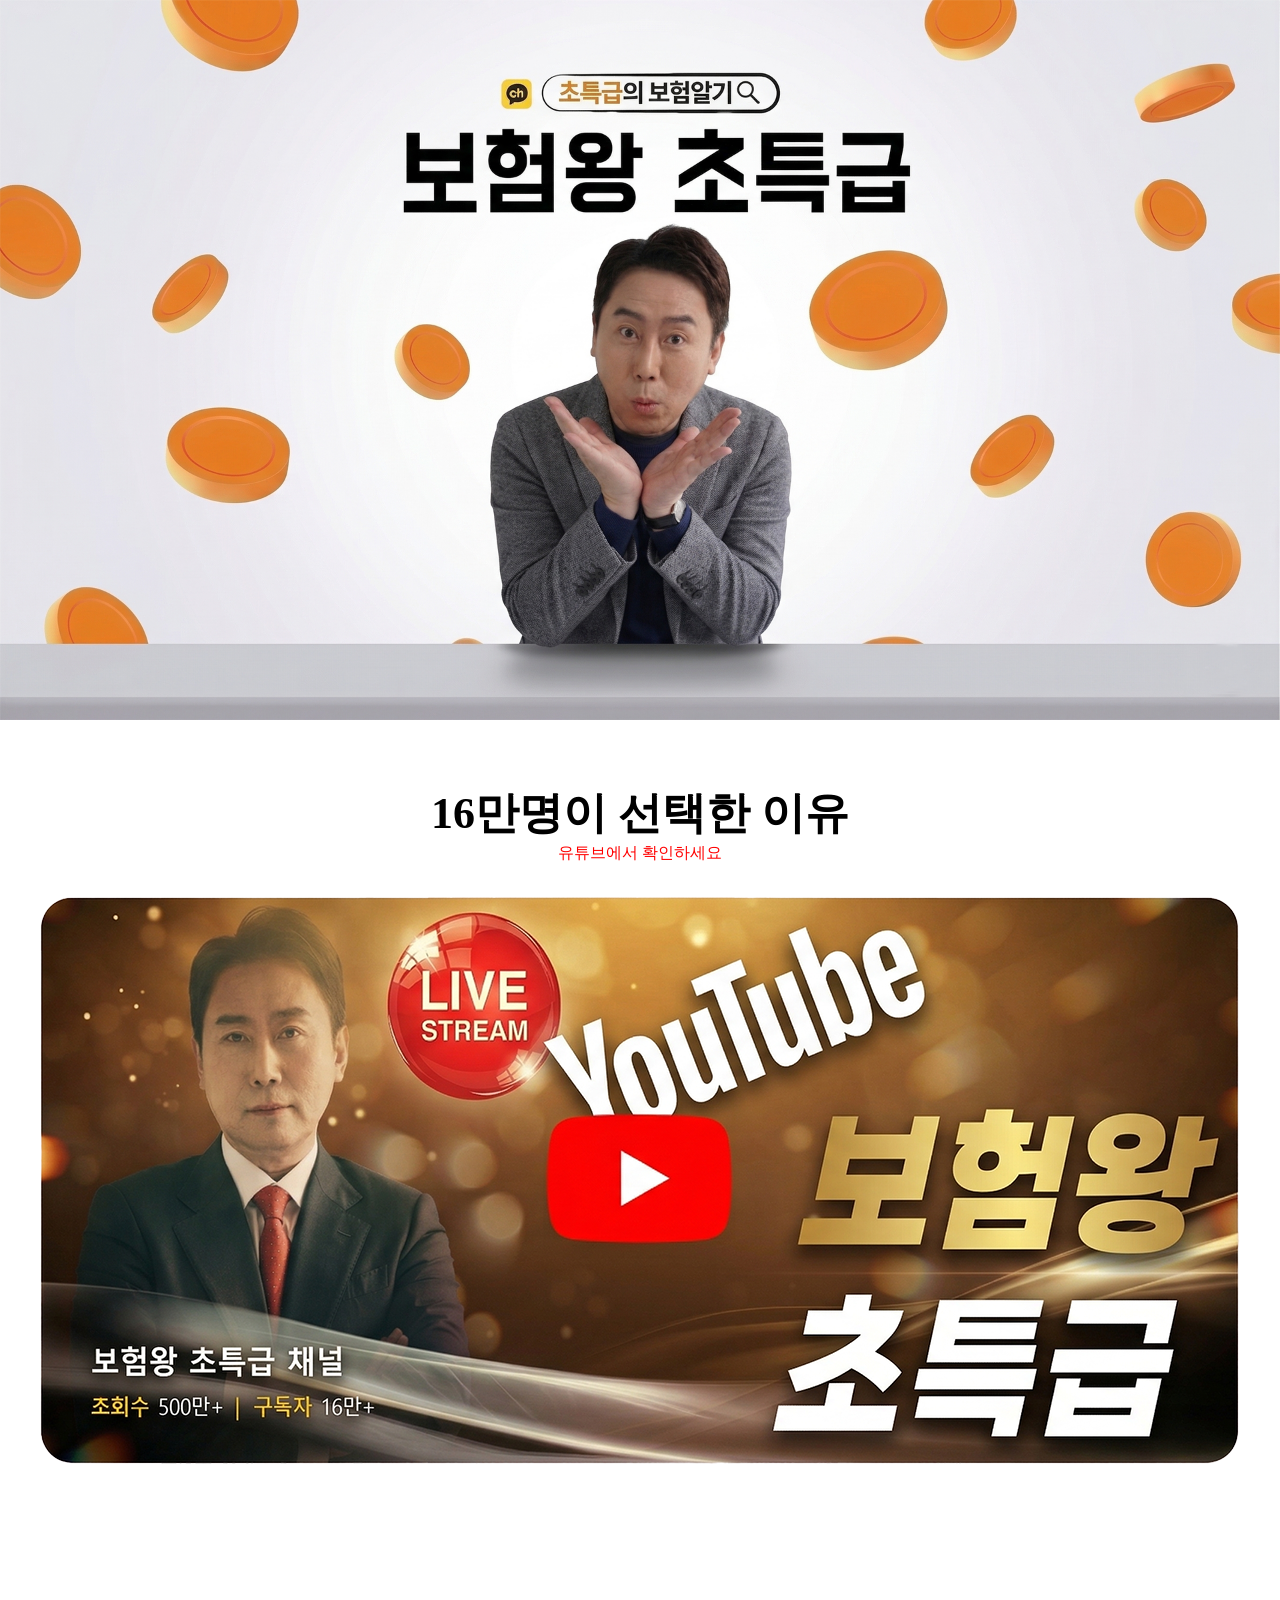
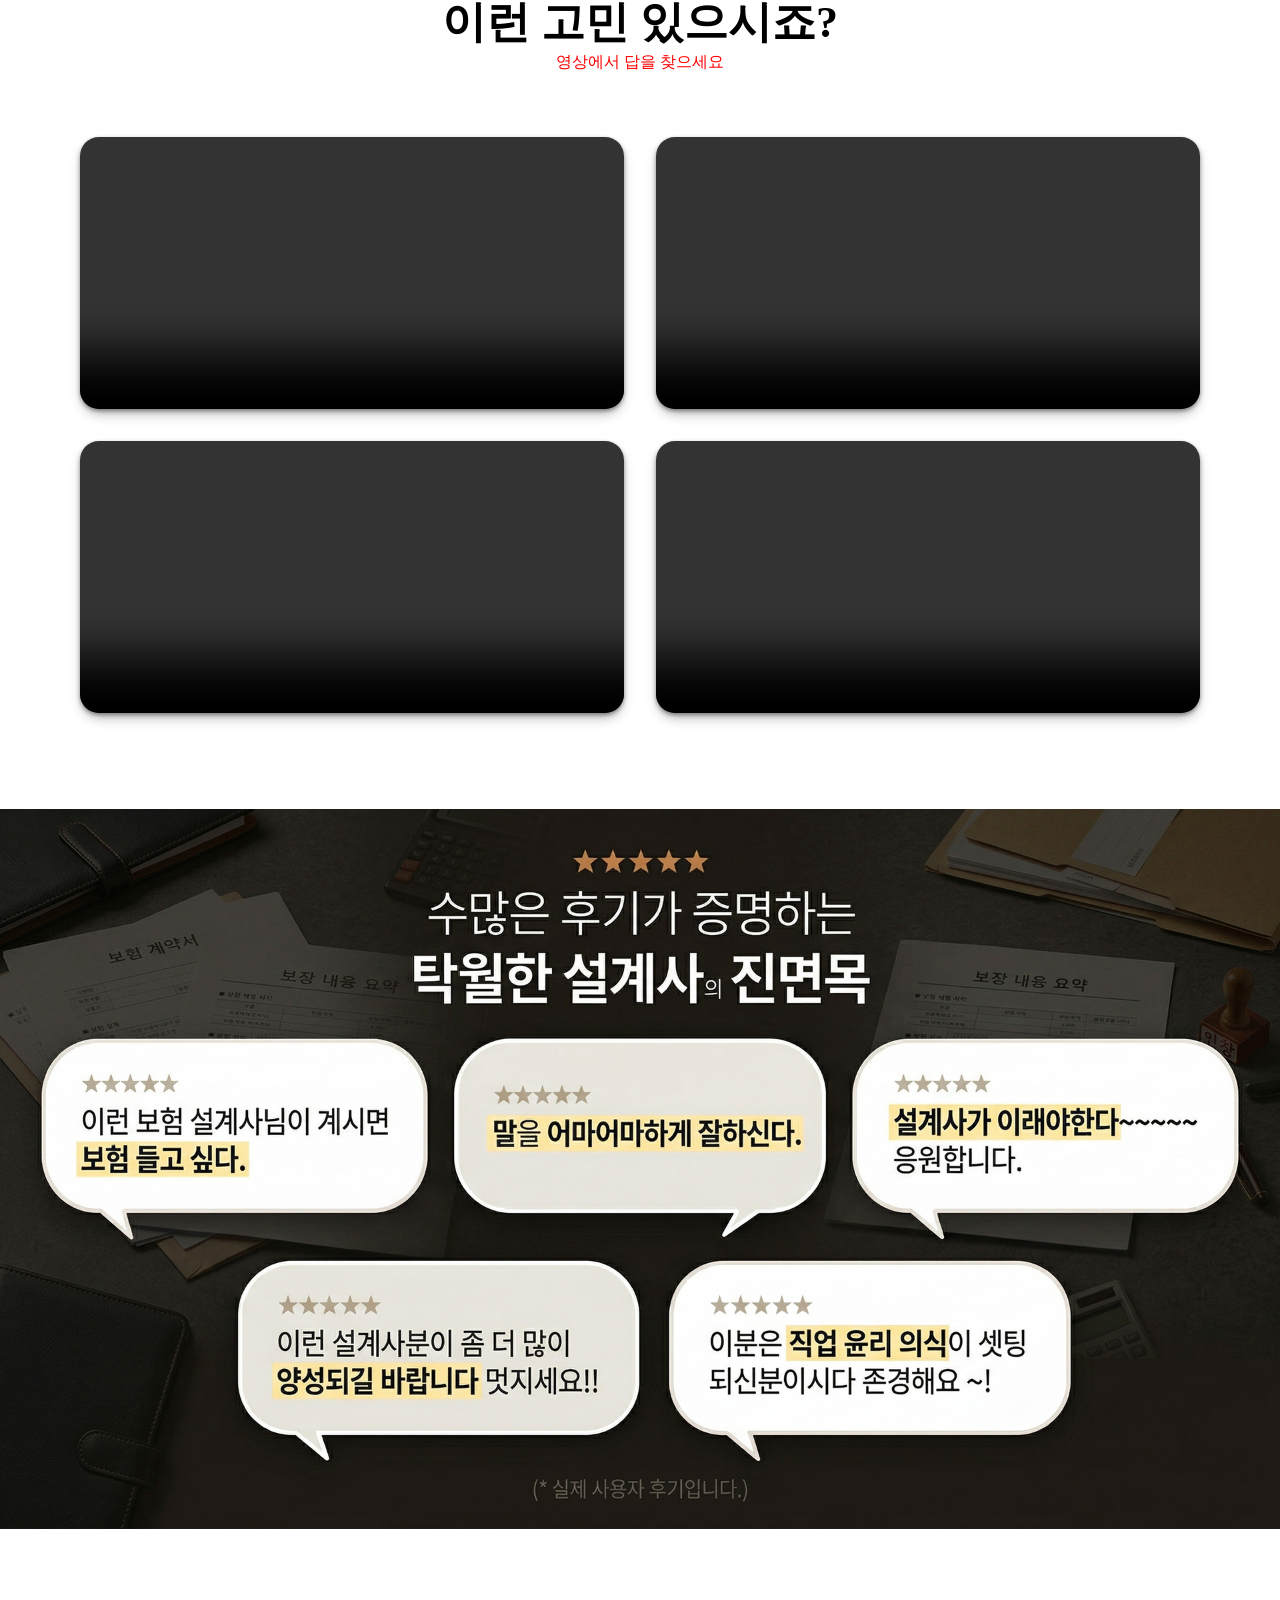
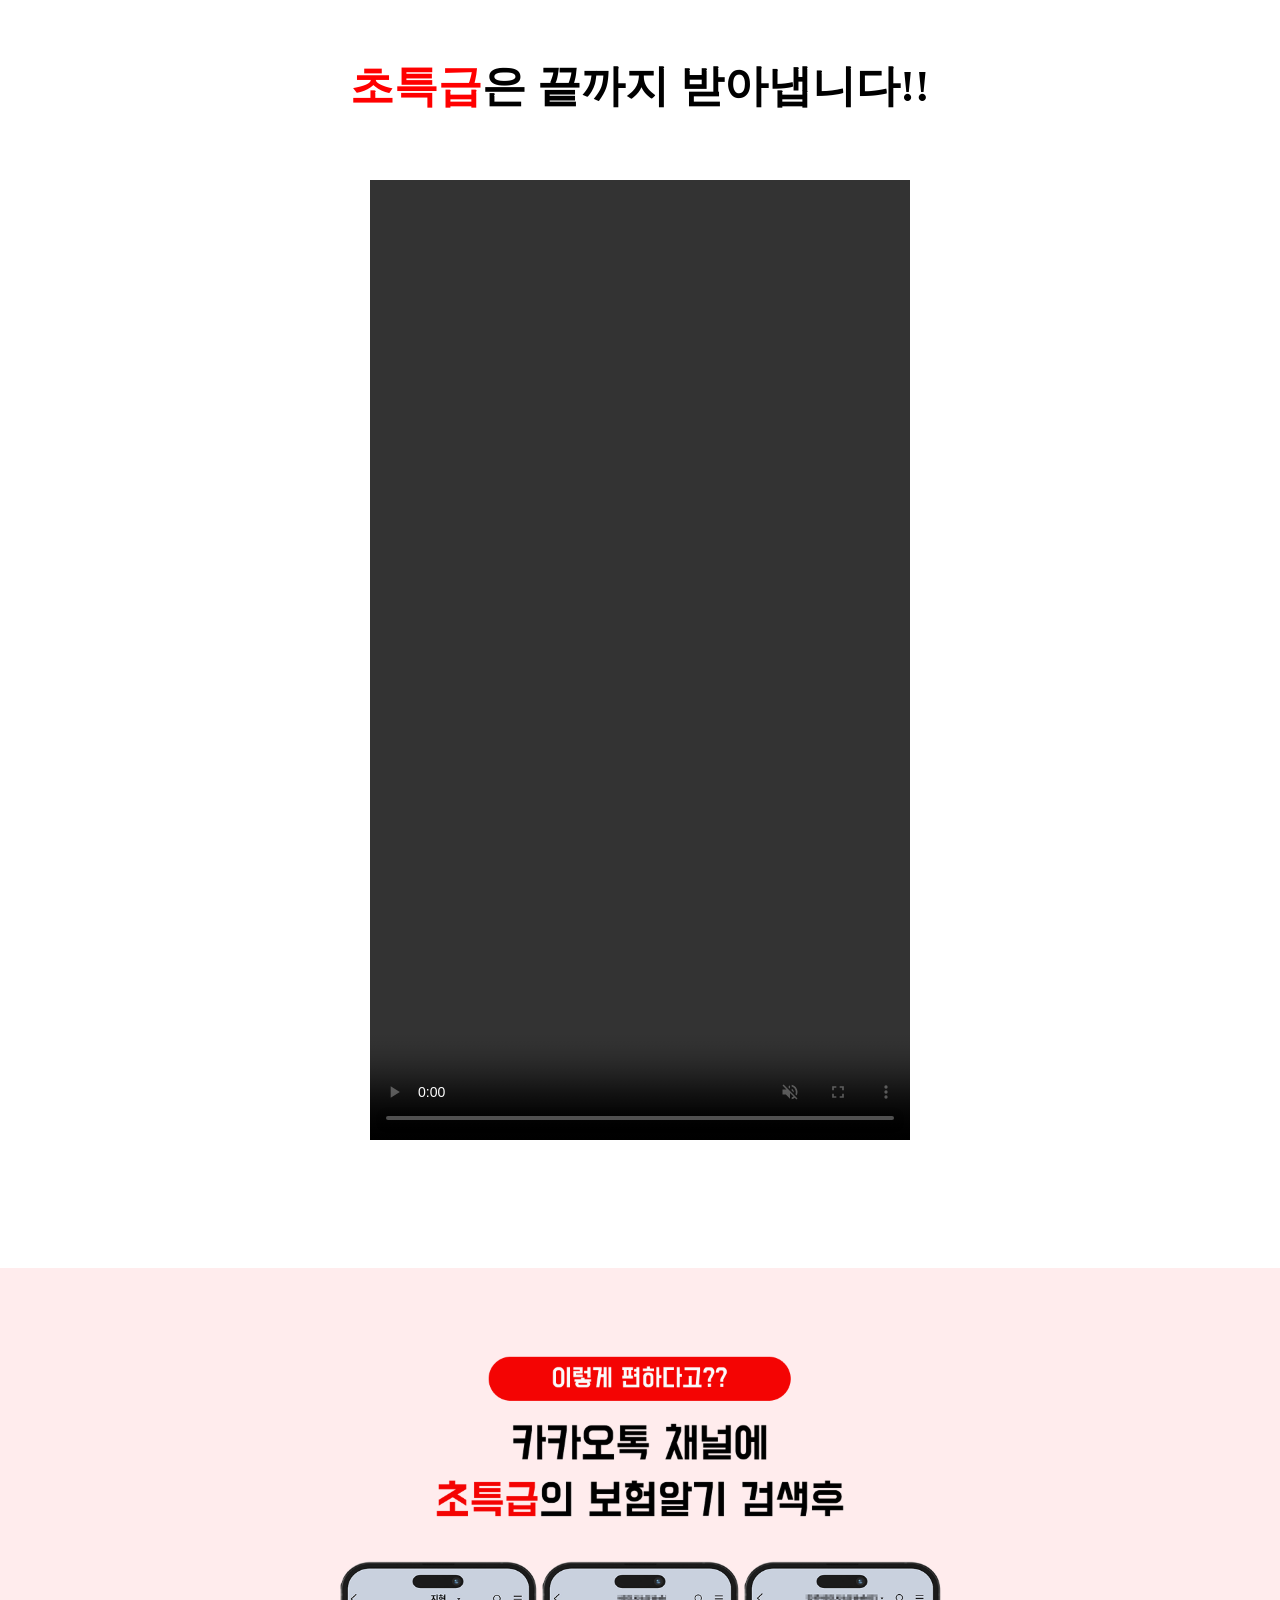
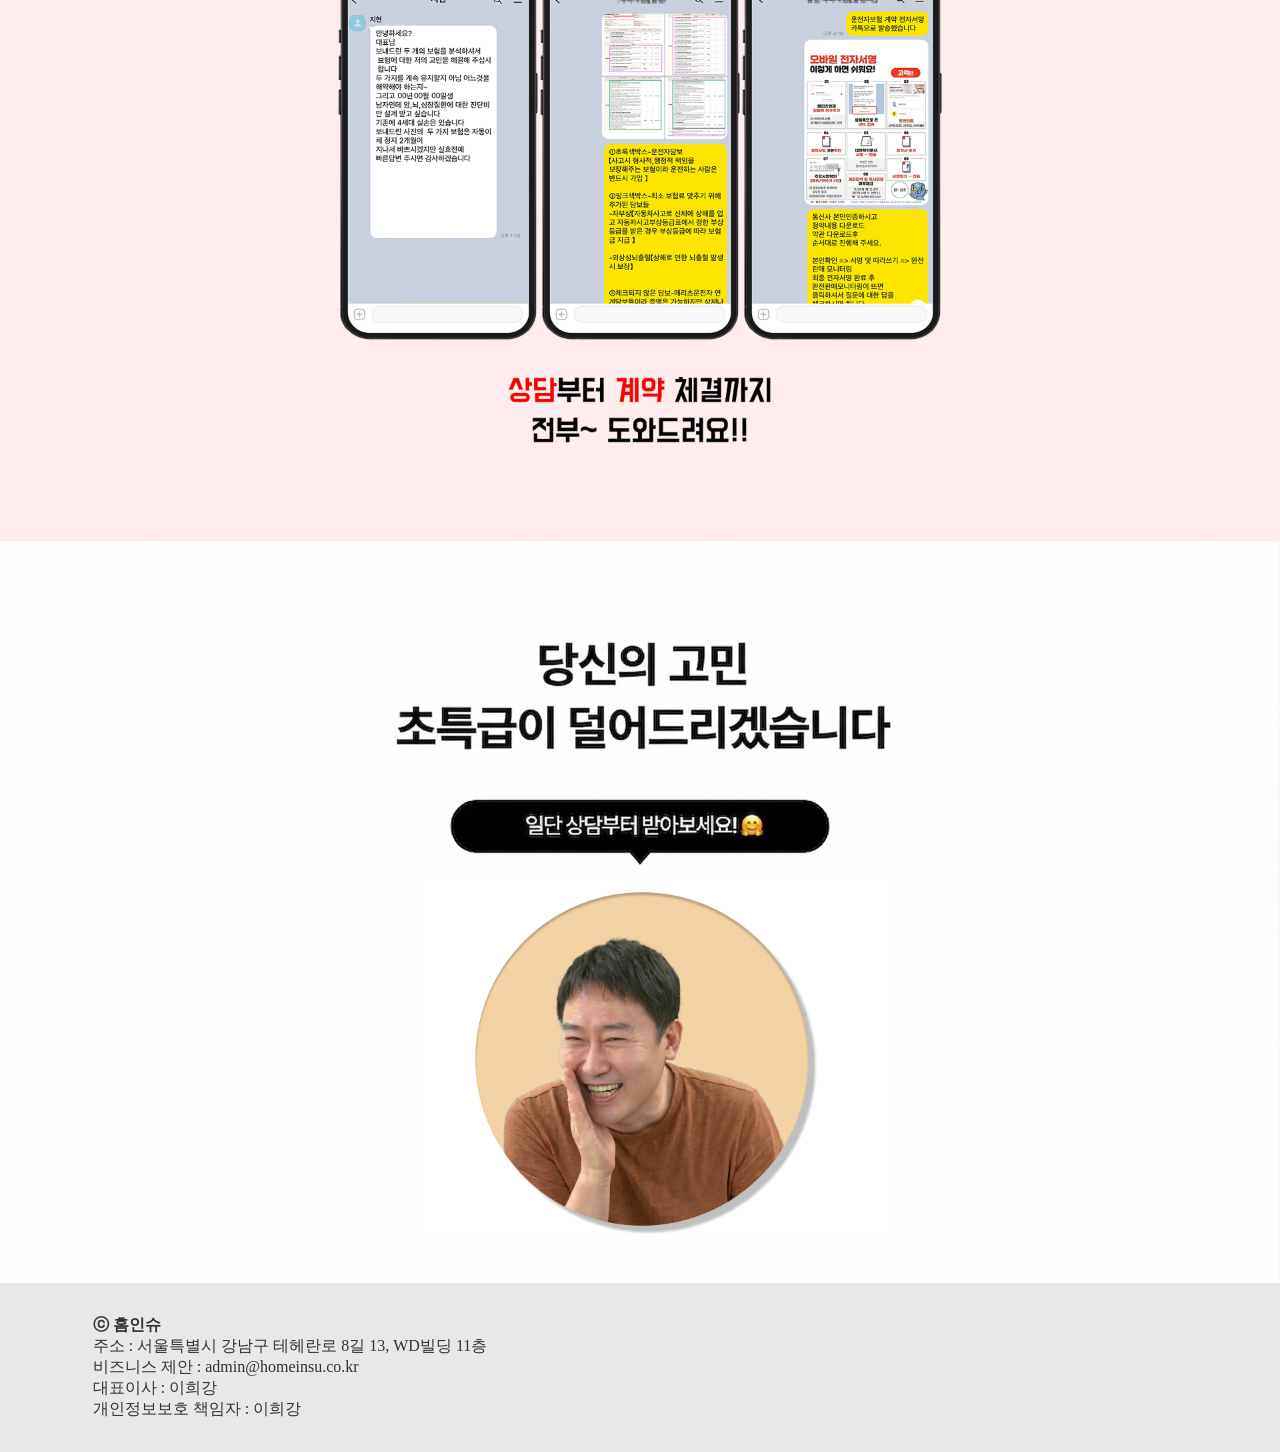
==== index.html @ f076a9b7 "sect0 이미지 수정" ====
<!DOCTYPE html>
<html lang="ko">

<head>
    <meta charset="UTF-8">
    <meta name="viewport" content="width=device-width, initial-scale=1.0">
    <title>홈인슈</title>
    <link href="https://fonts.googleapis.com/css2?family=Do+Hyeon&display=swap" rel="stylesheet">
    <link rel="stylesheet" href="./reset.css">
    <link rel="stylesheet" href="./main.css">

</head>

<body>
    <div class="btn_wrap btn_position1">
        <button class="btn1 btnHover1"><a href="https://www.youtube.com/@insking72" target="_blank">
                <span> 보험왕초특급 유튜브</span>
                <img src="./img/YouTube.png" alt="유튜브 로고" class="btn_icon">
            </a>
        </button>
        <button class="btn1 btnHover2"><a href="http://pf.kakao.com/_xbIxmau/chat" target="_blank">
                <span>카카오톡채널 상담</span>
                <img src="./img/ch_logo.png" alt="채널로고" class="btn_icon">
            </a>
        </button>
    </div>
    <section class="sect sect0">
        <img src="./img/test0.png" alt="0" class="pimg">
        <img src="./img/m_test0.png" alt="m0" class="mimg">
        <div class="inner"></div>
    </section>
    <section class="sect sect0_1">
        <div class="inner">
            <div class="wrap">
                <h2>16만명이 선택한 이유</h2>
                <p class="red">유튜브에서 확인하세요</p>
            </div>
        </div>
        <a href="https://www.youtube.com/@insking72"> <img src="./img/sect0_1_pcimg.png" alt="0_1" class="pimg"></a>
        <a href="https://www.youtube.com/@insking72"> <img src="./img/sect0_1_mimg.png" alt="m0_1" class="mimg"></a>
    </section>
    <section class="sect sect0_2">
        <div class="inner">
            <div class="wrap">
                <h2>이런 고민 있으시죠?</h2>
                <p class="red">영상에서 답을 찾으세요</p>
            </div>
            <div class="video_wrap">
                <div class="video_box"> <video src="./video/[보험왕 초특급] 사망보험금이 필요할 땐 정기보험!!.mp4" controls autoplay muted
                        loop></video>

                </div>
                <div class="video_box"> <video src="./video/[보험왕 초특급] 종신보험 꼭 필요할까__.mp4" controls autoplay muted
                        loop></video></div>
                <div class="video_box"> <video src="./video/[초특급] 한달에 보험료만 70만원을 낸다고__.mp4" controls autoplay muted
                        loop></video></div>
                <div class="video_box"><video src="./video/자동차보험이 있는데 운전자보험을 왜 가입해야 하나요_.mp4" controls autoplay muted
                        loop></video></div>
            </div>
        </div>

    </section>
    <section class="sect sect0_3">
        </div>
        <img src="./img/sect0_3pc.png" alt="sect0_3PC" class="pimg">
        <img src="./img/sect0_3M.png" alt="sect0_3M" class="mimg">
    </section>


    <!-- <section class="sect sect1">
        <img src="./img/test1.png" alt="1" class="pimg">
        <img src="./img/m_test1.png" alt="m1" class="mimg">
        <div class="inner">
            <div class="wrap">
                <h2>이런 고민 있으시죠?</h2>
                <p class="red">영상으로 답을 찾아보세요</p>
            </div>
        </div>
    </section> -->
    
    <!-- <section class="sect sect2">
        <img src="./img/test2.jpg" alt="2" class="pimg">
        <img src="./img/m_test2.png" alt="m2" class="mimg">

        <div class="inner"></div>
    </section> -->

    <section class="sect sect3">
        <div class="inner">
            <h2><span class="red">초특급</span>은 끝까지 받아냅니다!!</h2>
            <video class="video1" src="./video/video1.mp4" width="540px" height="960px" controls autoplay muted
                loop></video>
        </div>
    </section>
    <section class="sect sect4">
        <img src="./img/test4.png" alt="4" class="pimg">
        <img src="./img/m_test4.png" alt="m4" class="mimg">

        <div class="inner"></div>
    </section>
    <section class="sect sect5">
        <img src="./img/test5.png" alt="5" class="pimg">
        <img src="./img/m_test5.png" alt="m5" class="mimg">

        <div class="inner"></div>
    </section>
    <footer class="footer">
        <div class="footer-inner">
            <div class="footer-content">

                <p class="footer-title">ⓒ 홈인슈</p>

                <p class="footer-text">
                    주소 : 서울특별시 강남구 테헤란로 8길 13, WD빌딩 11층
                </p>

                <p class="footer-text">
                    비즈니스 제안 :
                    <a href="mailto:admin@homeinsu.co.kr">admin@homeinsu.co.kr</a><br>
                    대표이사 : 이희강
                    <br>
                    개인정보보호 책임자 : 이희강
                </p>

            </div>
        </div>
    </footer>
    <script src="./main.js">
    </script>
</body>

</html>
---- main.css ----
.orange {
    color: orange;
}

.red {
    color: red;
}

/* =================================== */
.wrap {
    text-align: center;
}

.video_wrap {
    padding: 64px 0px;
    display: flex;
    justify-content: center;
    gap: 32px;
    flex-wrap: wrap;
}

.video_wrap .video_box {
    display: flex;
    justify-content: start;
    width: calc(50% - 32px);
    overflow: hidden;
    border-radius: 19px;
    box-shadow: rgba(0, 0, 0, 0.4) 0px 2px 4px, rgba(0, 0, 0, 0.3) 0px 7px 13px -3px, rgba(0, 0, 0, 0.2) 0px -3px 0px inset;
    transition: 0.3s ease-in-out;
}

.video_wrap .video_box:hover {
    transform: scale(1.05);
}

.video_wrap .video_box video {
    width: 100%;
    height: 100%;
}


/* =================================== */
.sect {
    width: 100%;
    /* height: 100vh; */
    height: auto;
    background-repeat: no-repeat;

}

.sect .inner {

    margin: 0 auto;
    width: 90%;
    height: 100%;
    overflow: hidden;
}

.sect .pimg {
    width: 100%;
    height: 100%;
    object-fit: cover;
    display: block;
}

.sect .mimg {
    width: 100%;
    height: 100%;
    object-fit: cover;
    display: none;
}

.sect0_1 {
    /* background-color: #FDEBEB; */
    display: flex;
    justify-content: center;
    align-items: center;
    flex-direction: column;
    gap: 32px;
    padding: 64px 0px;
}



.sect0_2 {
    padding: 32px 0px;
}

.sect1 {}

.sect2 {}

.sect3 {}

.sect3 .inner {
    display: flex;
    justify-content: center;
    align-items: center;
    flex-direction: column;
    gap: 64px;
    padding: 128px 0px;
}

.sect4 {}

.sect5 {}

/* =================================== */
h2 {
    font-size: 44px;
    /* font-family: 'Do Hyeon', sans-serif; */
}

/* =================================== */
.btn_wrap {
    cursor: pointer;
    display: flex;
    gap: 8px;
    opacity: 0;
    transition: all 0.4s ease;

}

.btn_wrap.show {
    opacity: 1;
    pointer-events: auto;
}

.btn1 {
    width: 220px !important;
    padding: 15px 25px;
    border: unset;
    border-radius: 15px;
    color: #212121;
    z-index: 1;
    background: #e8e8e8;
    position: relative;
    font-weight: 1000;
    font-size: 17px;
    -webkit-box-shadow: 4px 8px 19px -3px rgba(0, 0, 0, 0.27);
    box-shadow: 4px 8px 19px -3px rgba(0, 0, 0, 0.27);
    transition: all 250ms;
    overflow: hidden;
}

.btnHover1::before {
    content: "";
    position: absolute;
    top: 0;
    left: 0;
    height: 100%;
    width: 0;
    border-radius: 15px;
    background-color: #333333;
    z-index: -1;
    -webkit-box-shadow: 4px 8px 19px -3px rgba(0, 0, 0, 0.27);
    box-shadow: 4px 8px 19px -3px rgba(0, 0, 0, 0.27);
    transition: all 250ms
}

.btnHover2::before {
    content: "";
    position: absolute;
    top: 0;
    left: 0;
    height: 100%;
    width: 0;
    border-radius: 15px;
    background-color: #FFDE00;
    z-index: -1;
    -webkit-box-shadow: 4px 8px 19px -3px rgba(0, 0, 0, 0.27);
    box-shadow: 4px 8px 19px -3px rgba(0, 0, 0, 0.27);
    transition: all 250ms
}

.btnHover1:hover {
    color: #fafafa;
}


.btnHover2:hover {
    color: #000000;
}

.btnHover1:hover::before {
    width: 100%;
}

.btnHover2:hover::before {
    width: 100%;
}

.btn_position1 {
    top: 50%;
    left: 50%;
    transform: translate(-50%, -50%);
    position: fixed;
    z-index: 999;
}

/* =============================== */

/* 1. 이미지 기본 상태 (숨김 & 작게) */
.btn_icon {
    position: absolute;
    right: 12px;
    /* 나타날 위치 */
    width: 32px;
    /* 로고 크기 */
    opacity: 0;
    /* 처음엔 안보임 */
    transform: scale(0) rotate(-45deg);
    /* 작아진 상태에서 회전 */
    transition: all 0.3s cubic-bezier(0.175, 0.885, 0.32, 1.275);
    /* 튕기는 효과 */
}

/* 2. 버튼 호버 시 이미지 나타남 (커지면서 정방향) */
.btn1:hover .btn_icon {
    opacity: 1;
    transform: scale(1) rotate(0deg);
}

/* 3. 버튼 호버 시 글자를 살짝 왼쪽으로 밀어줌 (선택사항) */
.btn1 span {
    transition: 0.3s;
    display: inline-block;
}

.btn1:hover span {
    transform: translateX(-15px);
}

/* 4. 링크가 버튼 꽉 차게 설정 */
.btn1 a {
    display: flex;
    align-items: center;
    justify-content: center;
    width: 100%;
    height: 100%;
    text-decoration: none;
    color: inherit;
}


/* =================================== */
footer {
    width: 100%;
    background: #e8e8e8;
    padding: 32px;
    color: #333333;
}

.footer-inner {
    width: 90%;
    margin: 0 auto;
}

.footer-title {
    font-weight: bold;
}

/* =================================== */
@media (min-width: 320px) and (max-width: 768px) {

    h2 {
        font-size: 22px;
    }

    .video1 {
        width: 270px;
        height: 480px;
    }

    /* ================ */
    .btn_wrap {
        flex-direction: column;
    }

    /* ============= */
    .sect .pimg {
        width: 100%;
        height: 100%;
        object-fit: cover;
        display: none;
    }

    .sect .mimg {
        width: 100%;
        height: 100%;
        object-fit: cover;
        display: block;
    }

    .sect3 .inner {
        gap: 16px;
        padding: 64px 0px;
    }

    footer {
        font-size: 12px;
    }

    /* ============= */
    .video_wrap .video_box {
        width: calc(100% - 16px);
    }

    .video_wrap .video_box:hover {
        transform: scale(1.025);
    }
}
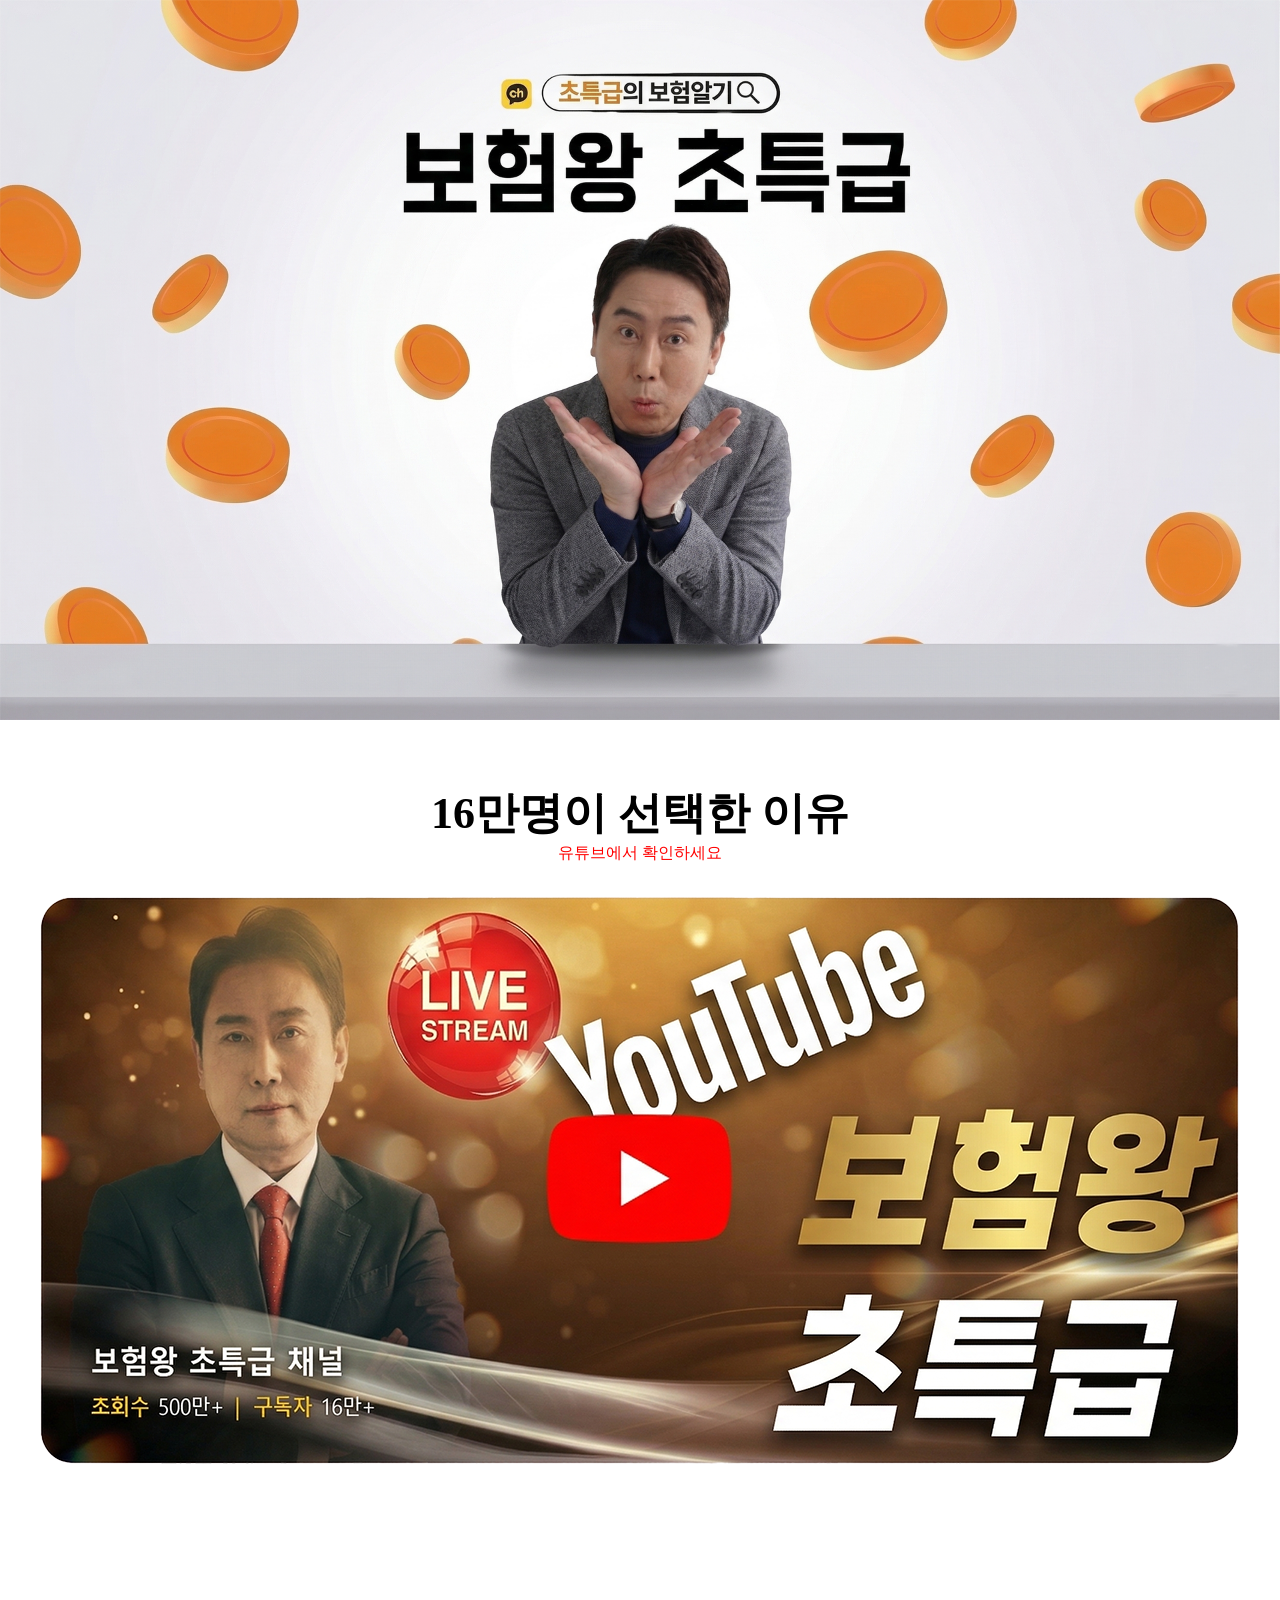
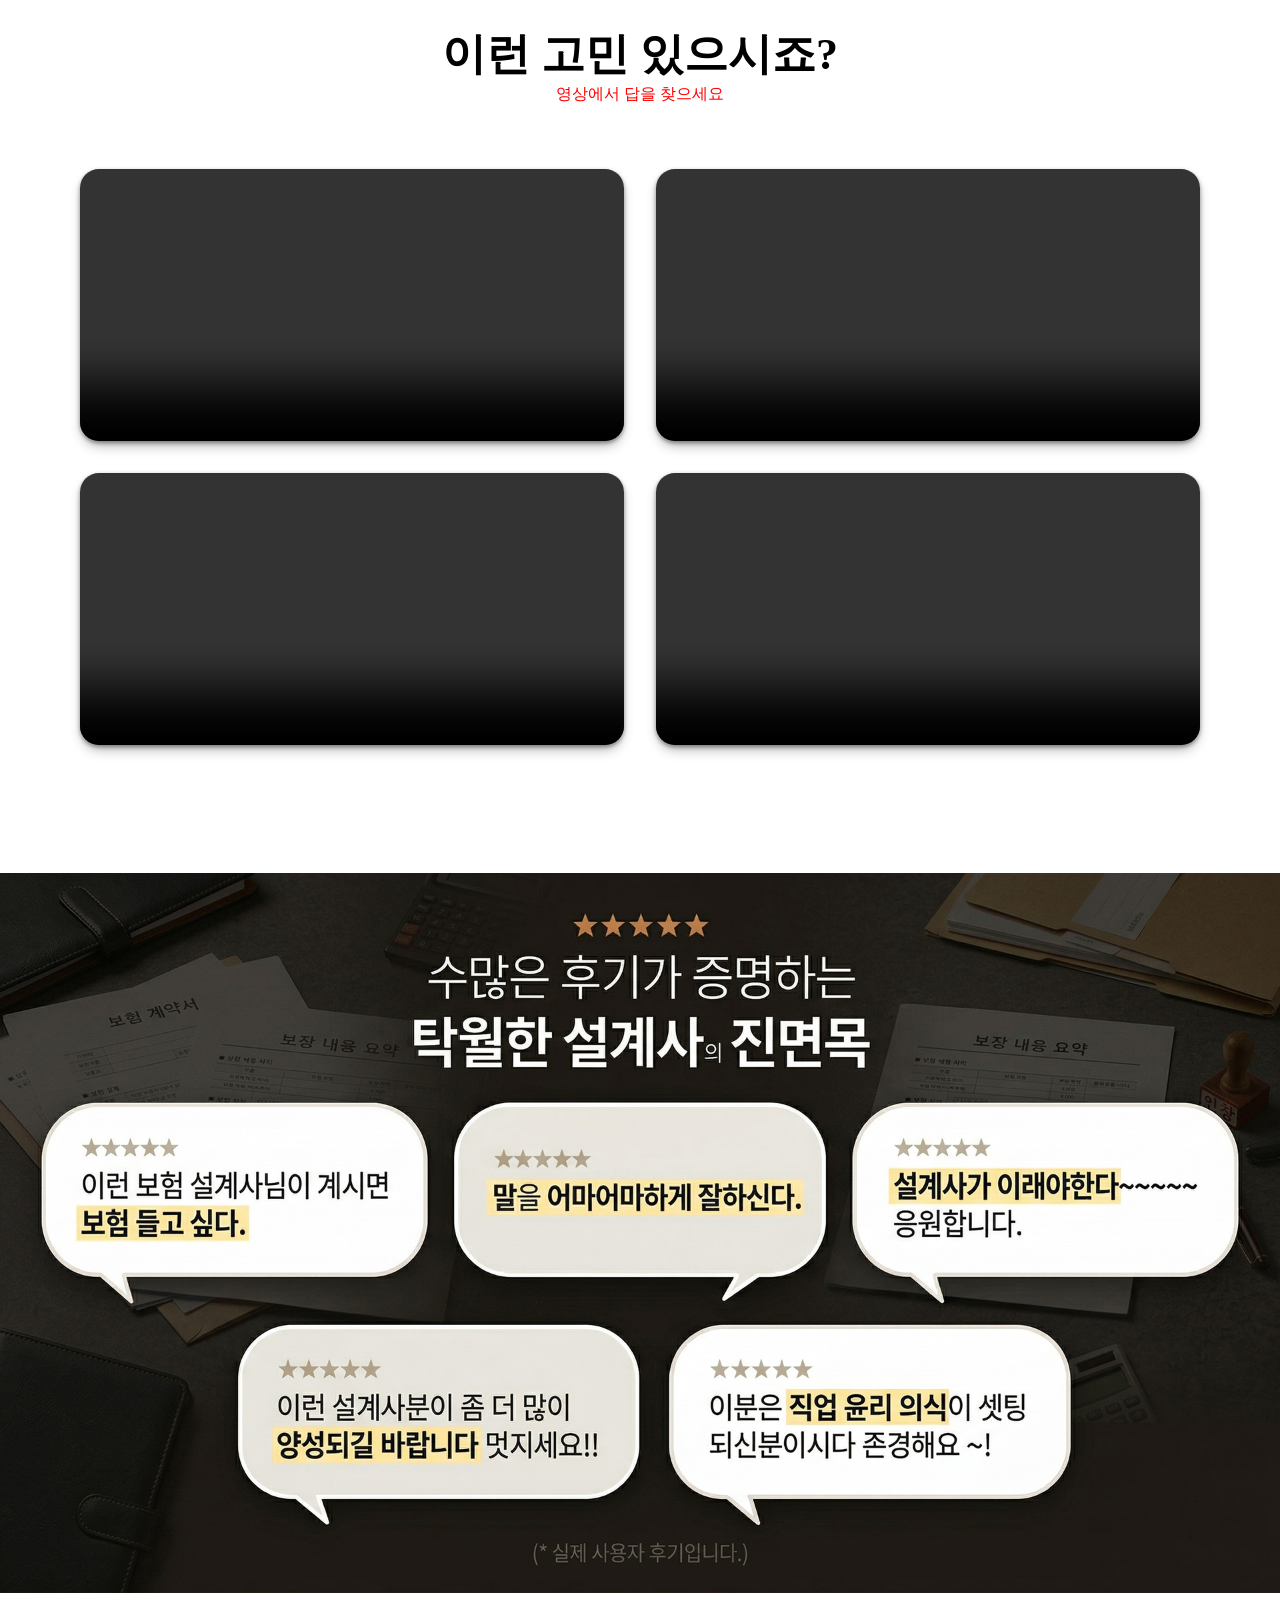
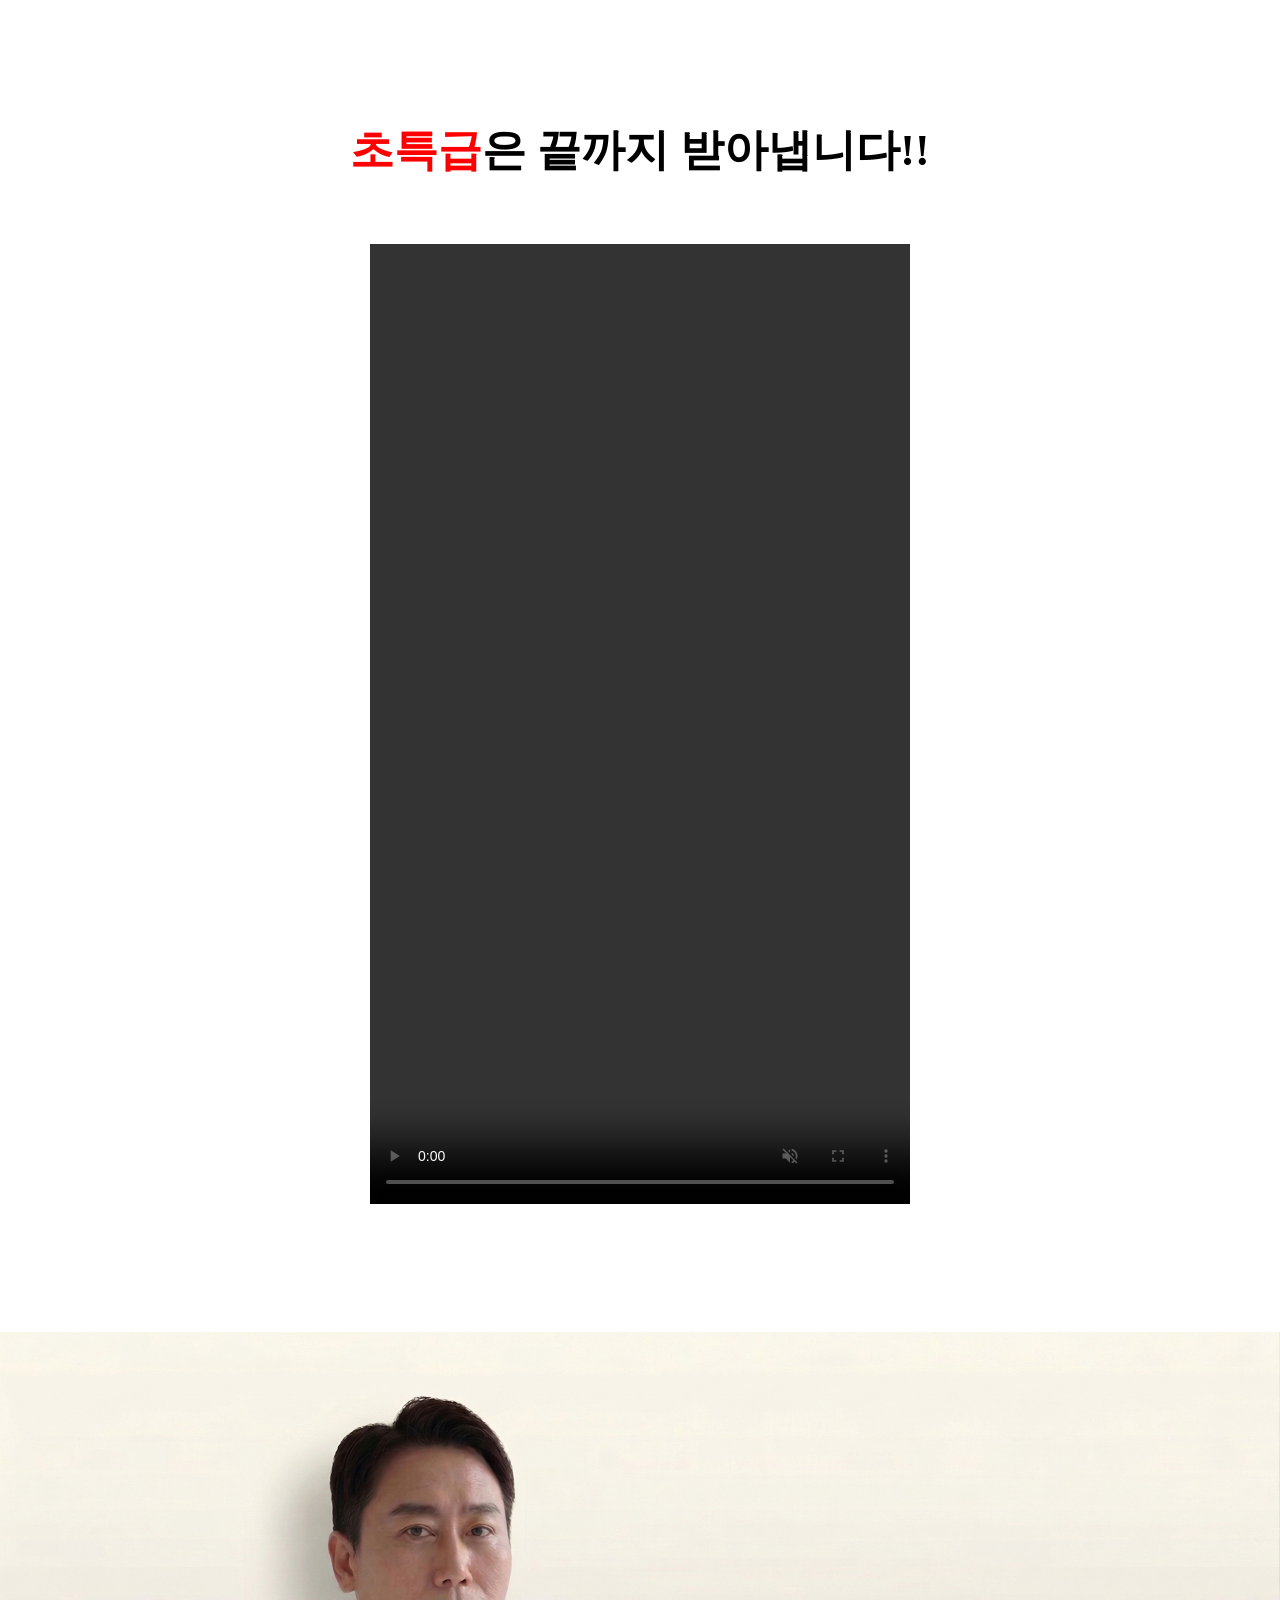
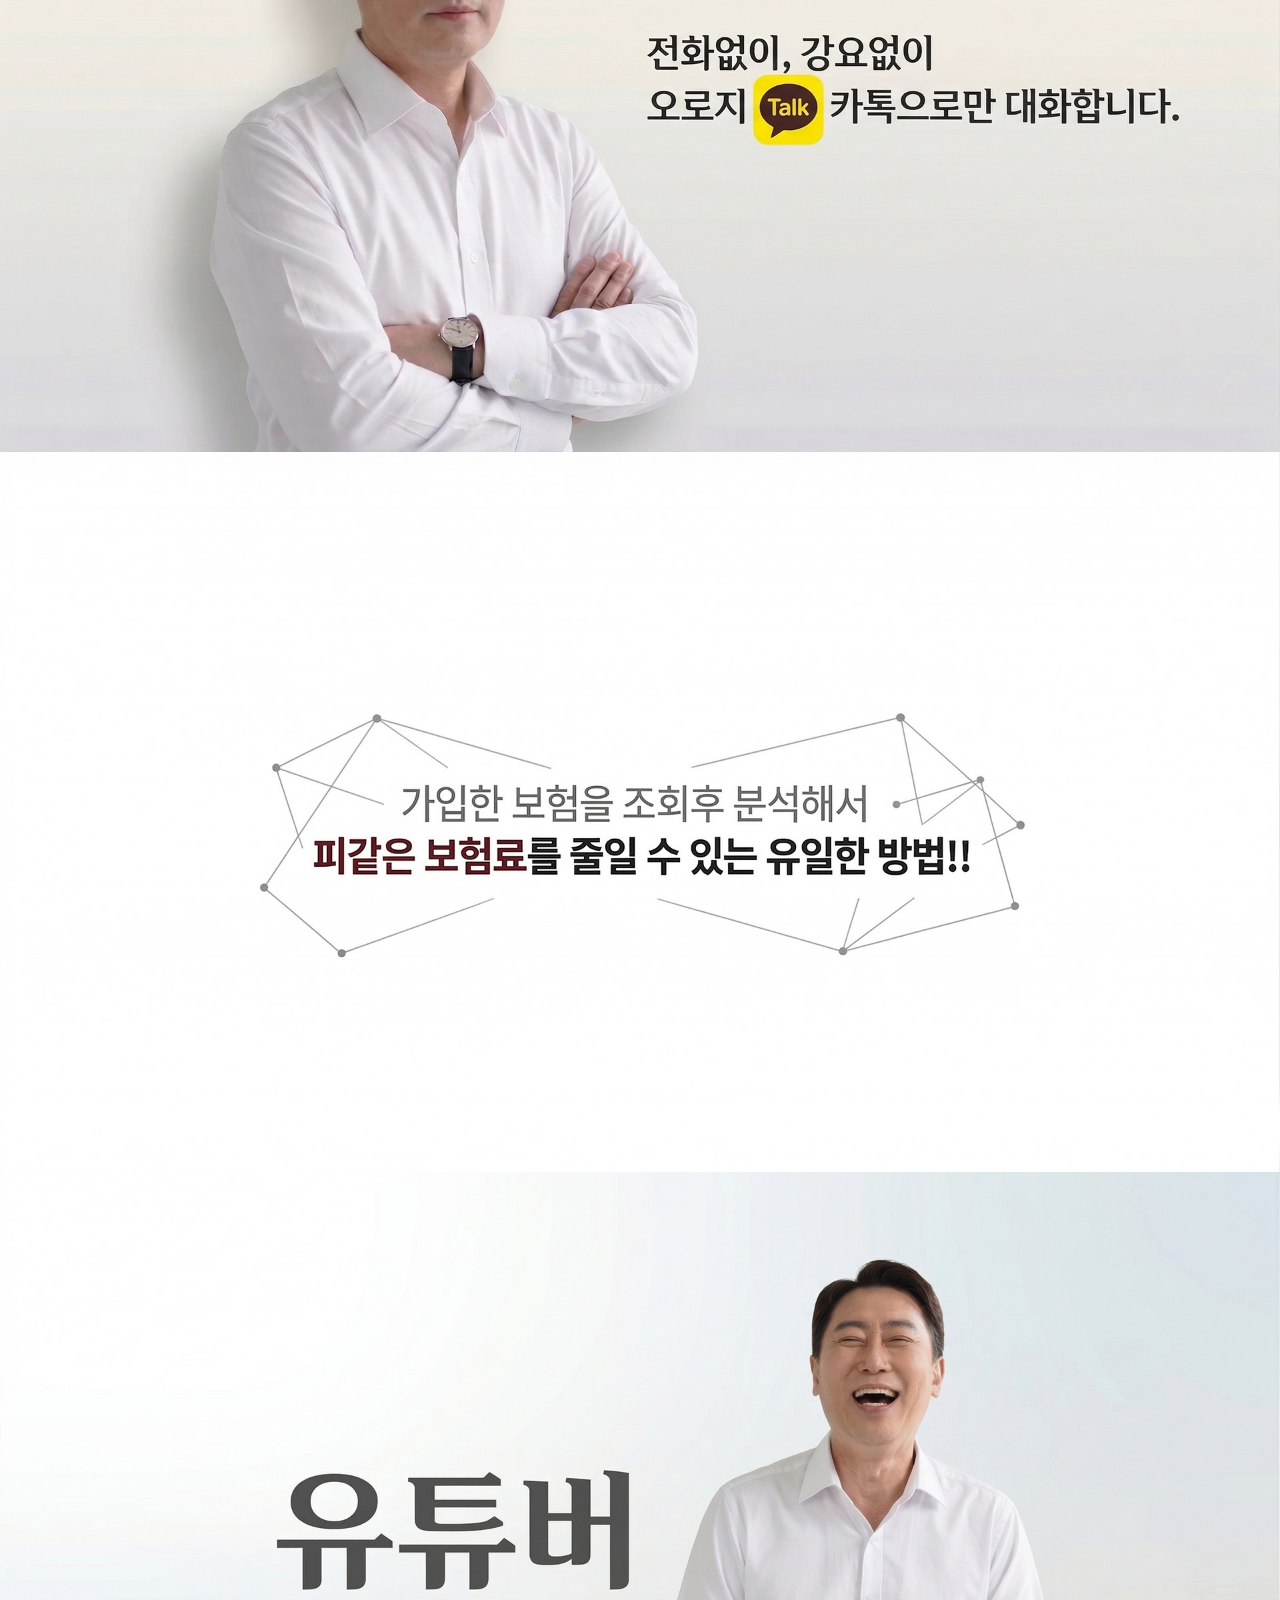
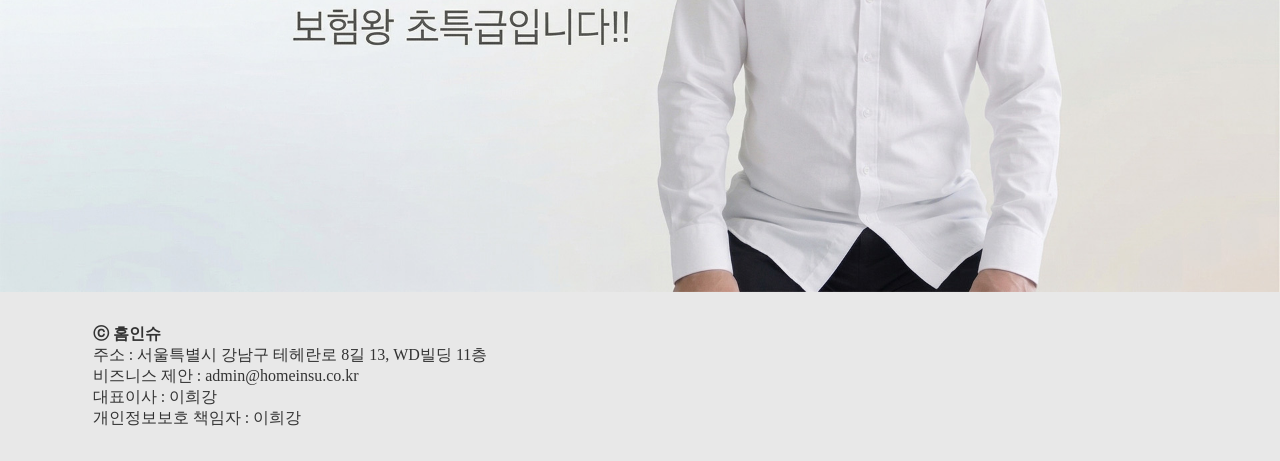
==== commit 39e0a93d: "이미지 변경" ====
--- a/index.html
+++ b/index.html
@@ -66,6 +66,29 @@
         <img src="./img/sect0_3M.png" alt="sect0_3M" class="mimg">
     </section>
 
+    <section class="sect sect3">
+        <div class="inner">
+            <h2><span class="red">초특급</span>은 끝까지 받아냅니다!!</h2>
+            <video class="video1" src="./video/video1.mp4" width="540px" height="960px" controls autoplay muted
+                loop></video>
+        </div>
+    </section>
+
+    <section class="sect sect0_4">
+        </div>
+        <img src="./img/sect0_4pc.png" alt="sect0_4PC" class="pimg">
+        <img src="./img/sect0_4M.png" alt="sect0_4M" class="mimg">
+    </section>
+    <section class="sect sect0_5">
+        </div>
+        <img src="./img/sect0_5pc.jpg" alt="sect0_5PC" class="pimg">
+        <img src="./img/sect0_5M.jpg" alt="sect0_5M" class="mimg">
+    </section>
+    <section class="sect sect0_6">
+        </div>
+        <img src="./img/sect0_6pc.jpg" alt="sect0_6PC" class="pimg">
+        <img src="./img/sect0_6M.jpg" alt="sect0_6M" class="mimg">
+    </section>
 
     <!-- <section class="sect sect1">
         <img src="./img/test1.png" alt="1" class="pimg">
@@ -77,7 +100,7 @@
             </div>
         </div>
     </section> -->
-    
+
     <!-- <section class="sect sect2">
         <img src="./img/test2.jpg" alt="2" class="pimg">
         <img src="./img/m_test2.png" alt="m2" class="mimg">
@@ -85,25 +108,18 @@
         <div class="inner"></div>
     </section> -->
 
-    <section class="sect sect3">
-        <div class="inner">
-            <h2><span class="red">초특급</span>은 끝까지 받아냅니다!!</h2>
-            <video class="video1" src="./video/video1.mp4" width="540px" height="960px" controls autoplay muted
-                loop></video>
-        </div>
-    </section>
-    <section class="sect sect4">
+    <!-- <section class="sect sect4">
         <img src="./img/test4.png" alt="4" class="pimg">
         <img src="./img/m_test4.png" alt="m4" class="mimg">
 
         <div class="inner"></div>
-    </section>
-    <section class="sect sect5">
+    </section> -->
+    <!-- <section class="sect sect5">
         <img src="./img/test5.png" alt="5" class="pimg">
         <img src="./img/m_test5.png" alt="m5" class="mimg">
 
         <div class="inner"></div>
-    </section>
+    </section> -->
     <footer class="footer">
         <div class="footer-inner">
             <div class="footer-content">
--- a/main.css
+++ b/main.css
@@ -83,7 +83,7 @@
 
 
 .sect0_2 {
-    padding: 32px 0px;
+    padding: 64px 0px;
 }
 
 .sect1 {}
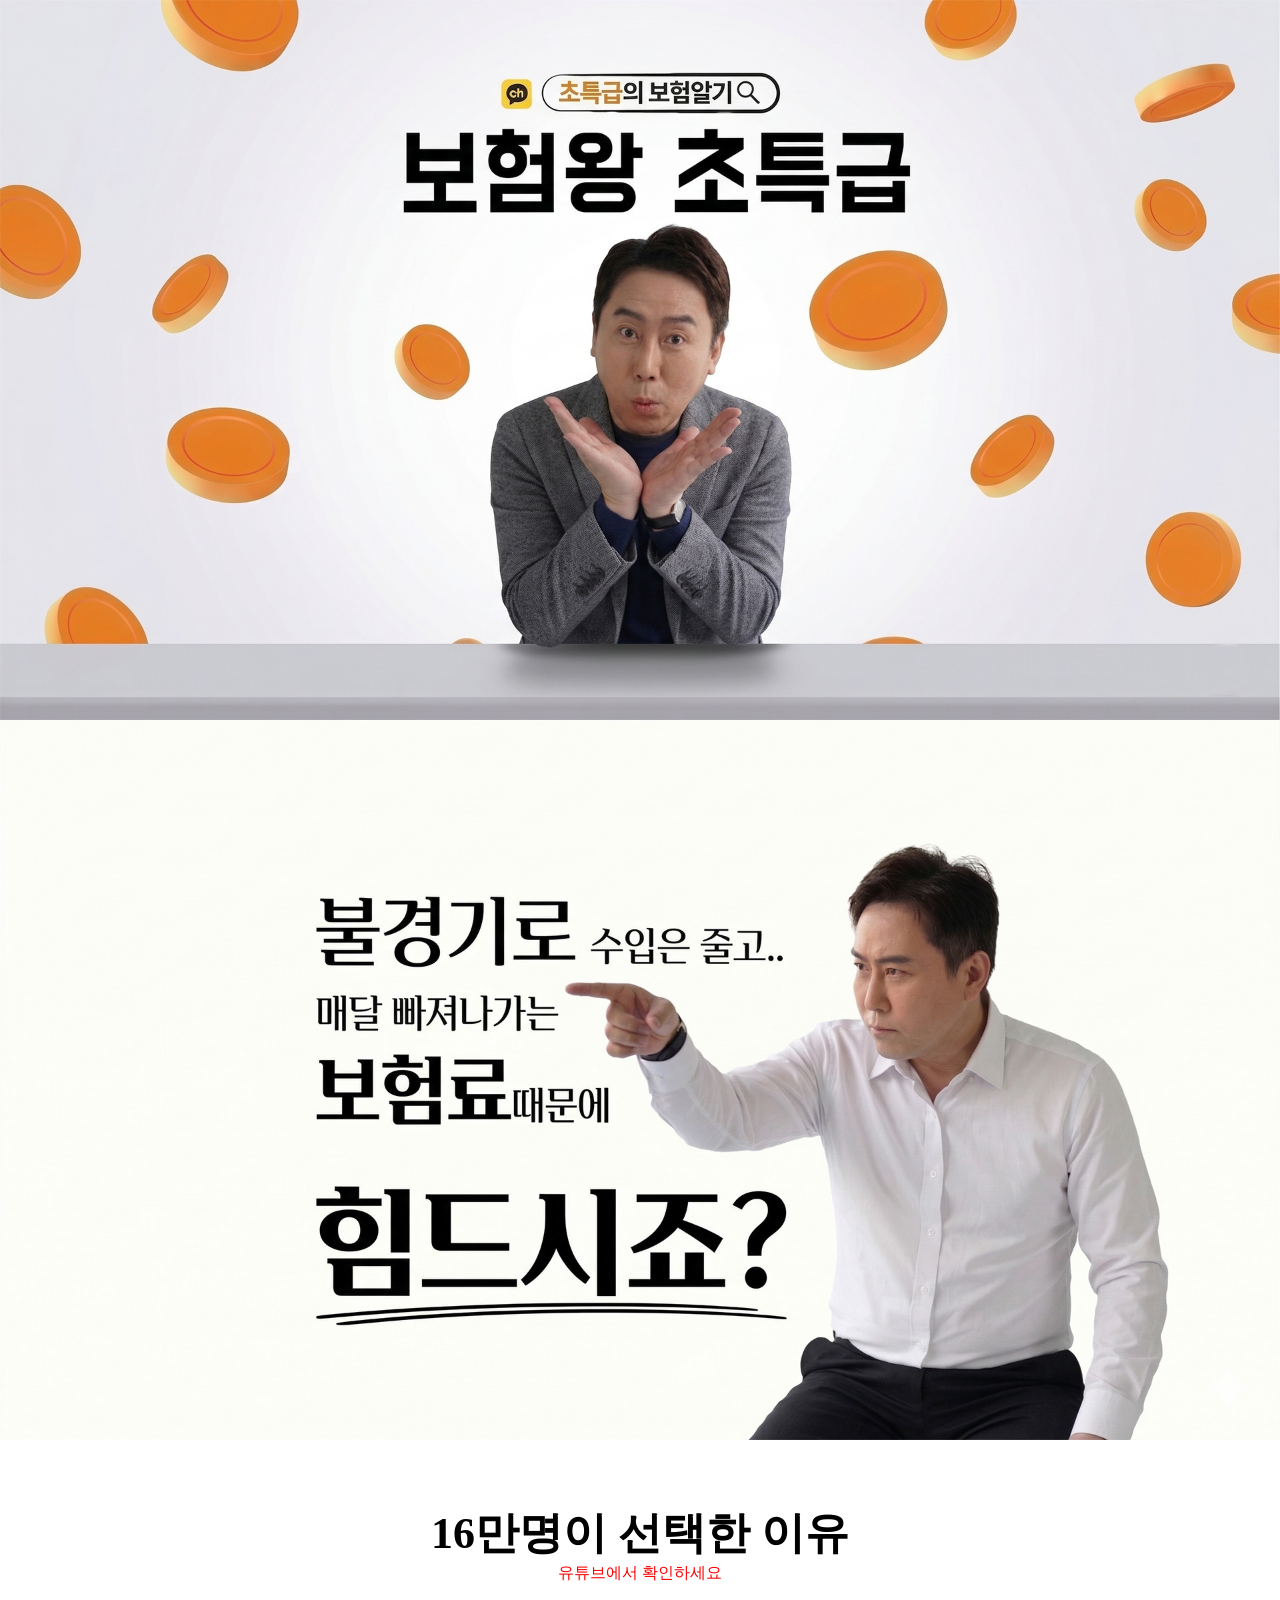
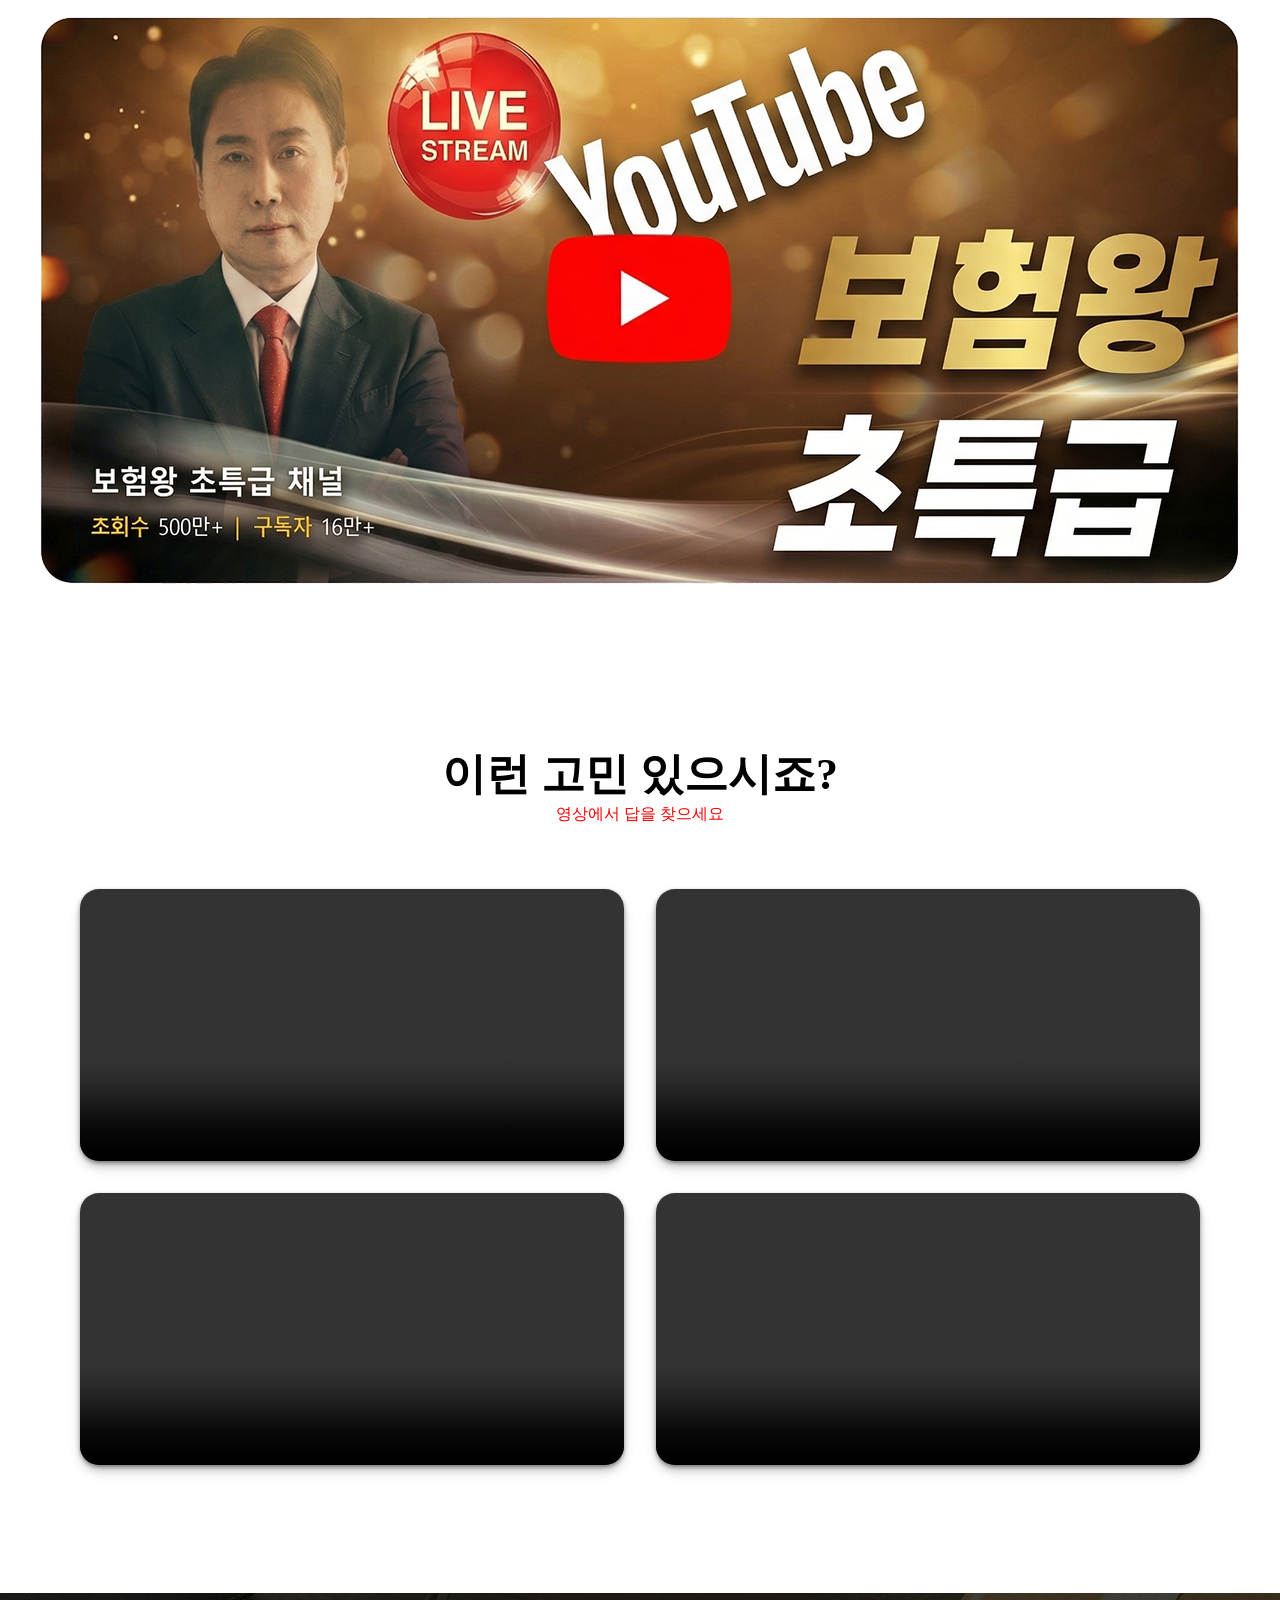
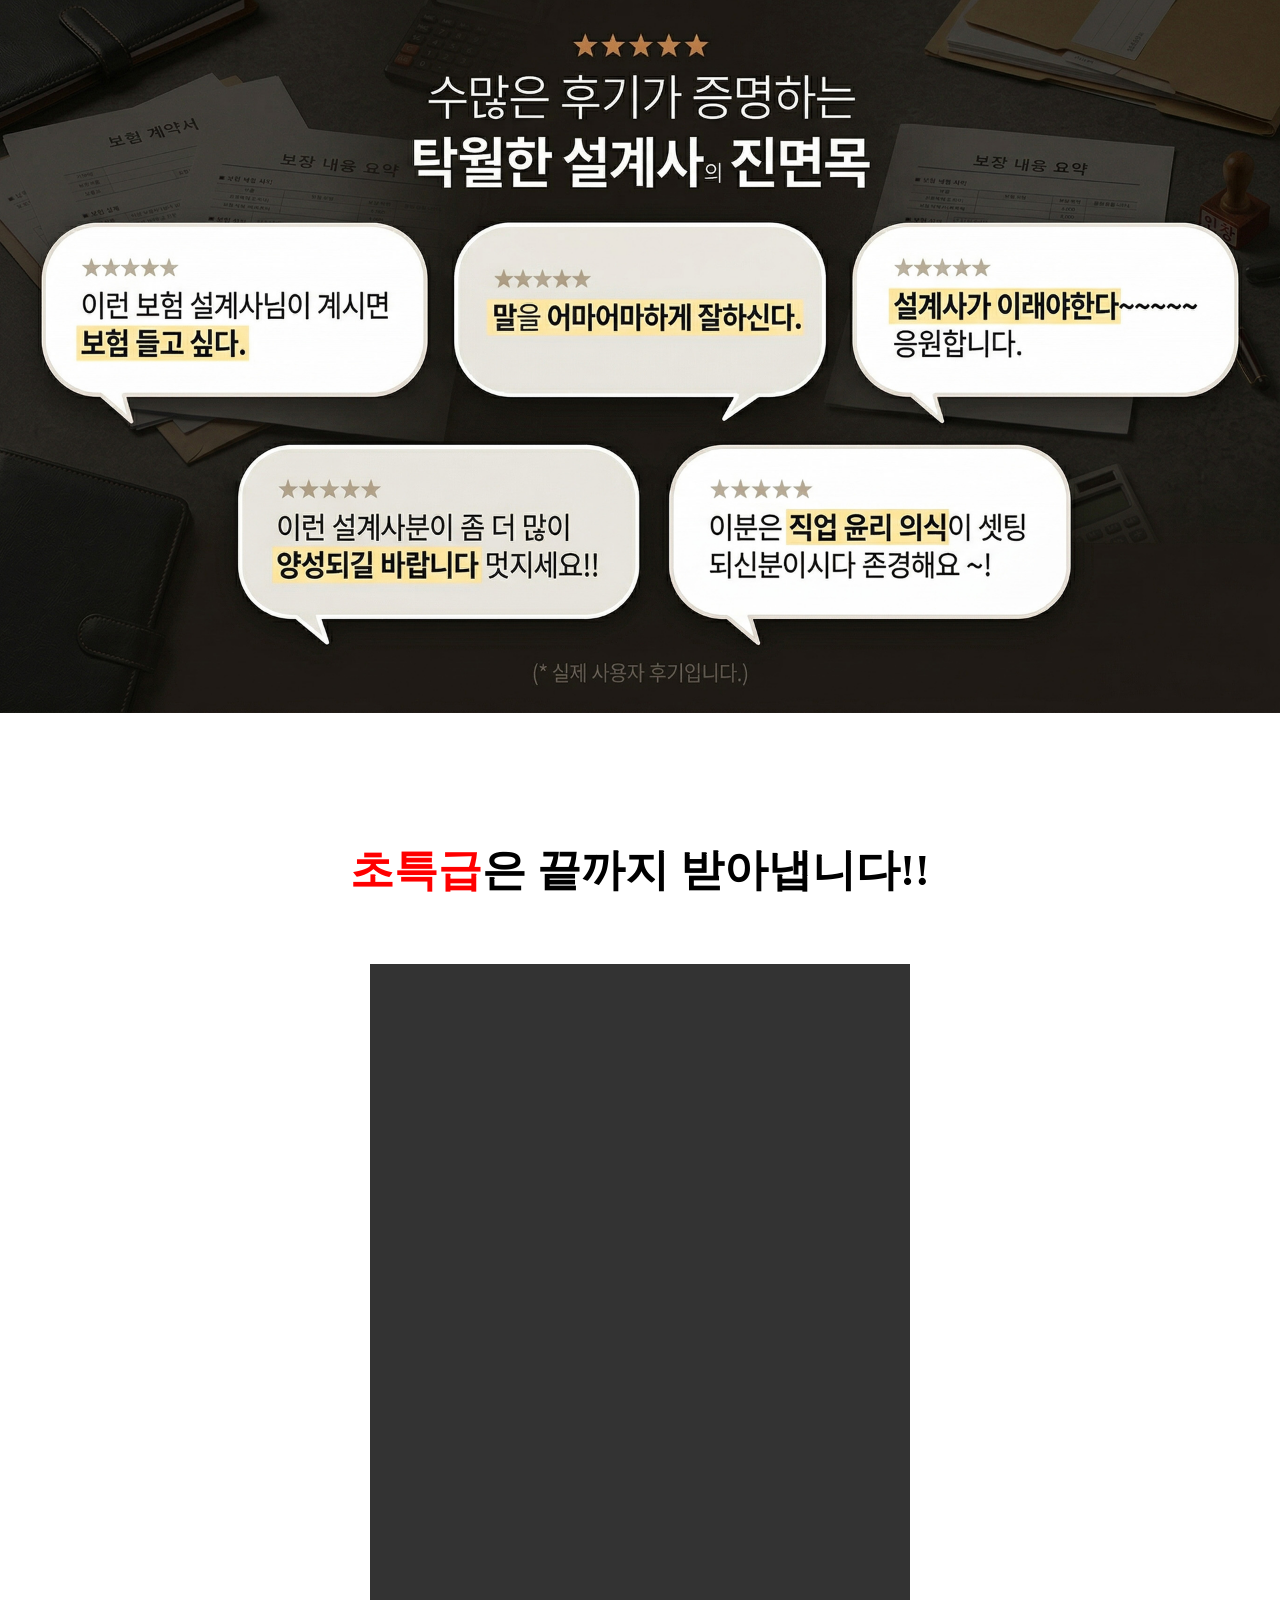
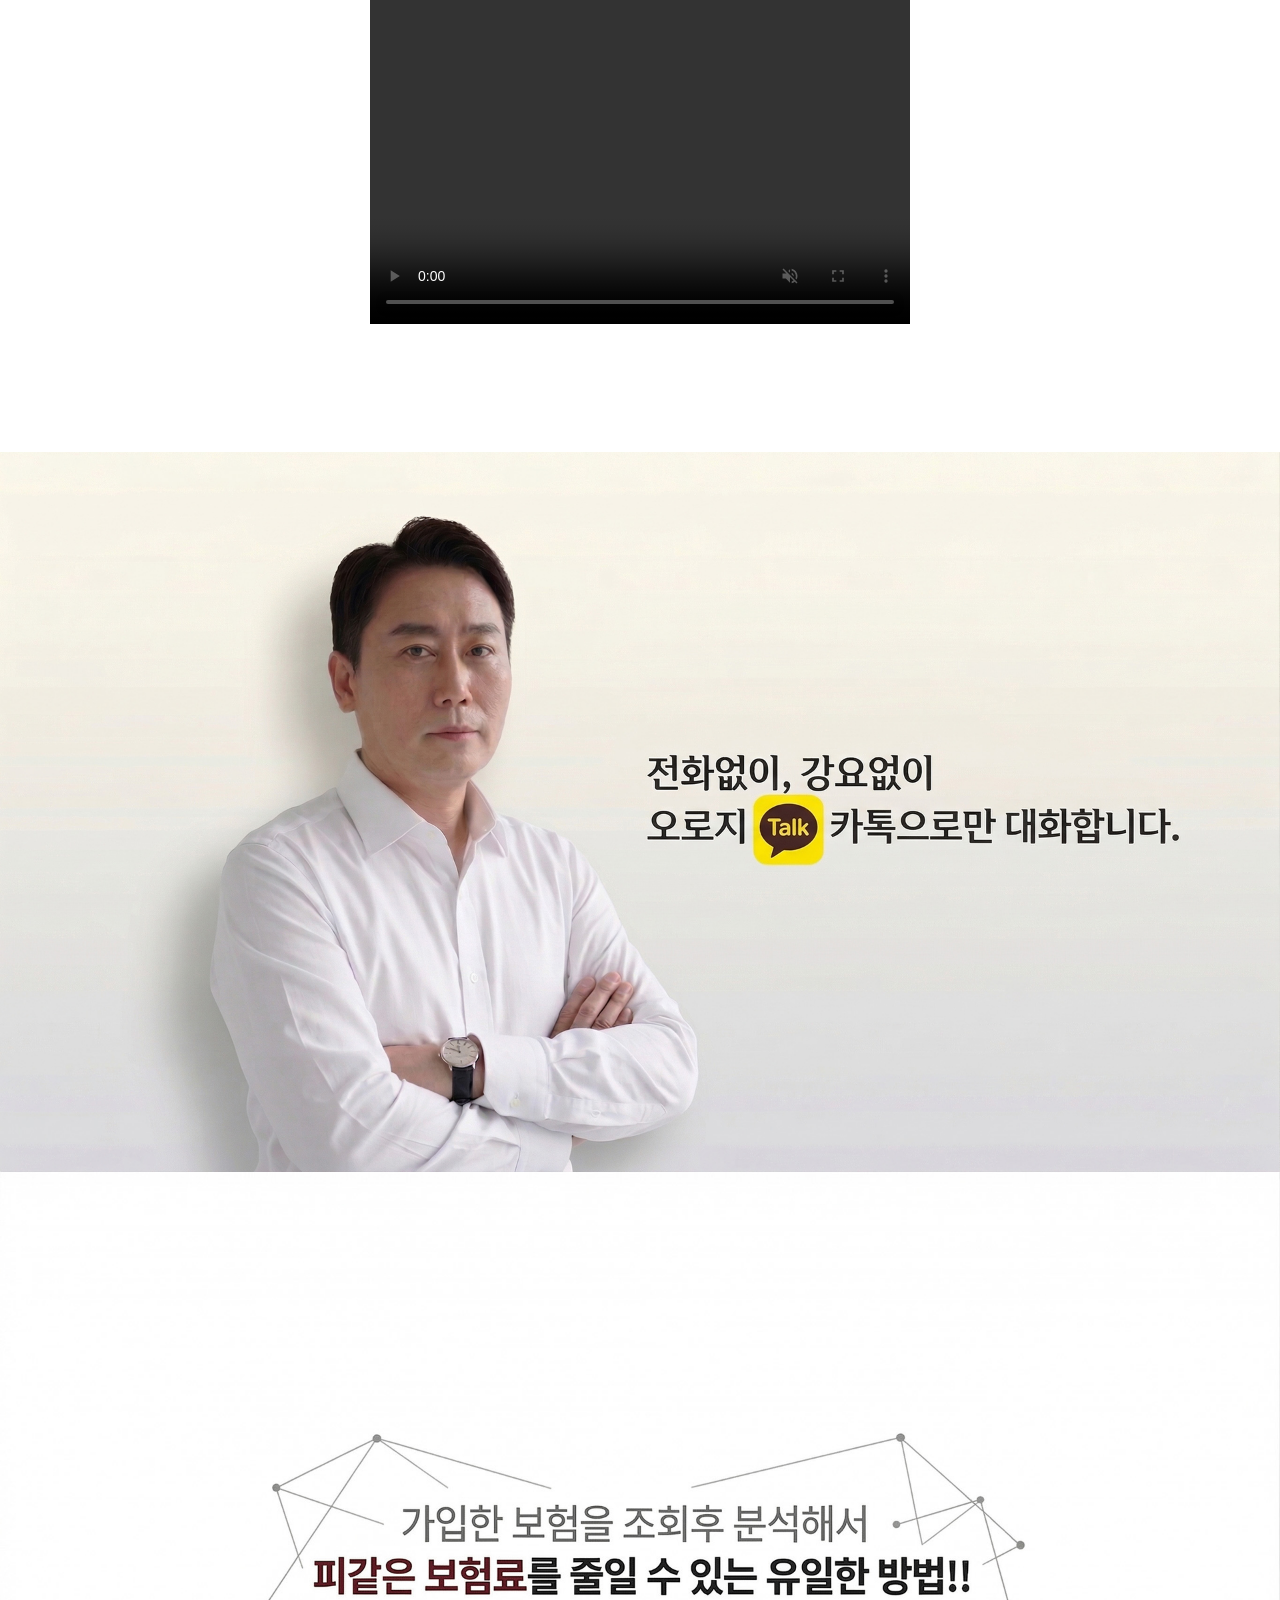
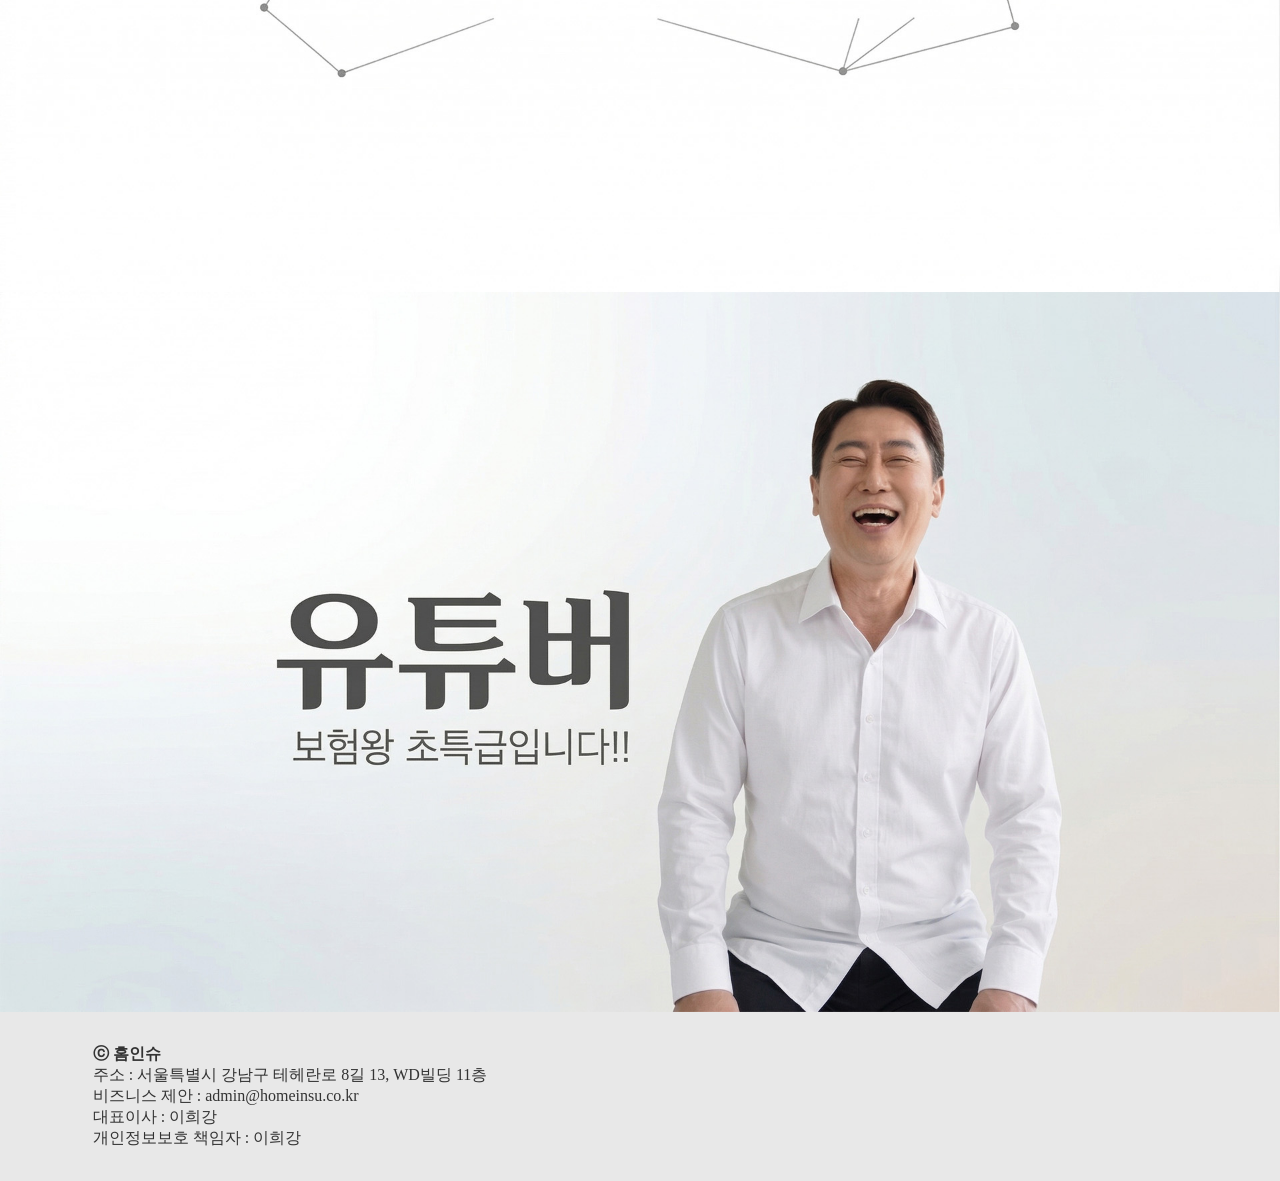
==== commit 762be273: "sect00추가" ====
--- a/index.html
+++ b/index.html
@@ -29,6 +29,11 @@
         <img src="./img/m_test0.png" alt="m0" class="mimg">
         <div class="inner"></div>
     </section>
+    <section class="sect sect00">
+        <img src="./img/sect00pc.jpg" alt="00" class="pimg">
+        <img src="./img/sect00m.jpg" alt="m00" class="mimg">
+        <div class="inner"></div>
+    </section>
     <section class="sect sect0_1">
         <div class="inner">
             <div class="wrap">
@@ -47,15 +52,15 @@
             </div>
             <div class="video_wrap">
                 <div class="video_box"> <video src="./video/[보험왕 초특급] 사망보험금이 필요할 땐 정기보험!!.mp4" controls autoplay muted
-                        loop></video>
+                        loop playsinline></video>
 
                 </div>
-                <div class="video_box"> <video src="./video/[보험왕 초특급] 종신보험 꼭 필요할까__.mp4" controls autoplay muted
-                        loop></video></div>
-                <div class="video_box"> <video src="./video/[초특급] 한달에 보험료만 70만원을 낸다고__.mp4" controls autoplay muted
-                        loop></video></div>
+                <div class="video_box"> <video src="./video/[보험왕 초특급] 종신보험 꼭 필요할까__.mp4" controls autoplay muted loop
+                        playsinline></video></div>
+                <div class="video_box"> <video src="./video/[초특급] 한달에 보험료만 70만원을 낸다고__.mp4" controls autoplay muted loop
+                        playsinline></video></div>
                 <div class="video_box"><video src="./video/자동차보험이 있는데 운전자보험을 왜 가입해야 하나요_.mp4" controls autoplay muted
-                        loop></video></div>
+                        loop playsinline></video></div>
             </div>
         </div>
 
@@ -69,8 +74,8 @@
     <section class="sect sect3">
         <div class="inner">
             <h2><span class="red">초특급</span>은 끝까지 받아냅니다!!</h2>
-            <video class="video1" src="./video/video1.mp4" width="540px" height="960px" controls autoplay muted
-                loop></video>
+            <video class="video1" src="./video/video1.mp4" width="540px" height="960px" controls autoplay muted loop
+                playsinline></video>
         </div>
     </section>
 
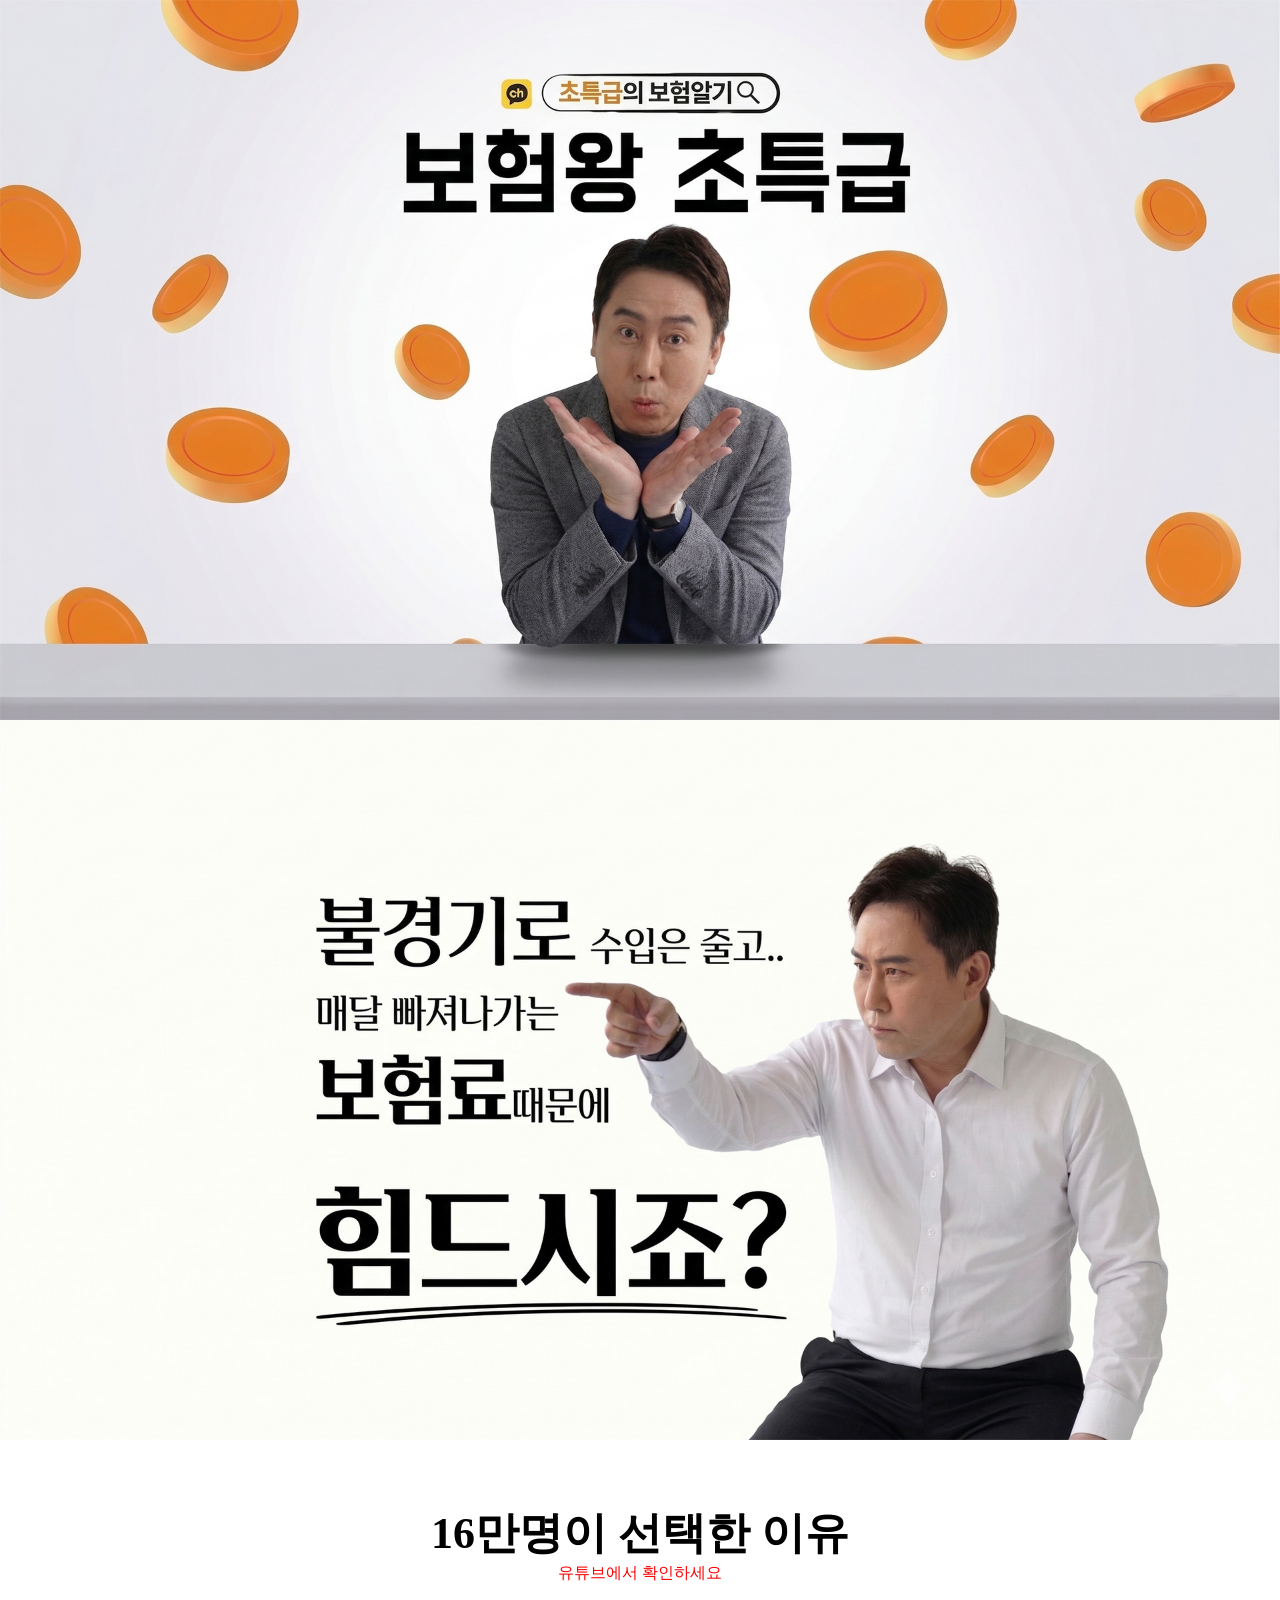
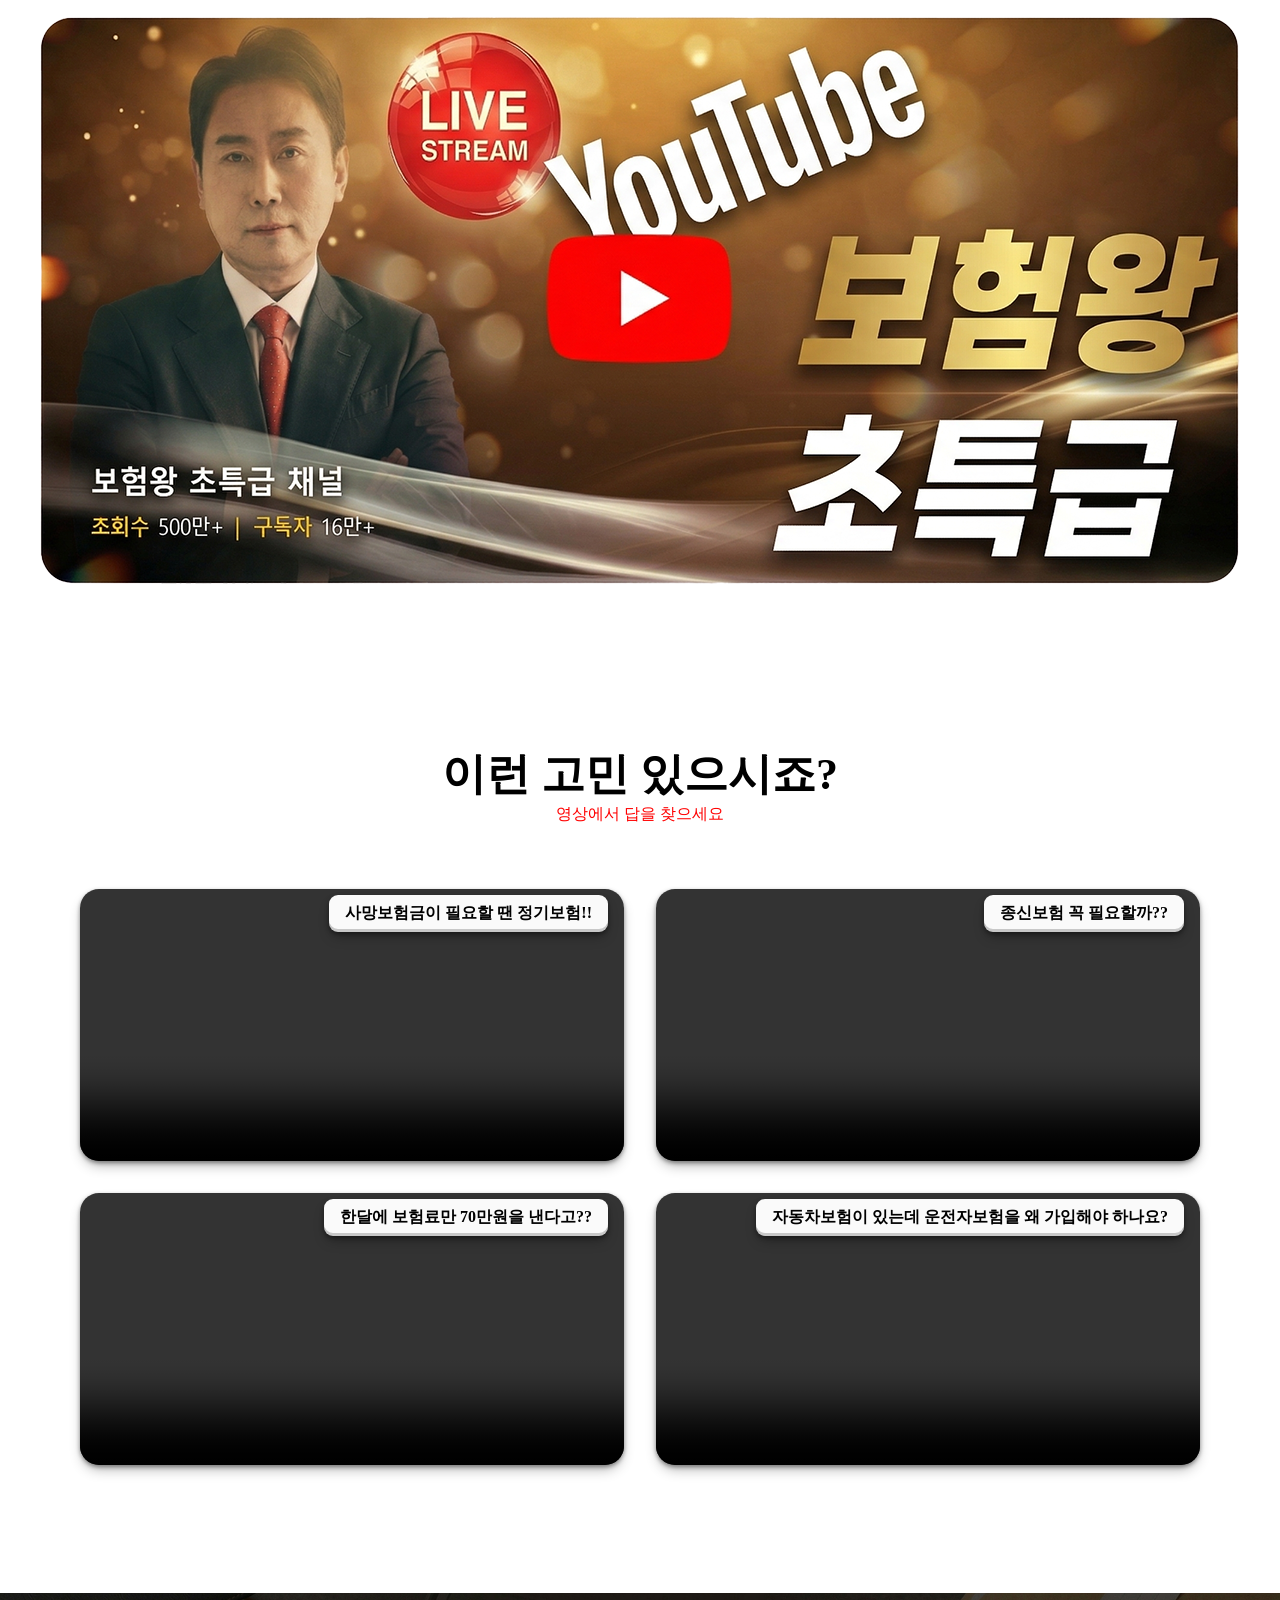
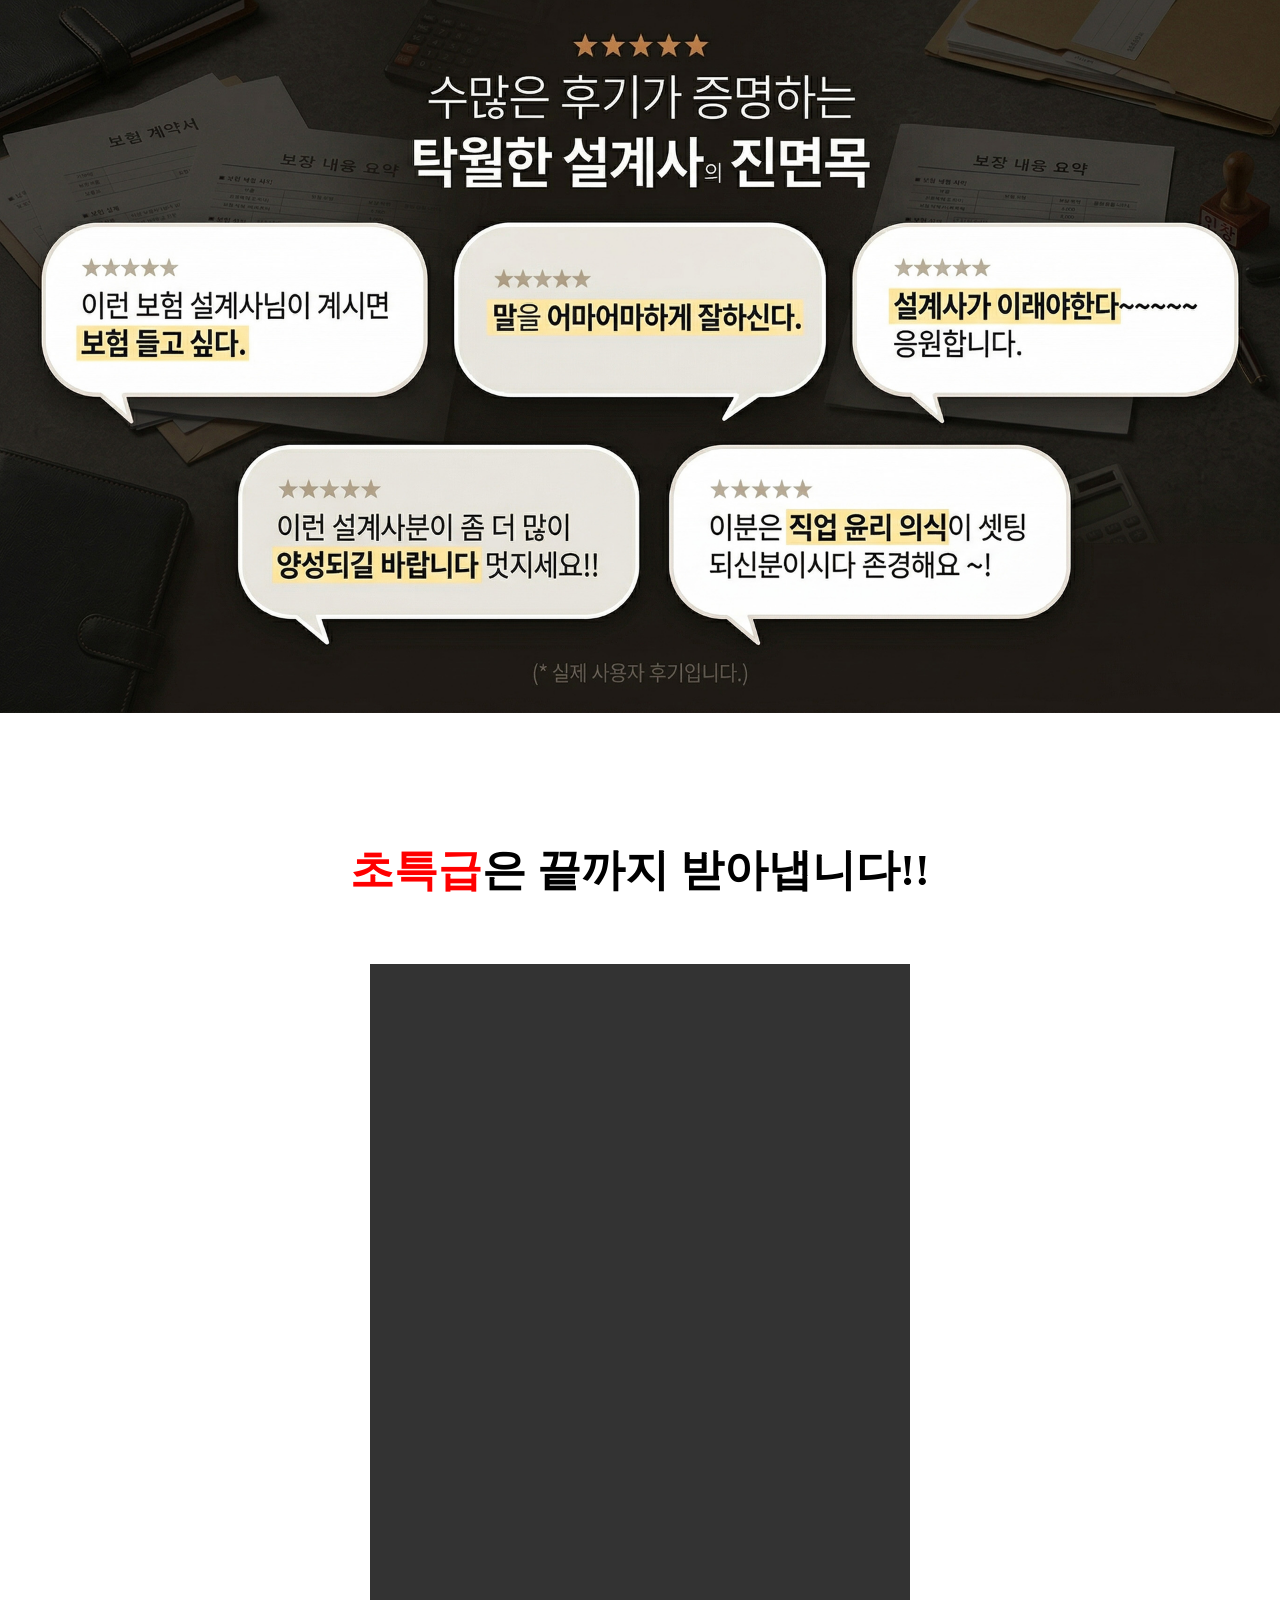
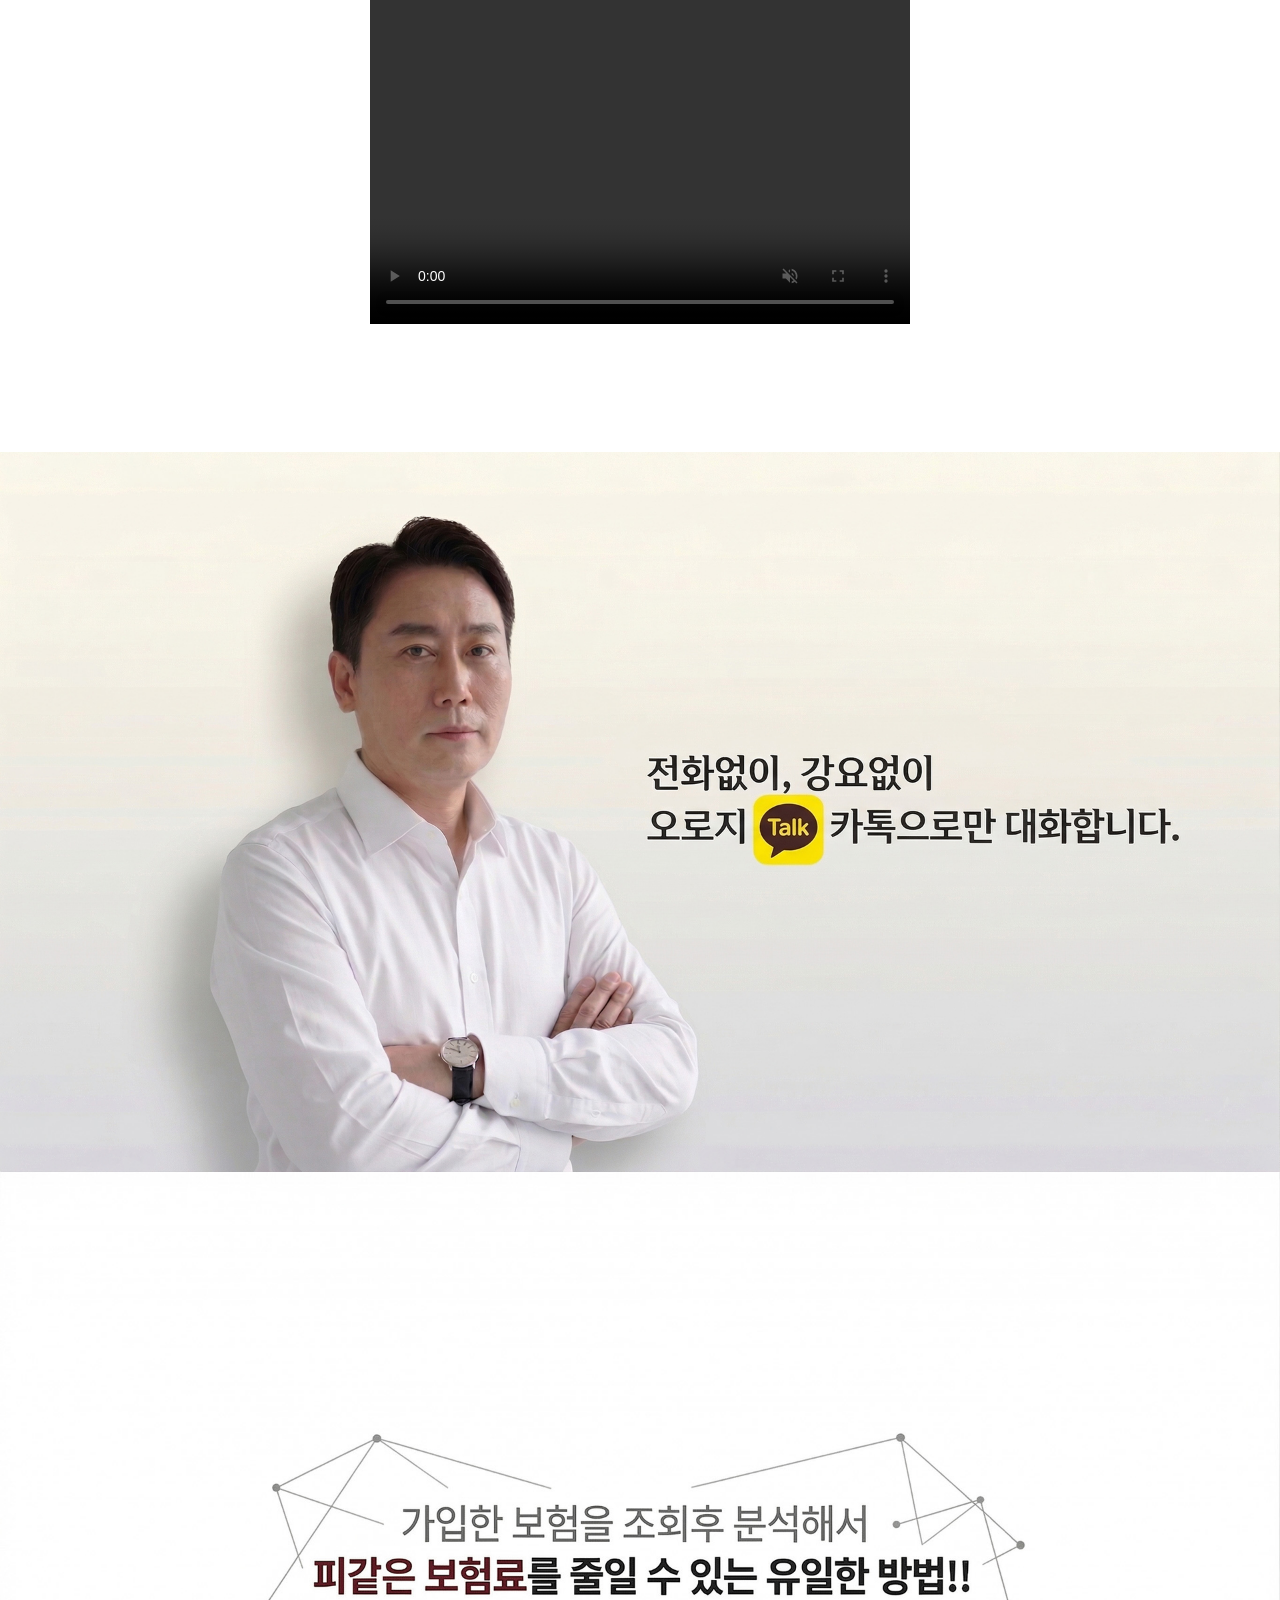
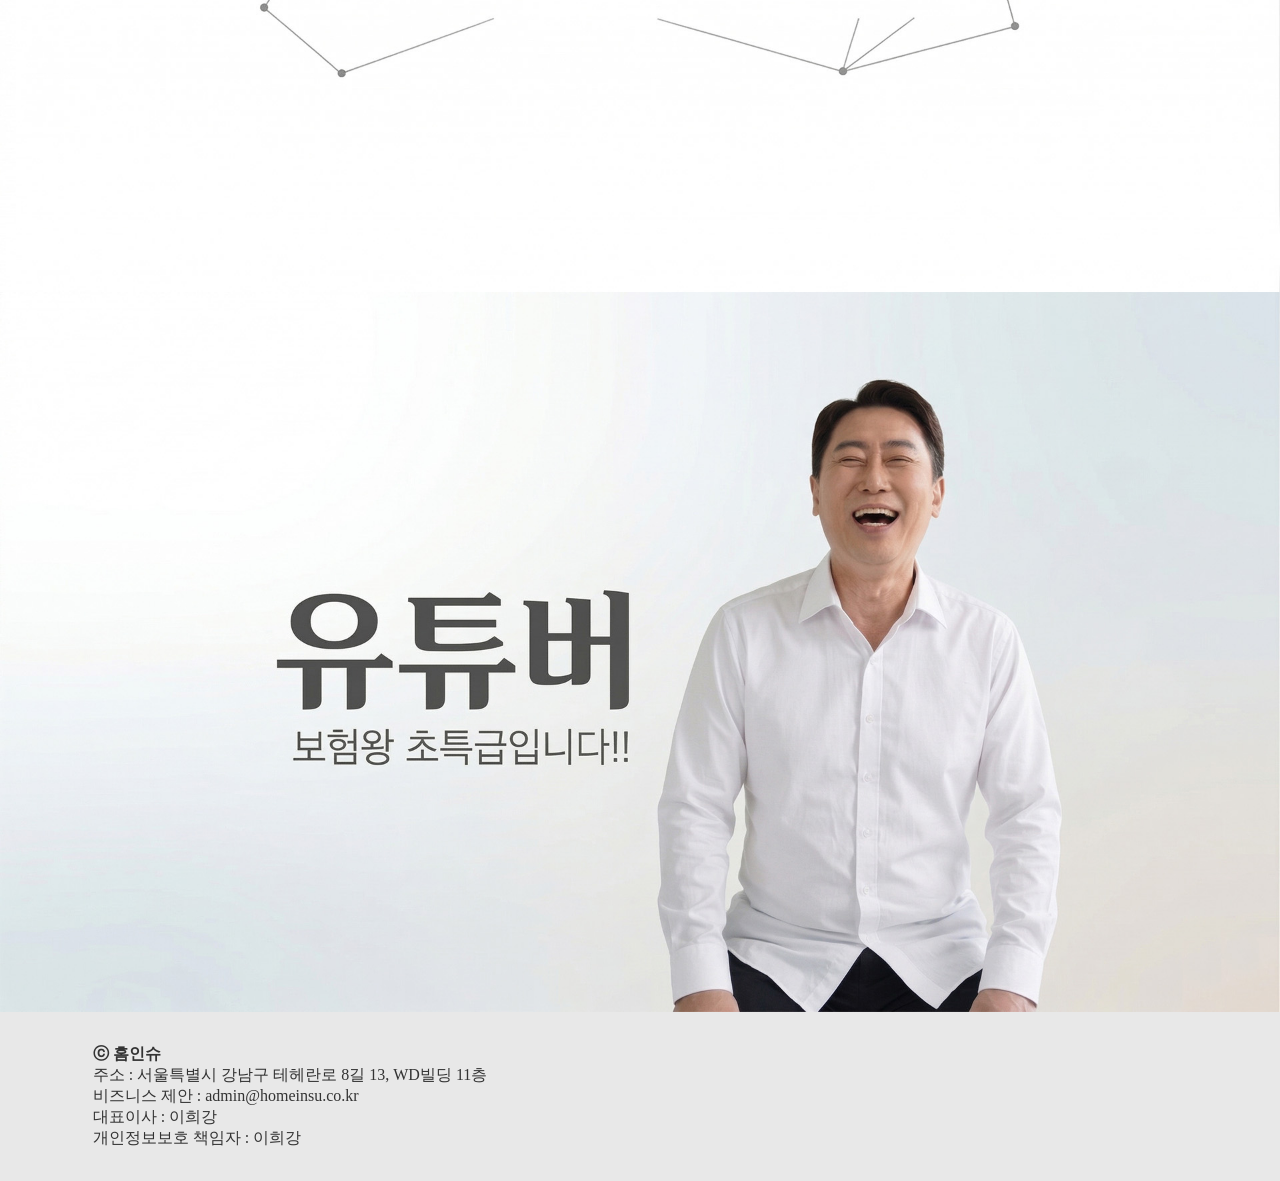
==== commit fefe90b5: "완성" ====
--- a/index.html
+++ b/index.html
@@ -53,14 +53,20 @@
             <div class="video_wrap">
                 <div class="video_box"> <video src="./video/[보험왕 초특급] 사망보험금이 필요할 땐 정기보험!!.mp4" controls autoplay muted
                         loop playsinline></video>
-
+                    <p>사망보험금이 필요할 땐 정기보험!!</p>
                 </div>
                 <div class="video_box"> <video src="./video/[보험왕 초특급] 종신보험 꼭 필요할까__.mp4" controls autoplay muted loop
-                        playsinline></video></div>
+                        playsinline></video>
+                    <p>종신보험 꼭 필요할까??</p>
+                </div>
                 <div class="video_box"> <video src="./video/[초특급] 한달에 보험료만 70만원을 낸다고__.mp4" controls autoplay muted loop
-                        playsinline></video></div>
+                        playsinline></video>
+                    <p>한달에 보험료만 70만원을 낸다고??</p>
+                </div>
                 <div class="video_box"><video src="./video/자동차보험이 있는데 운전자보험을 왜 가입해야 하나요_.mp4" controls autoplay muted
-                        loop playsinline></video></div>
+                        loop playsinline></video>
+                    <p>자동차보험이 있는데 운전자보험을 왜 가입해야 하나요?</p>
+                </div>
             </div>
         </div>
 
--- a/main.css
+++ b/main.css
@@ -20,6 +20,7 @@
 }
 
 .video_wrap .video_box {
+    position: relative;
     display: flex;
     justify-content: start;
     width: calc(50% - 32px);
@@ -27,6 +28,17 @@
     border-radius: 19px;
     box-shadow: rgba(0, 0, 0, 0.4) 0px 2px 4px, rgba(0, 0, 0, 0.3) 0px 7px 13px -3px, rgba(0, 0, 0, 0.2) 0px -3px 0px inset;
     transition: 0.3s ease-in-out;
+}
+
+.video_wrap .video_box p {
+    box-shadow: rgba(0, 0, 0, 0.4) 0px 2px 4px, rgba(0, 0, 0, 0.3) 0px 7px 13px -3px, rgba(0, 0, 0, 0.2) 0px -3px 0px inset;
+    border-radius: 9px;
+    padding: 8px 16px;
+    background-color: #fafafa;
+    font-weight: bold;
+    position: absolute;
+    right: 16px;
+    top: 6px;
 }
 
 .video_wrap .video_box:hover {
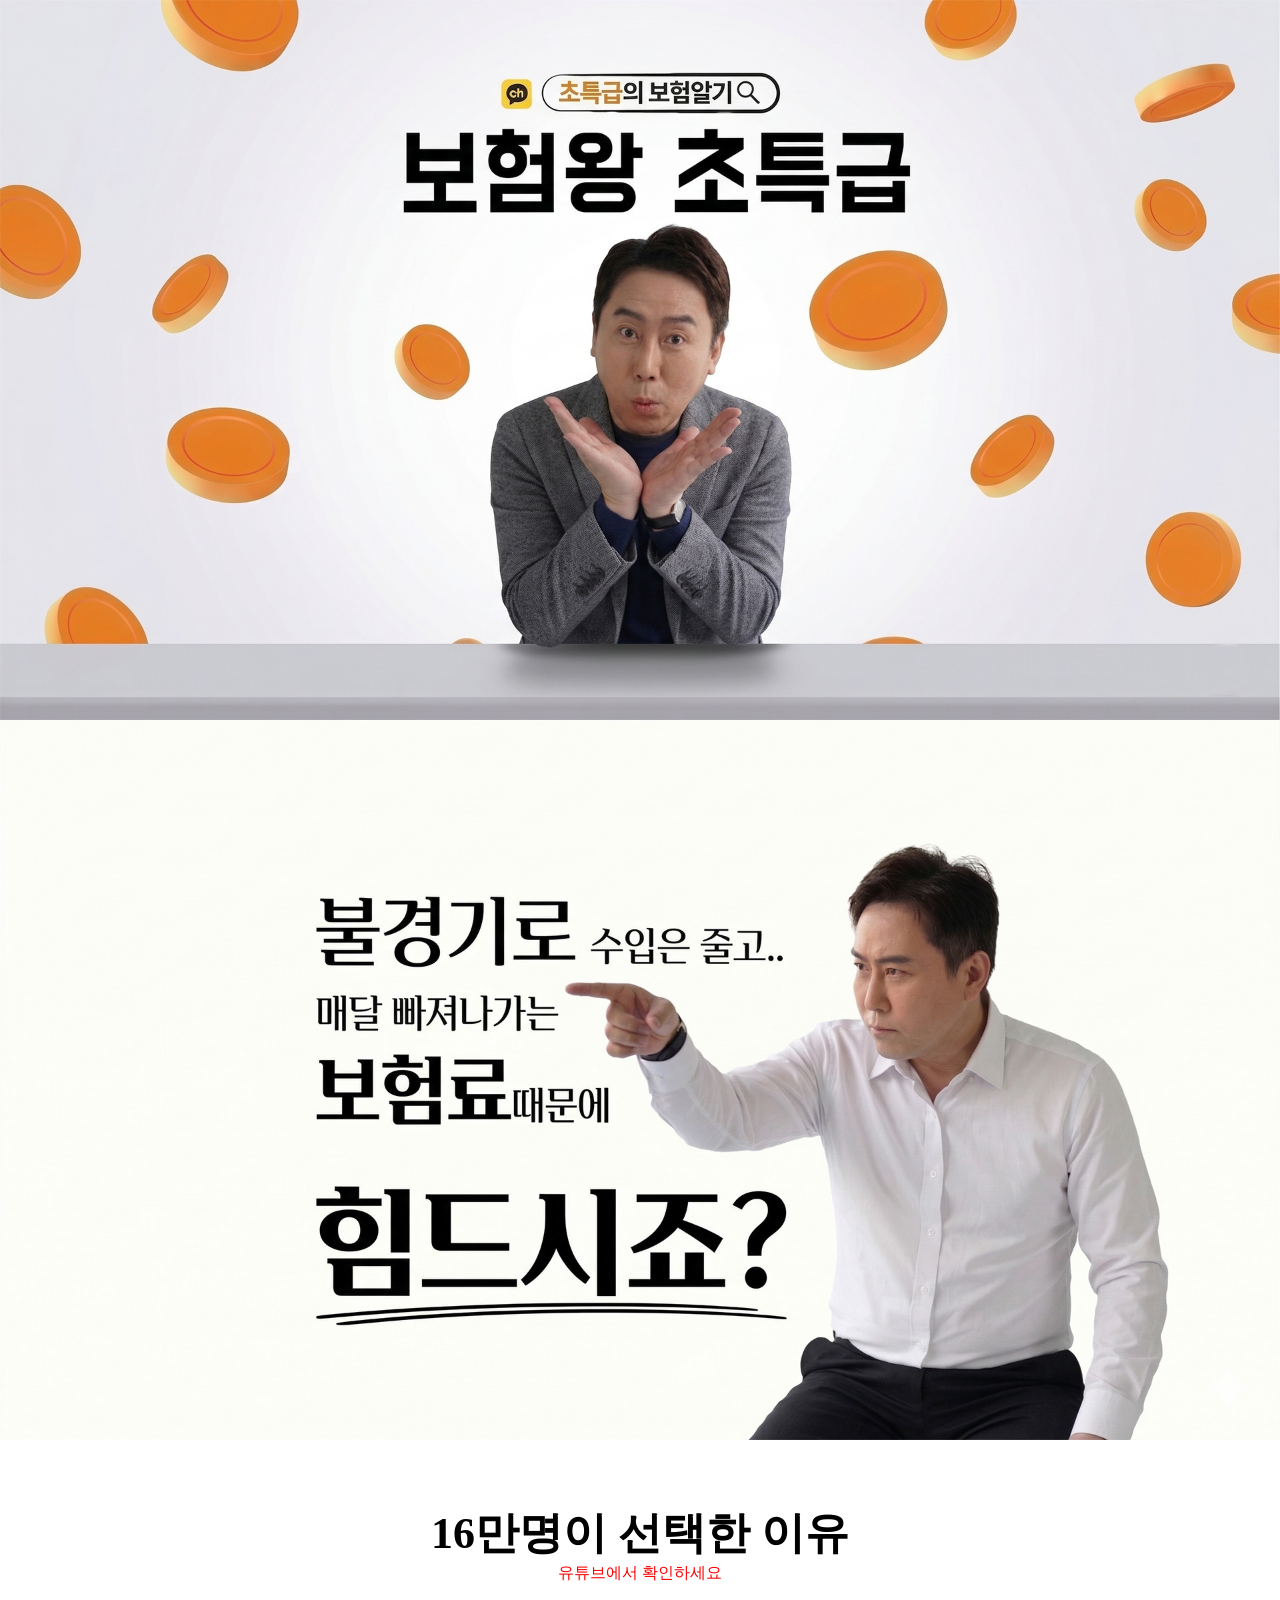
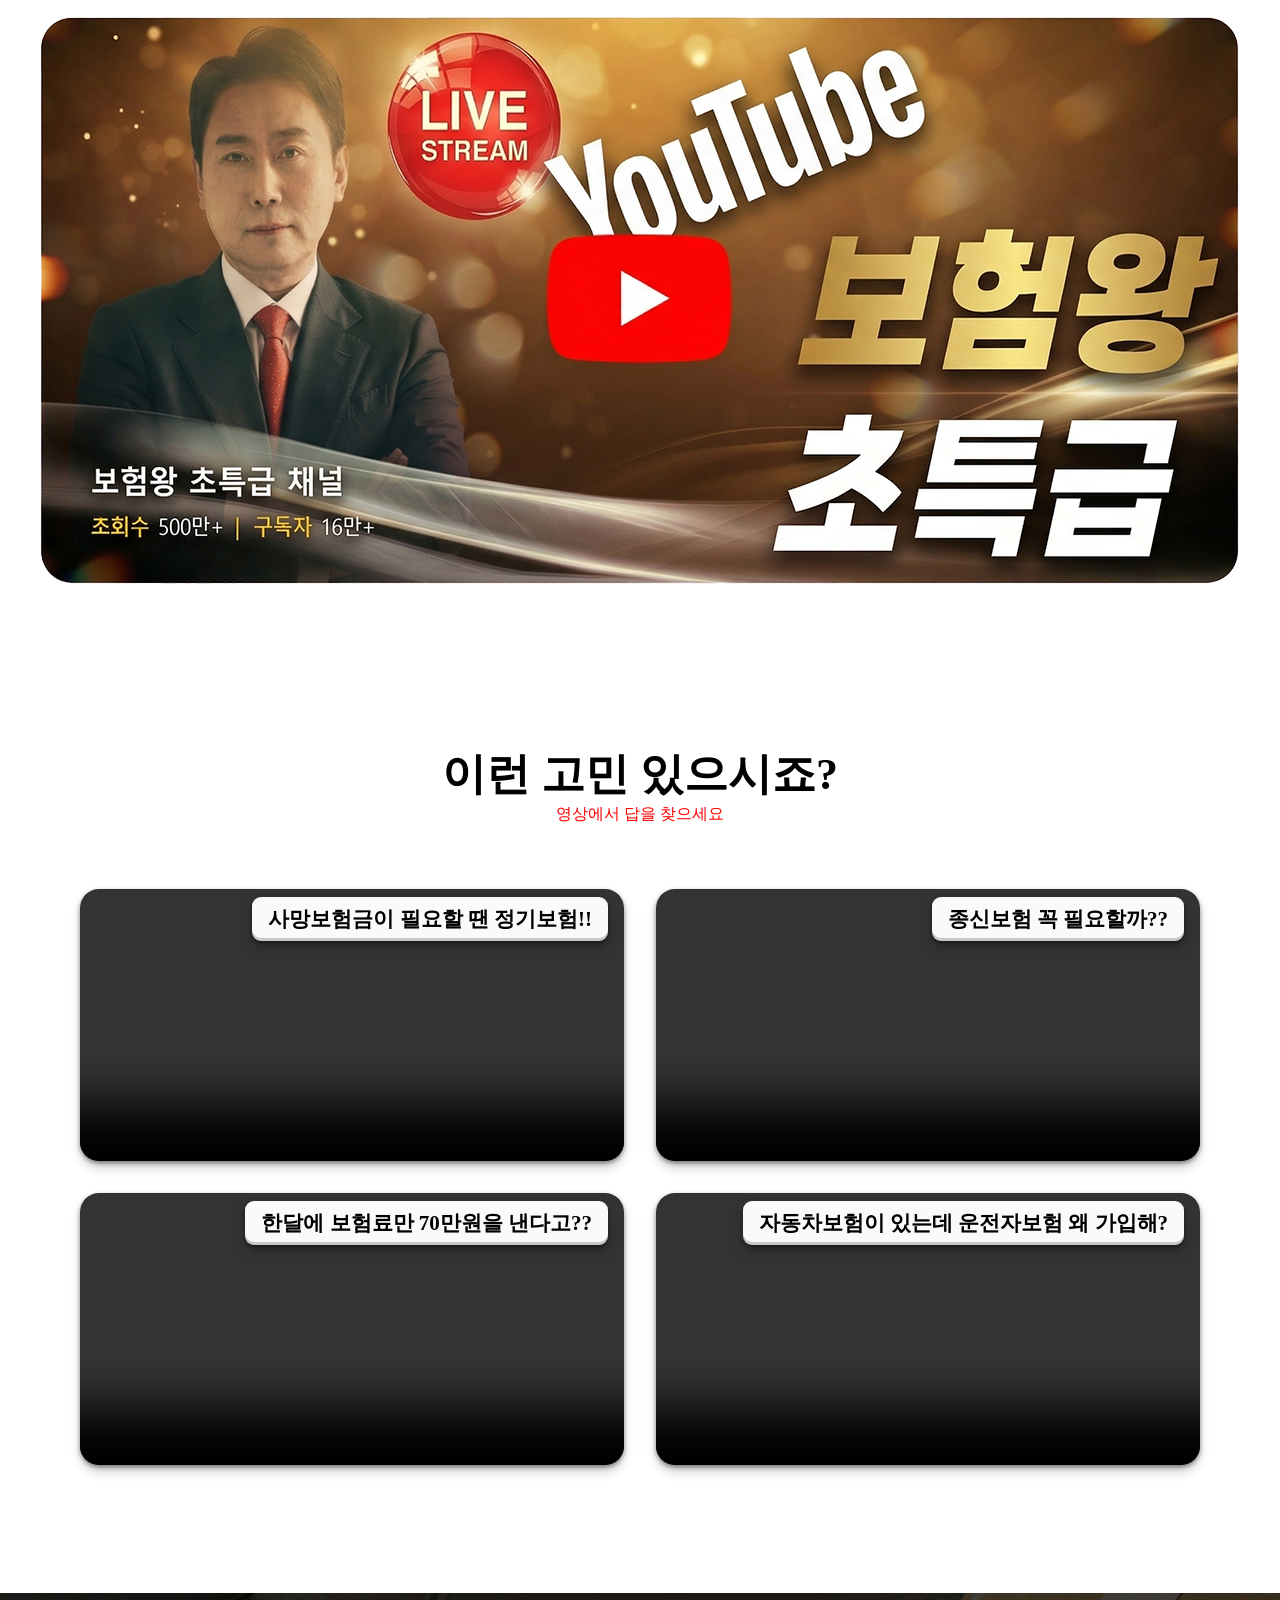
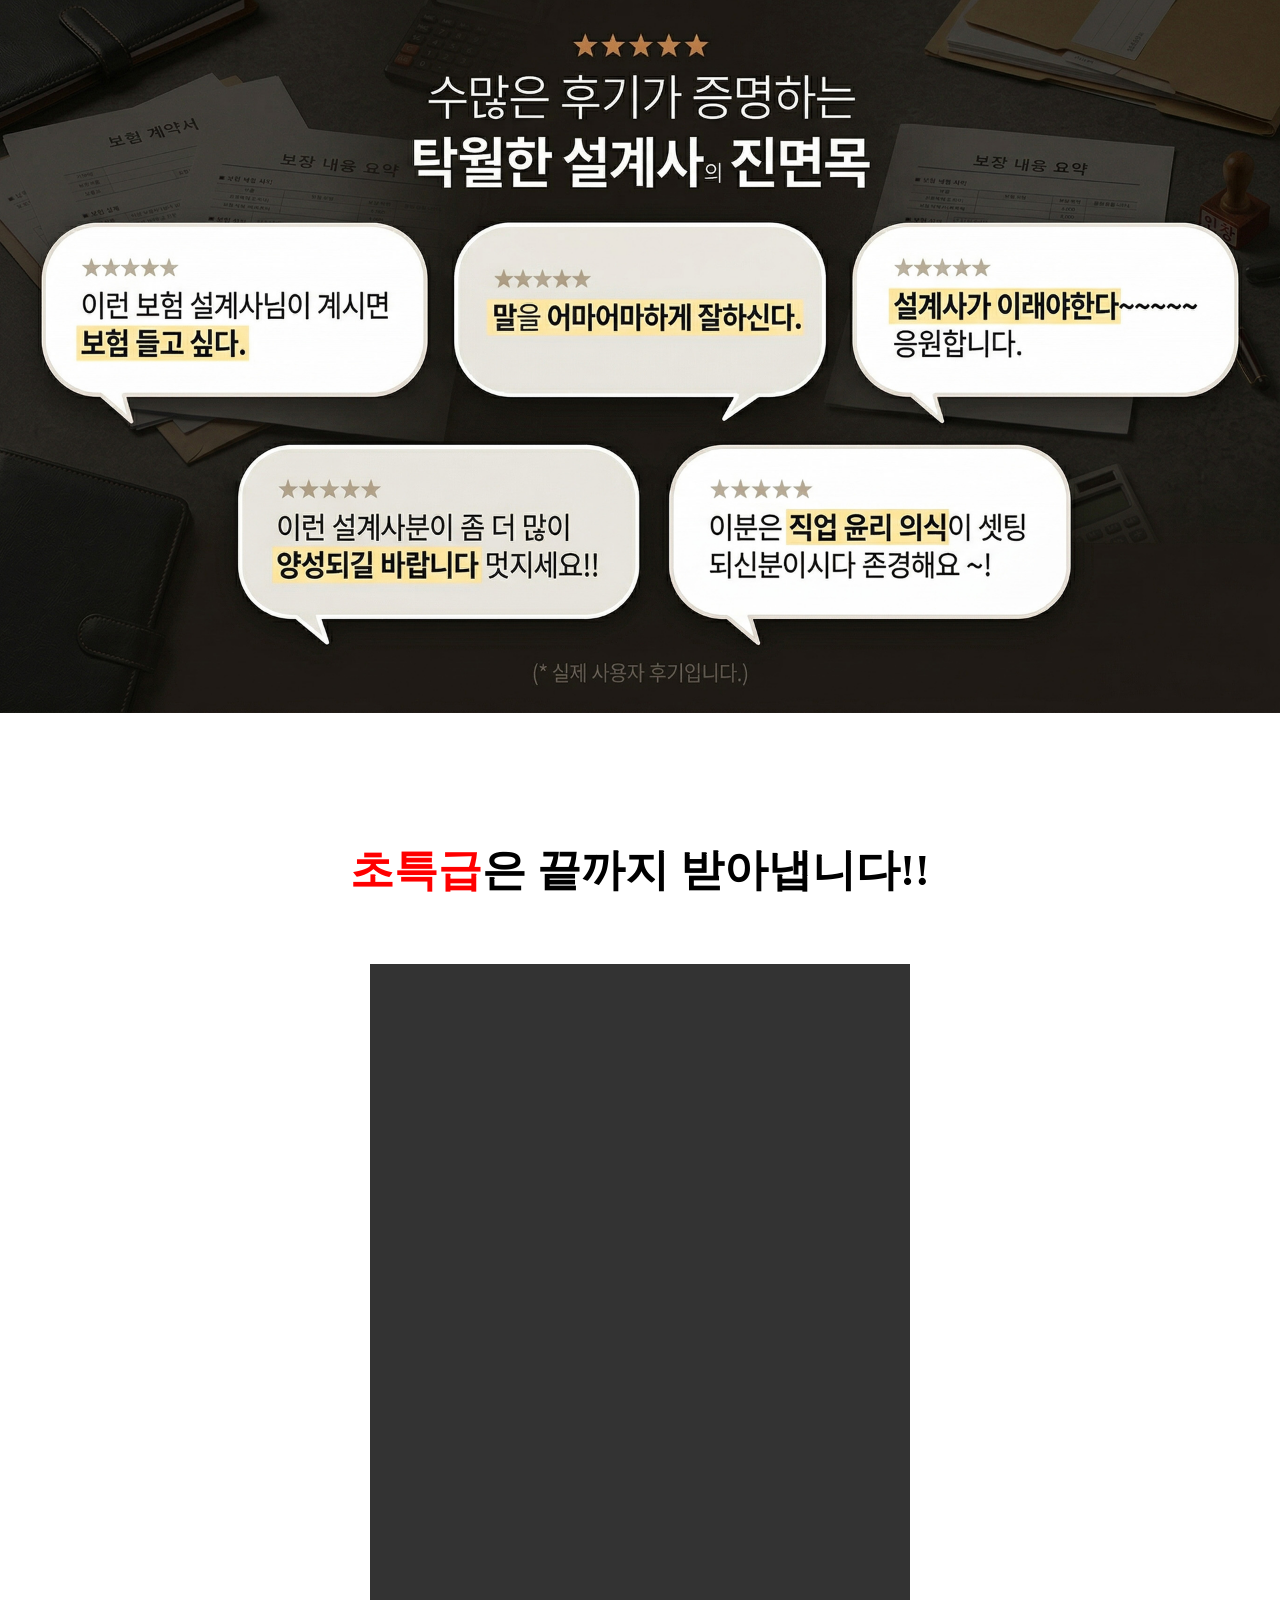
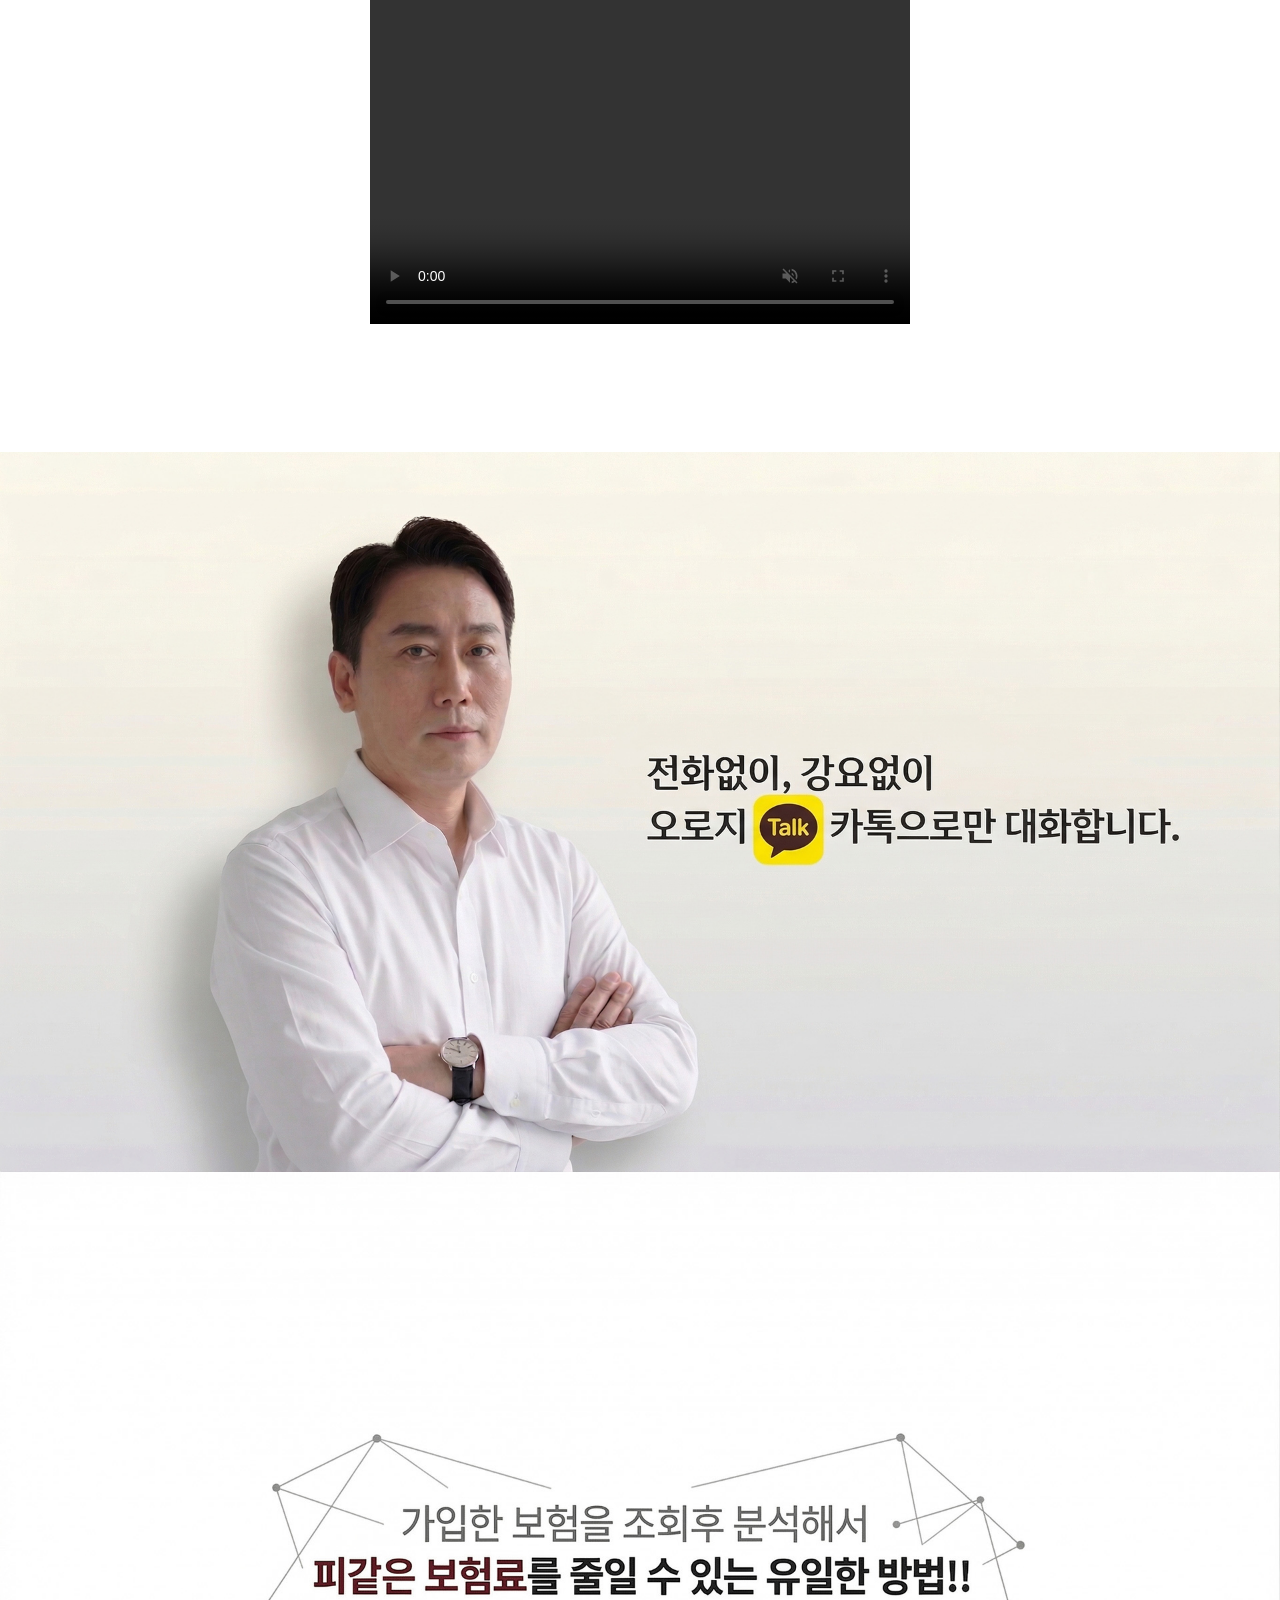
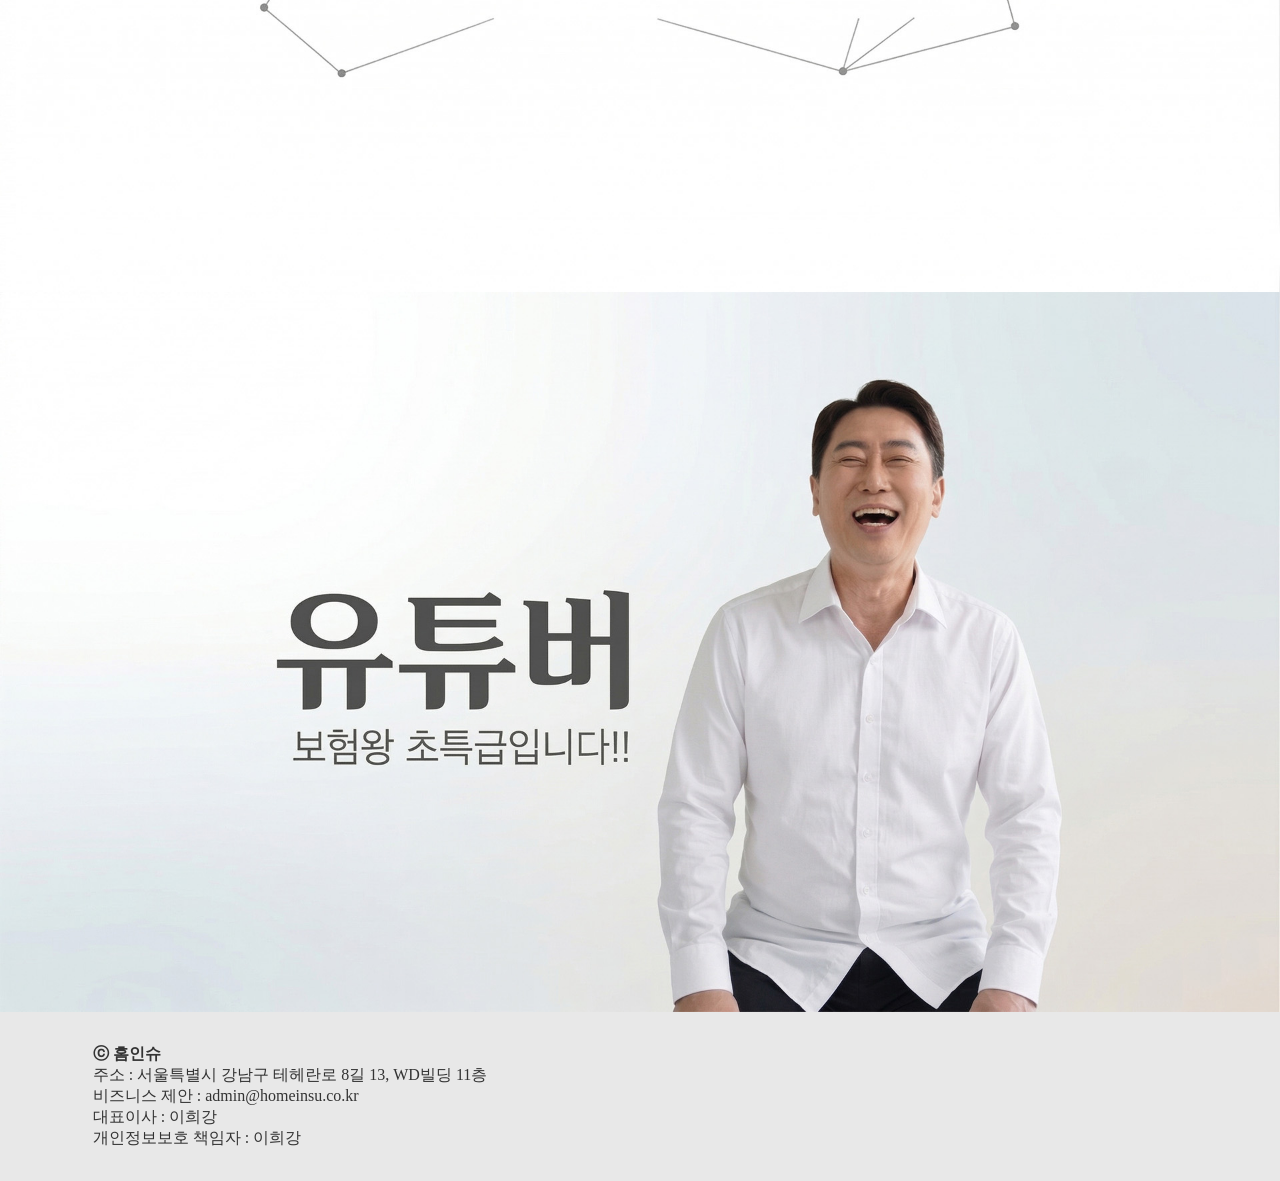
==== commit b2c9c7fa: "글자수 줄임" ====
--- a/index.html
+++ b/index.html
@@ -65,7 +65,7 @@
                 </div>
                 <div class="video_box"><video src="./video/자동차보험이 있는데 운전자보험을 왜 가입해야 하나요_.mp4" controls autoplay muted
                         loop playsinline></video>
-                    <p>자동차보험이 있는데 운전자보험을 왜 가입해야 하나요?</p>
+                    <p>자동차보험이 있는데 운전자보험 왜 가입해?</p>
                 </div>
             </div>
         </div>
--- a/main.css
+++ b/main.css
@@ -38,7 +38,8 @@
     font-weight: bold;
     position: absolute;
     right: 16px;
-    top: 6px;
+    top: 8px;
+    font-size: 21px;
 }
 
 .video_wrap .video_box:hover {
@@ -321,4 +322,8 @@
     .video_wrap .video_box:hover {
         transform: scale(1.025);
     }
+
+    .video_wrap .video_box p {
+        font-size: 9px;
+    }
 }
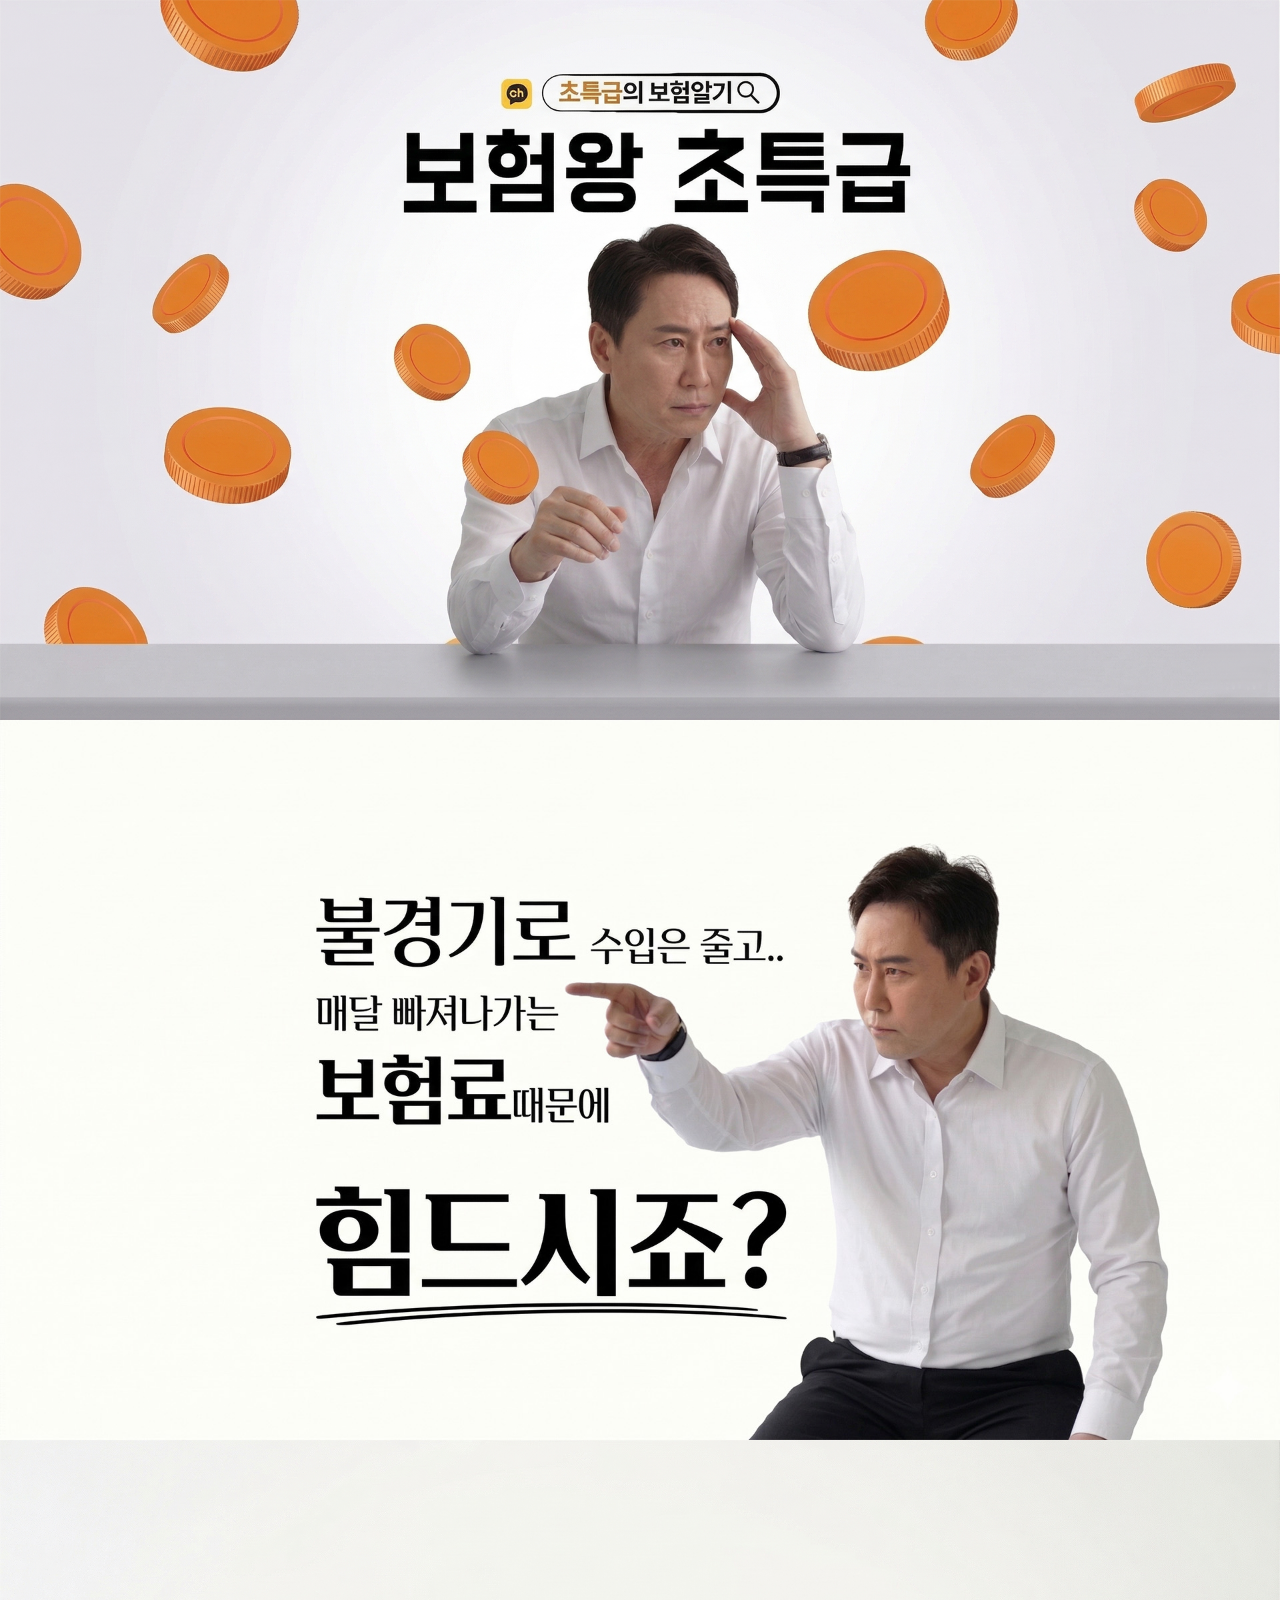
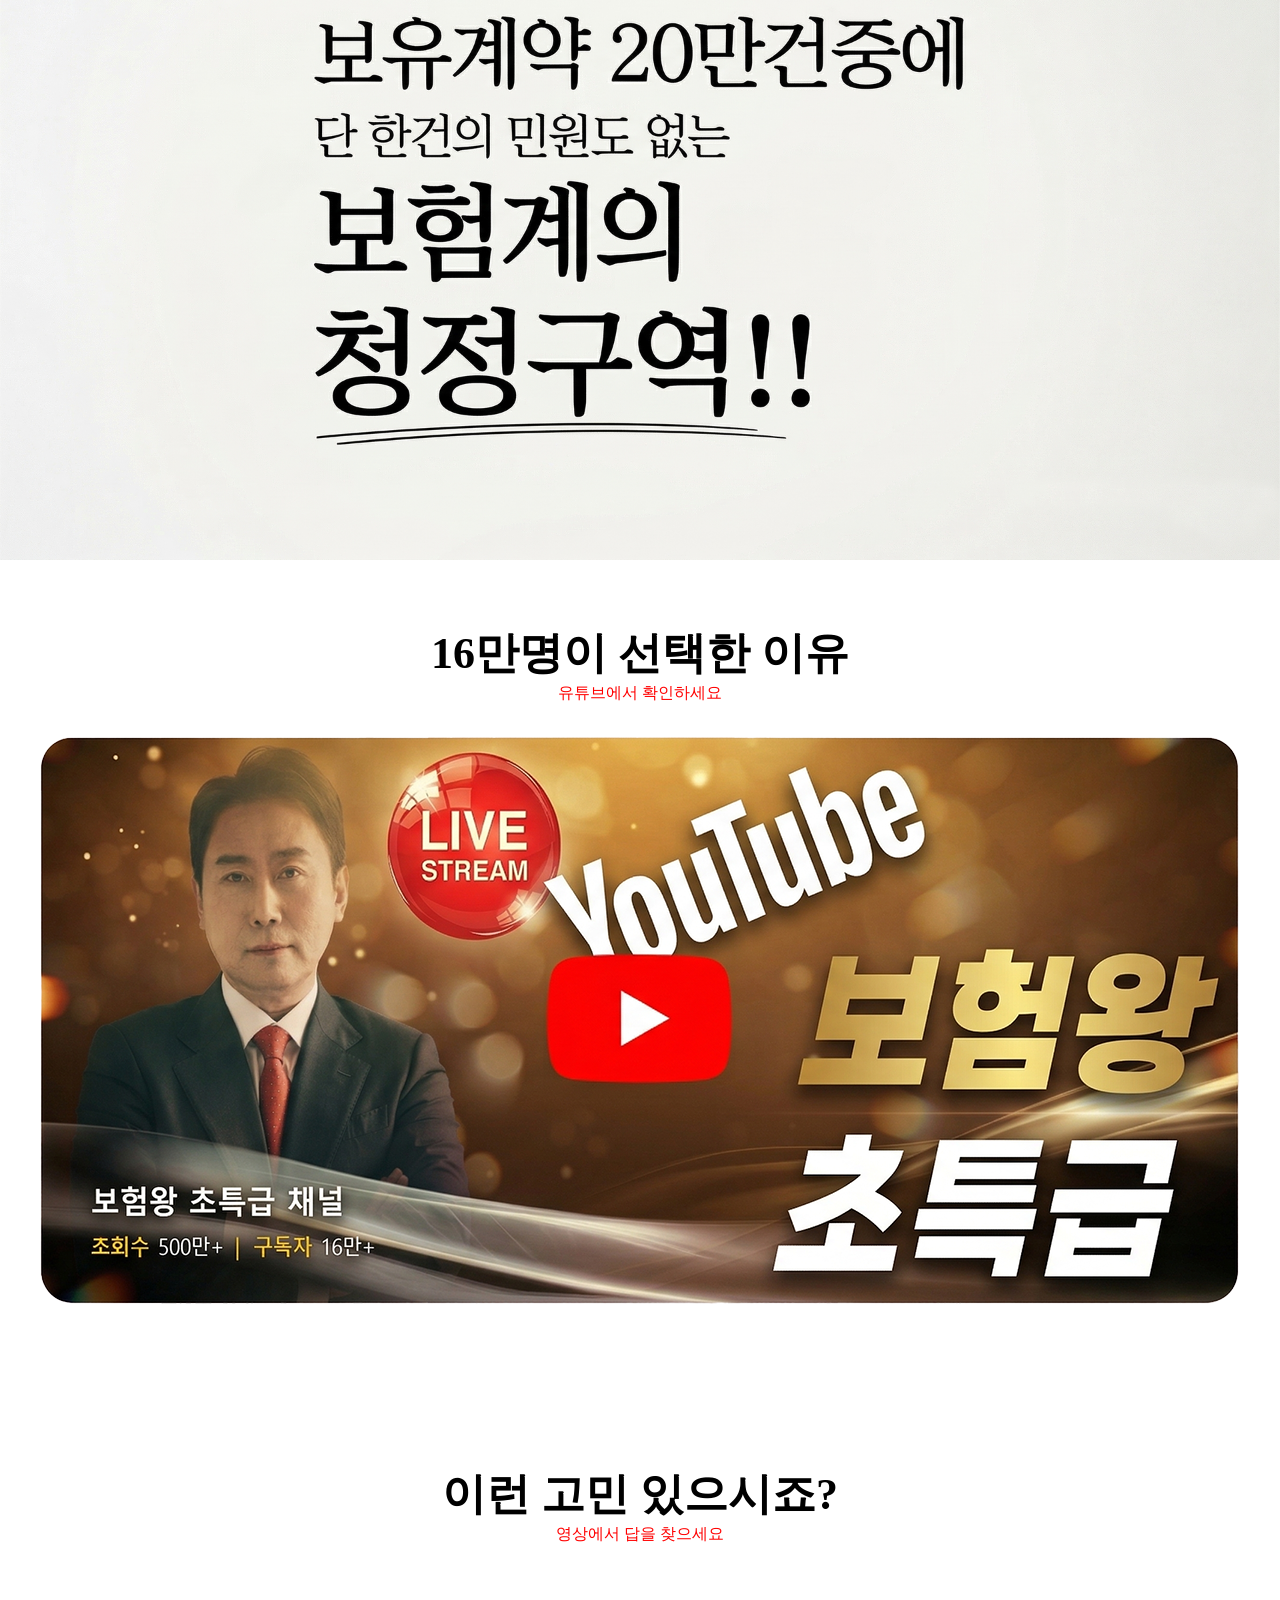
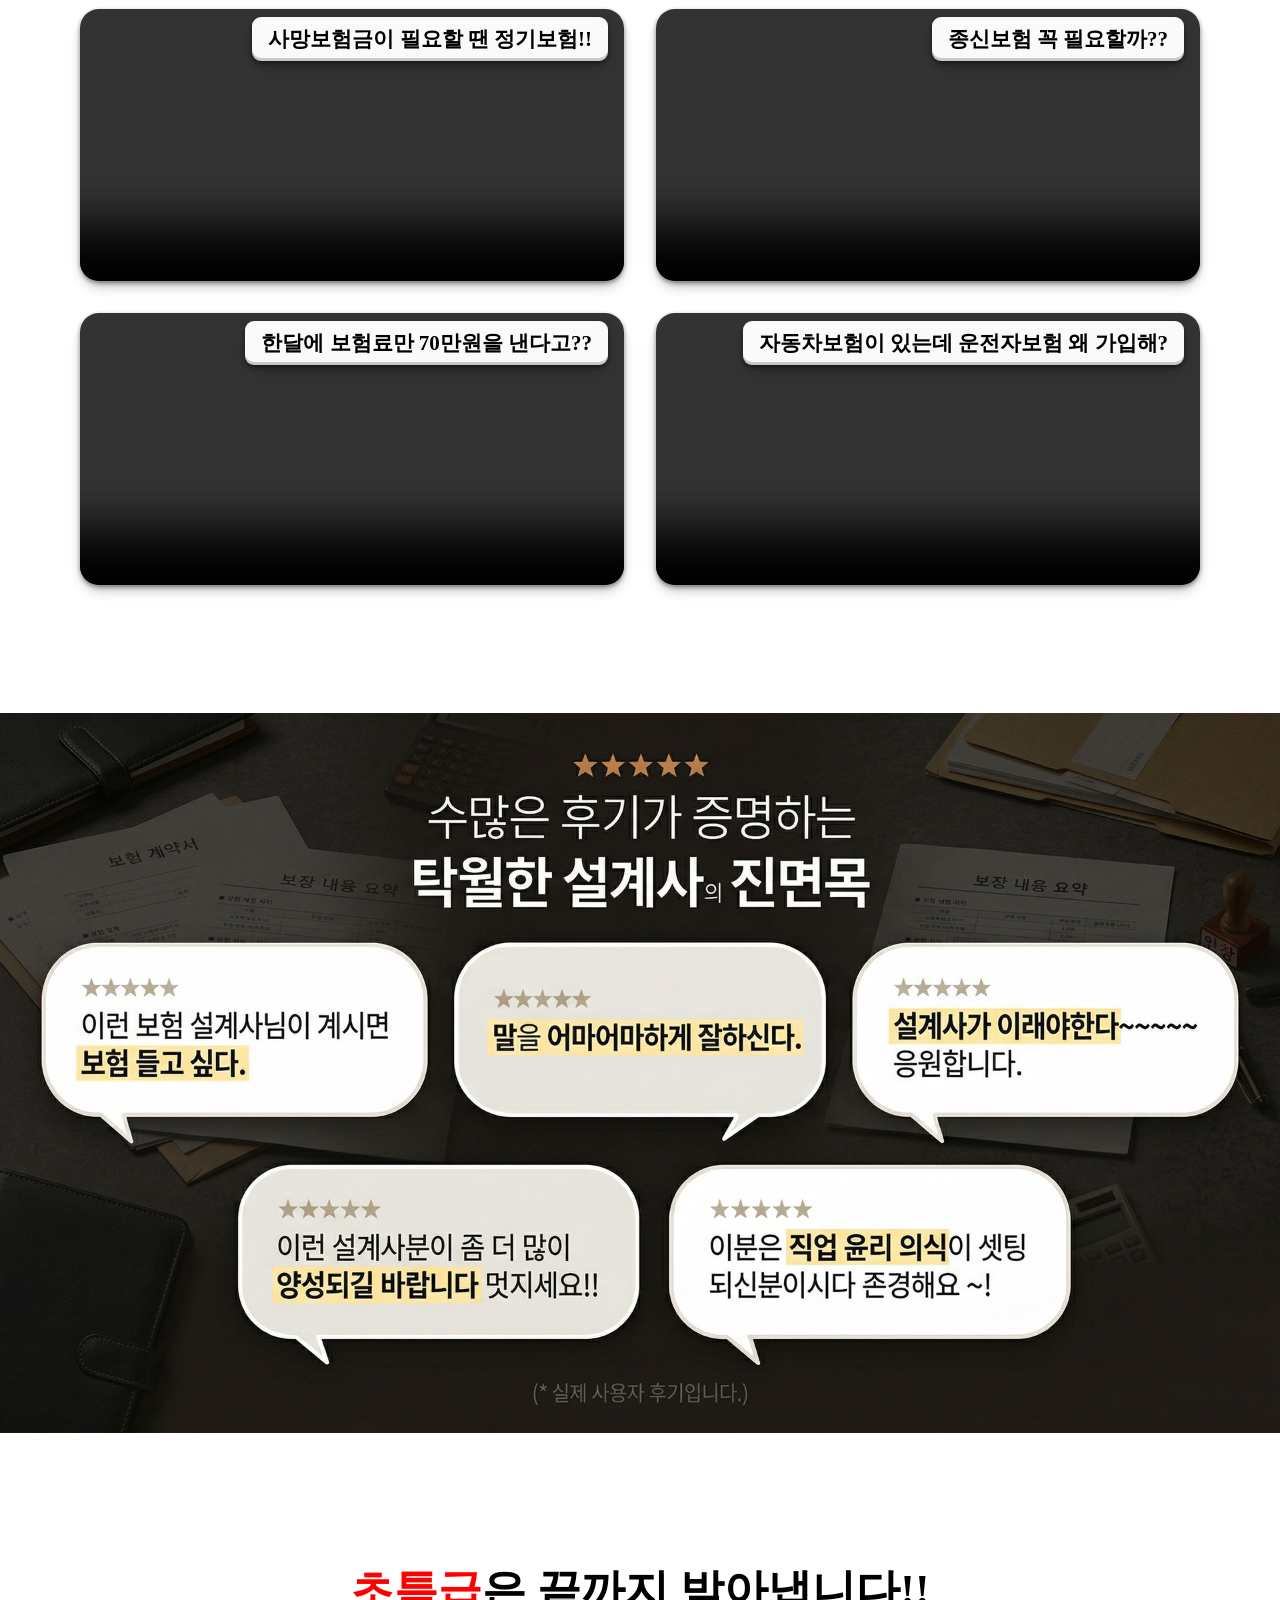
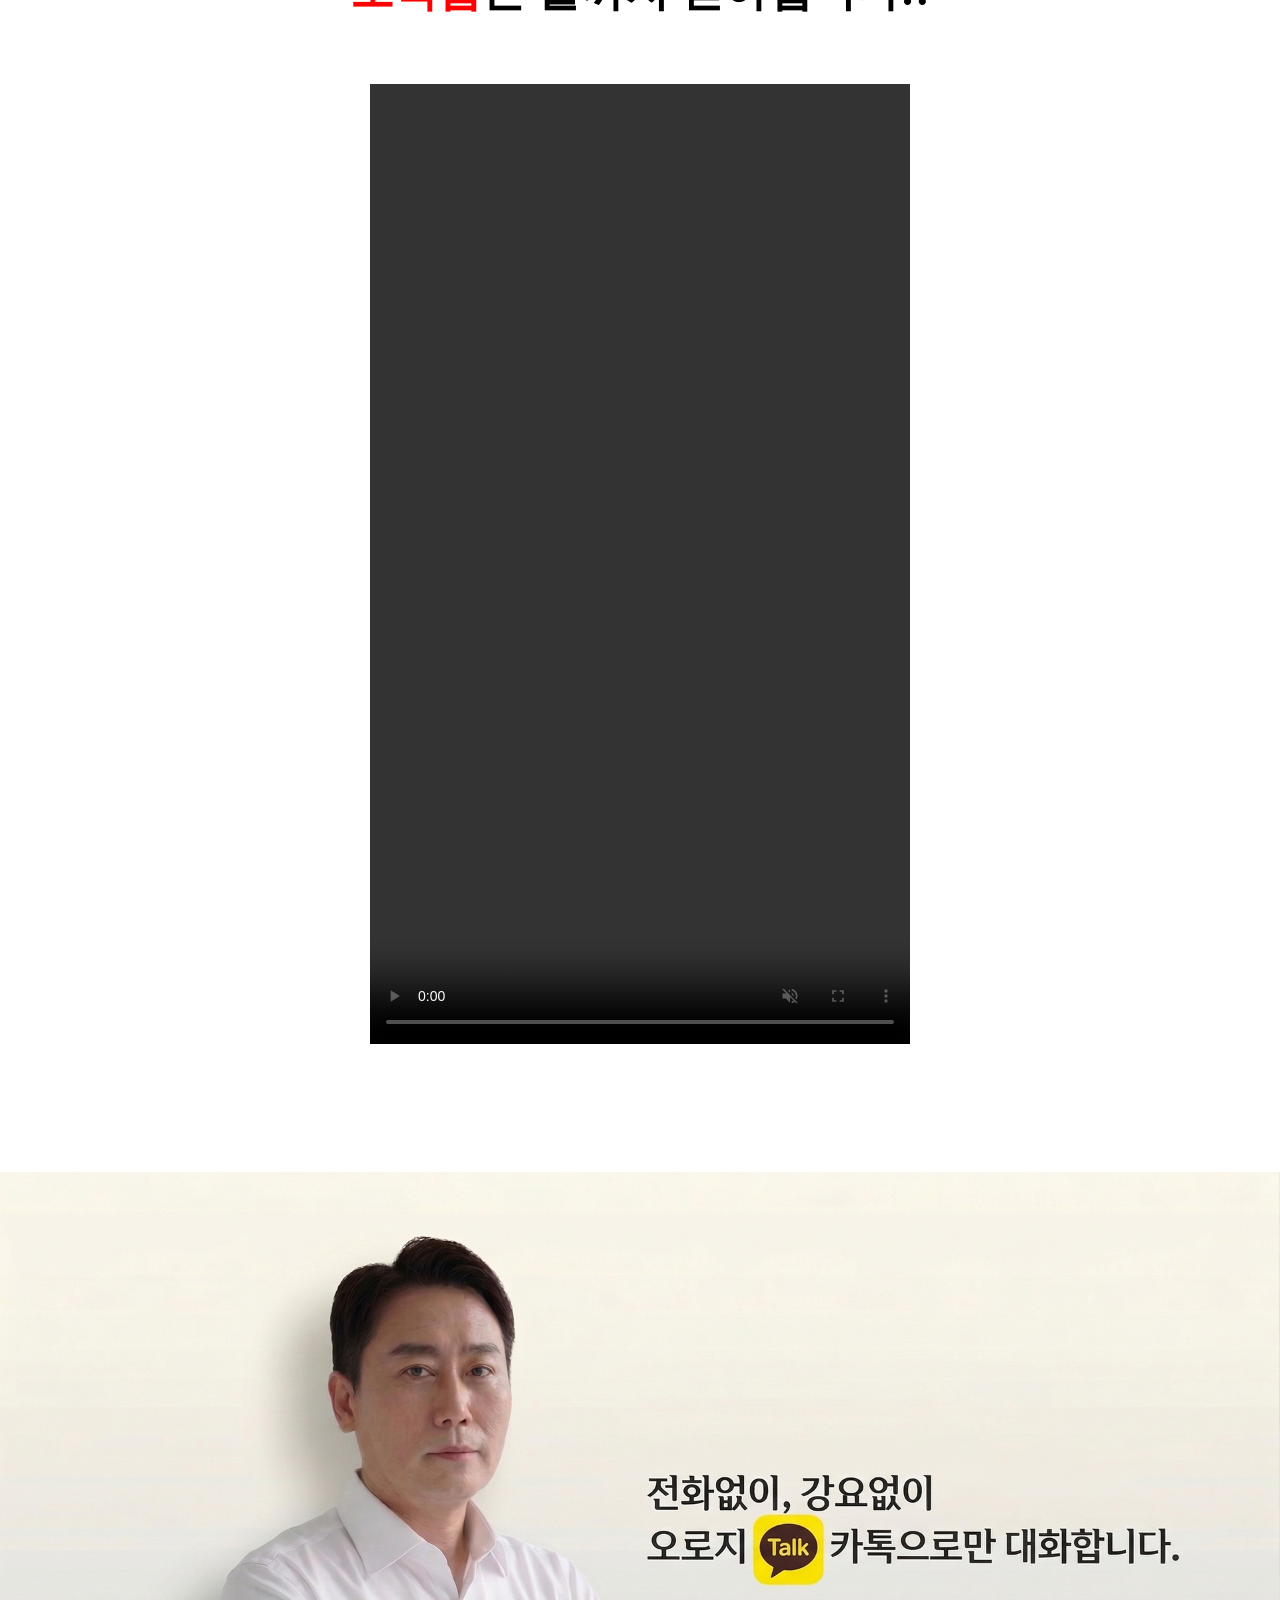
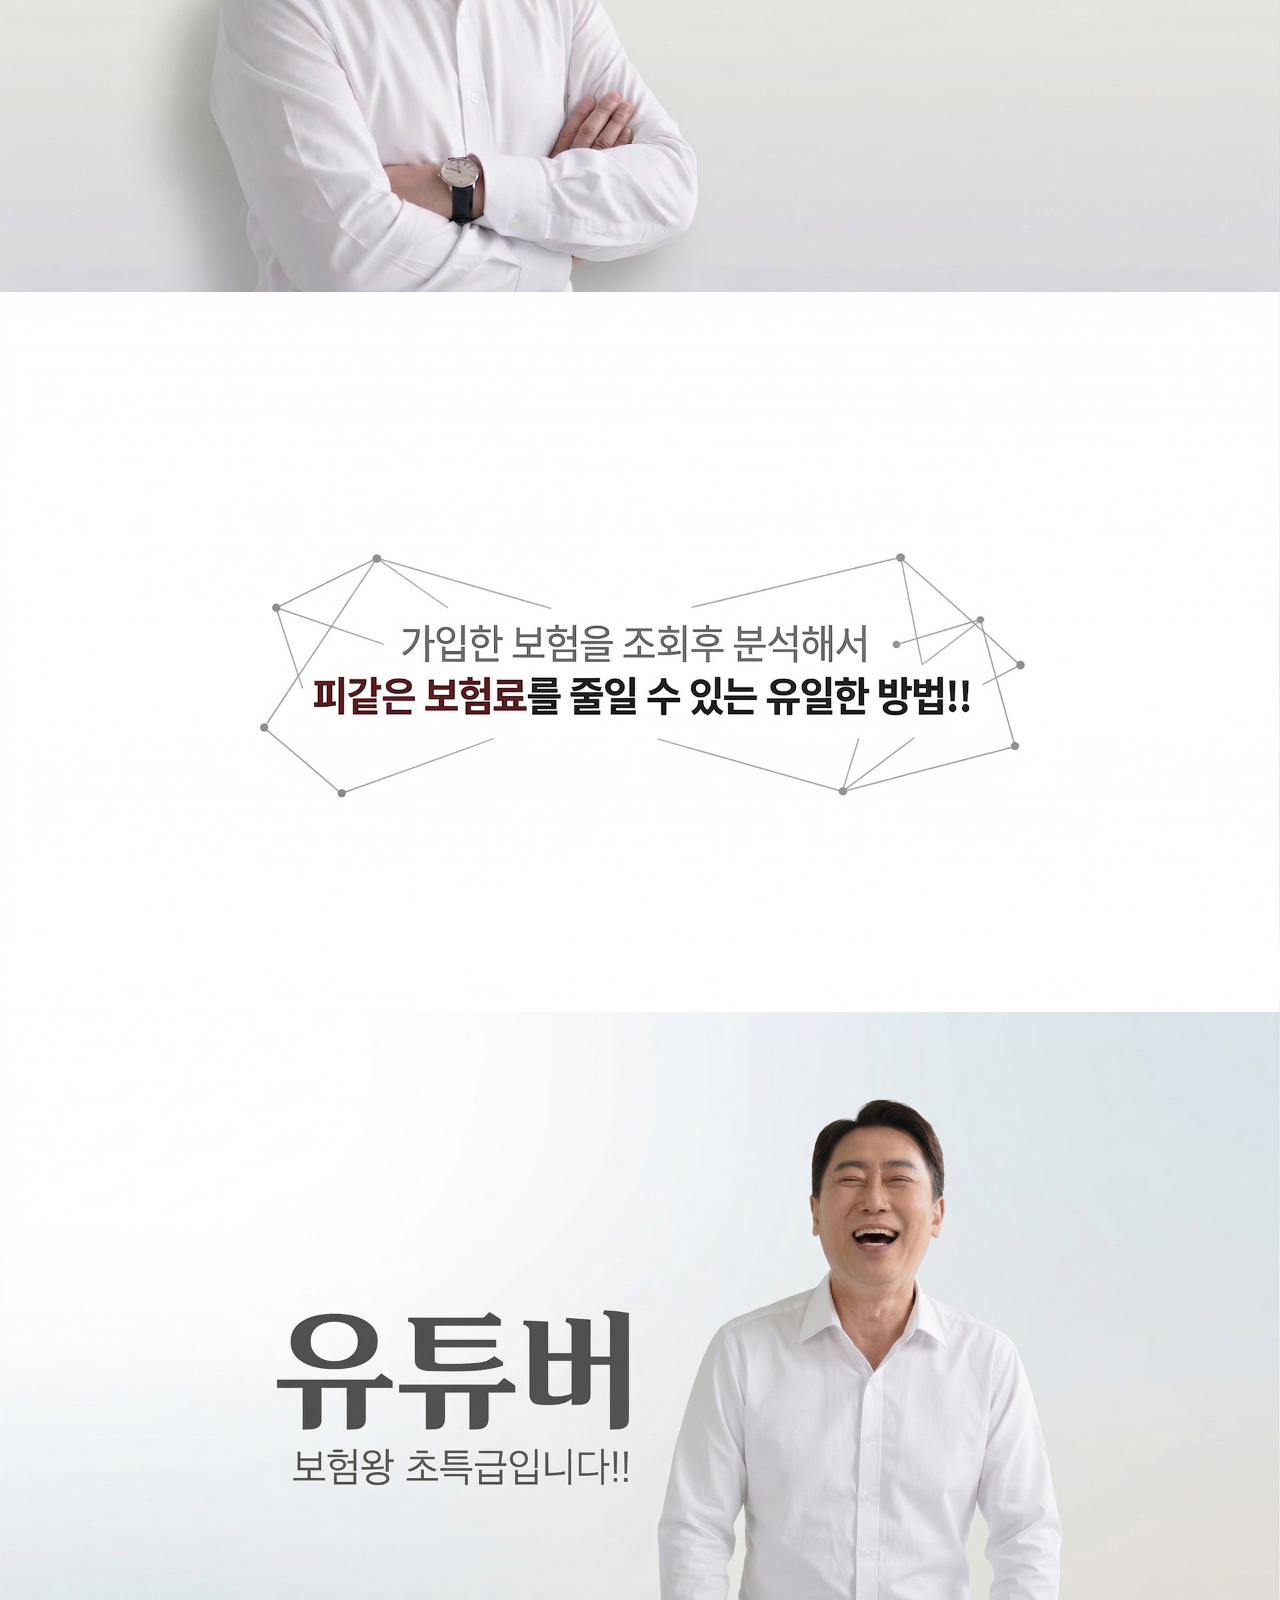
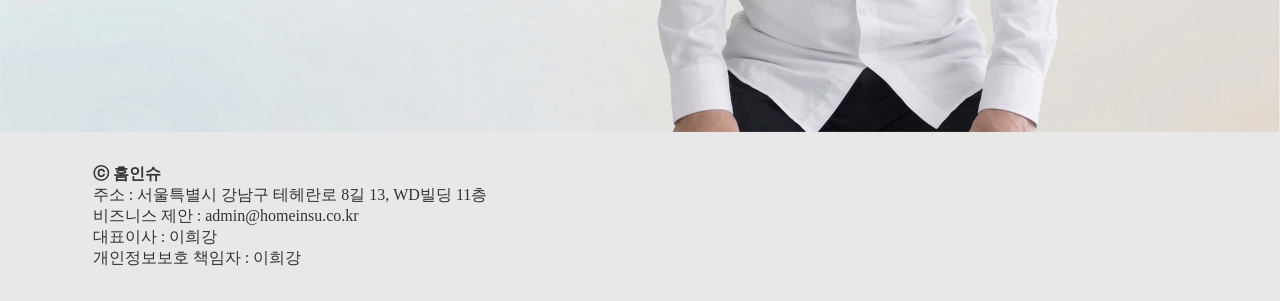
==== commit 25c9b633: "sect000 추가" ====
--- a/index.html
+++ b/index.html
@@ -32,6 +32,11 @@
     <section class="sect sect00">
         <img src="./img/sect00pc.jpg" alt="00" class="pimg">
         <img src="./img/sect00m.jpg" alt="m00" class="mimg">
+        <div class="inner"></div>
+    </section>
+    <section class="sect sect000">
+        <img src="./img/sect000pc.png" alt="00" class="pimg">
+        <img src="./img/sect000m.png" alt="m00" class="mimg">
         <div class="inner"></div>
     </section>
     <section class="sect sect0_1">
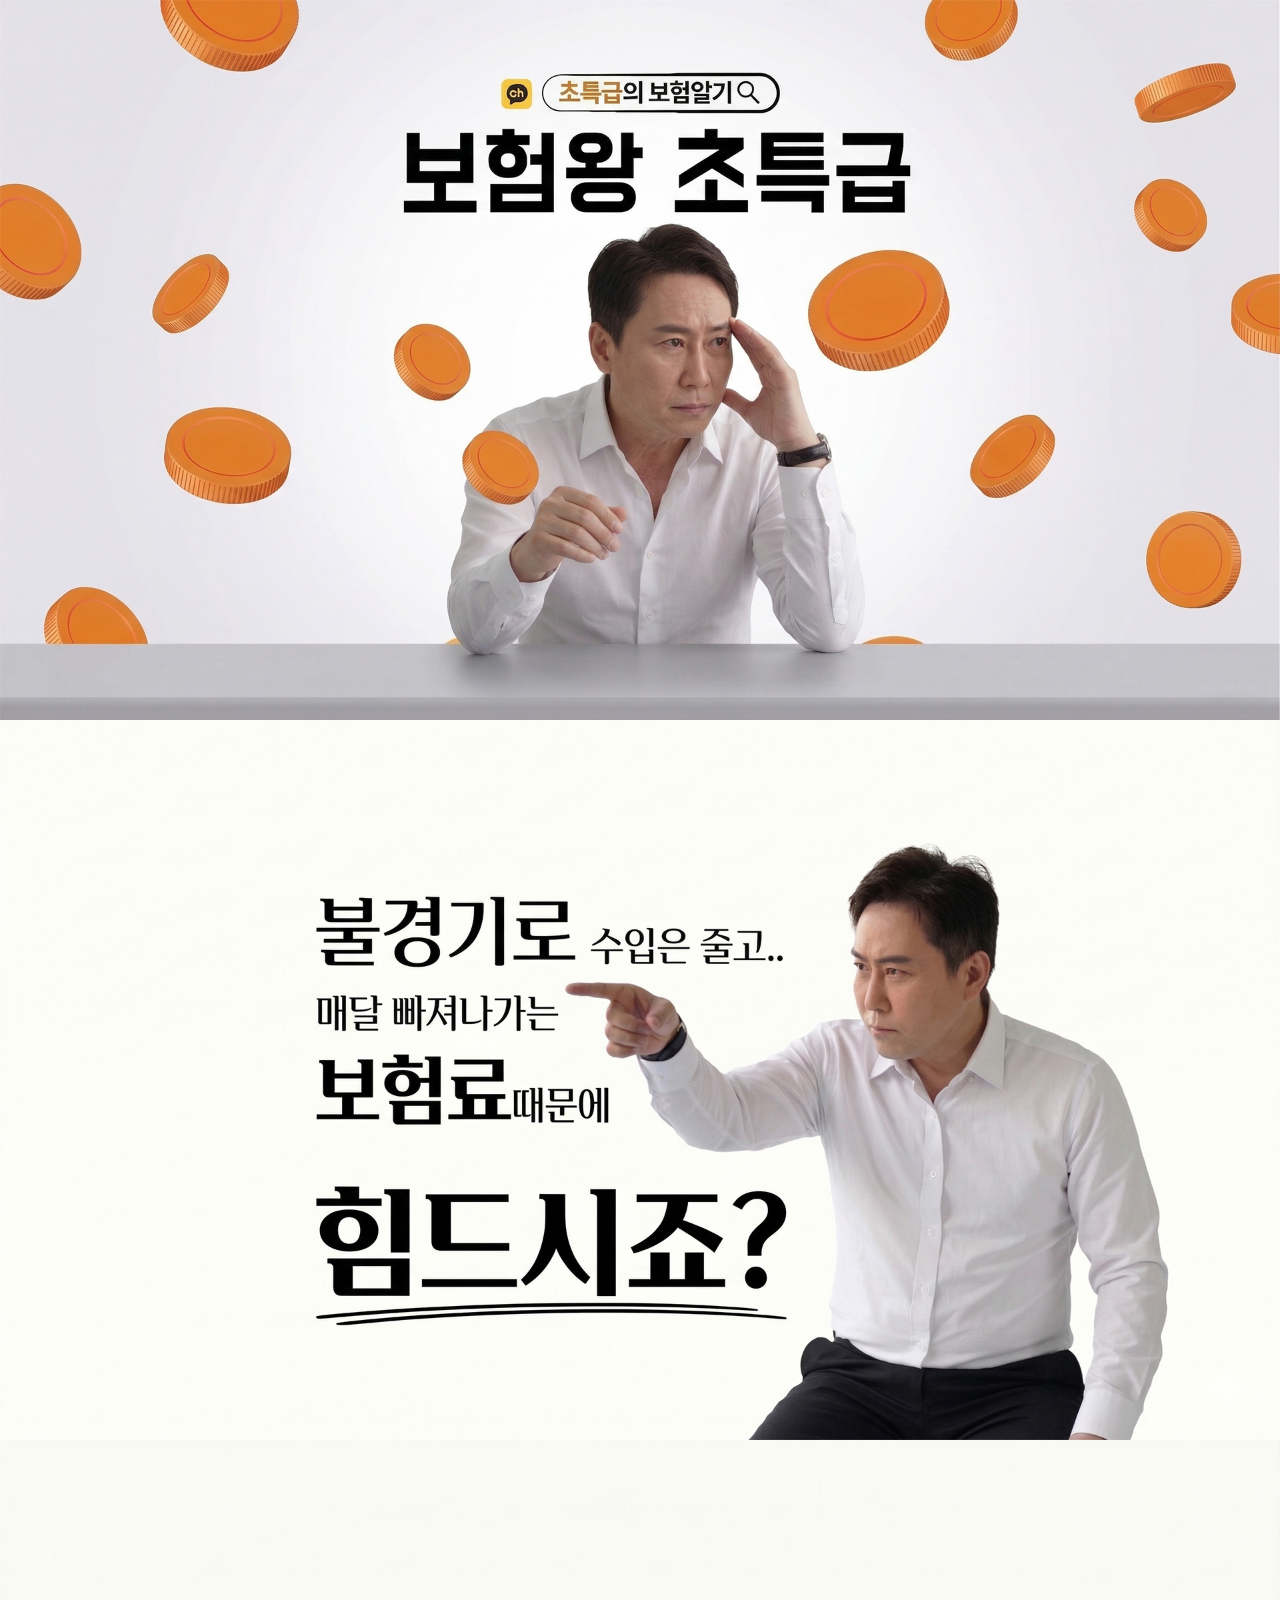
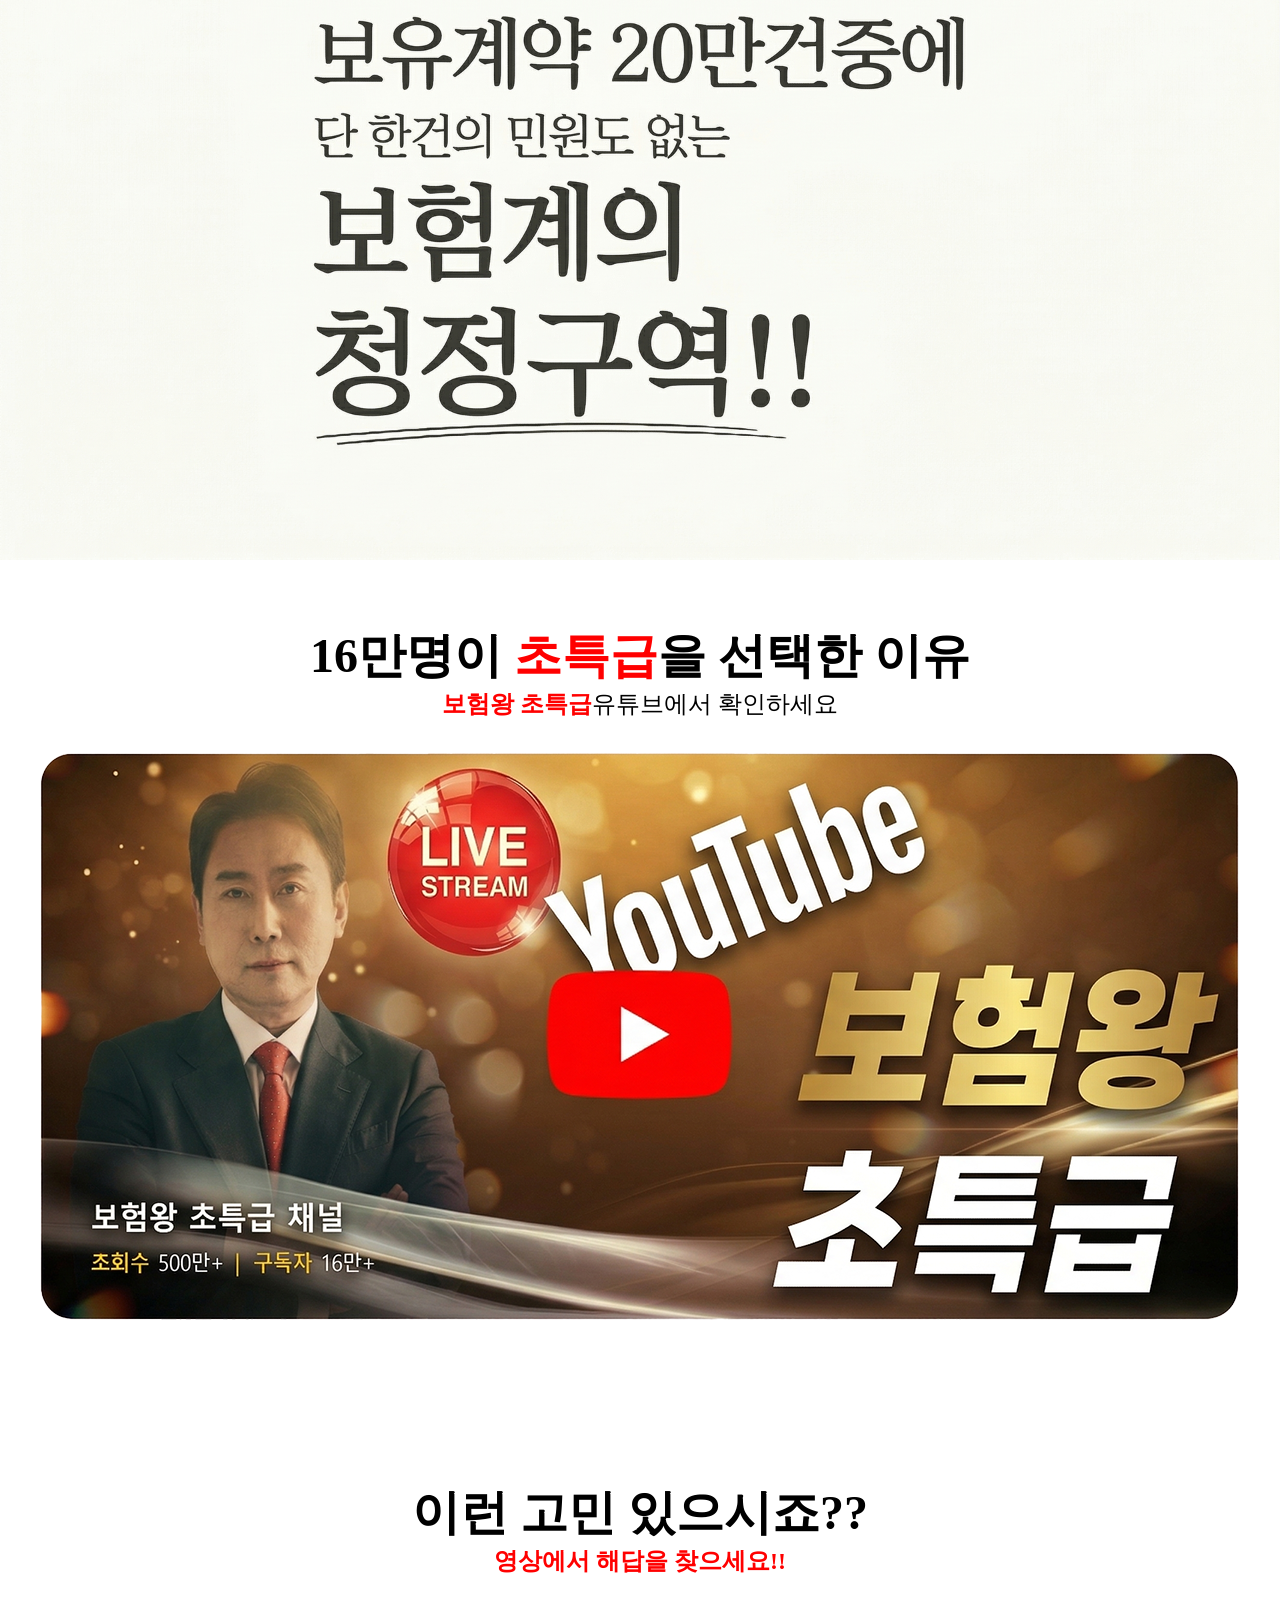
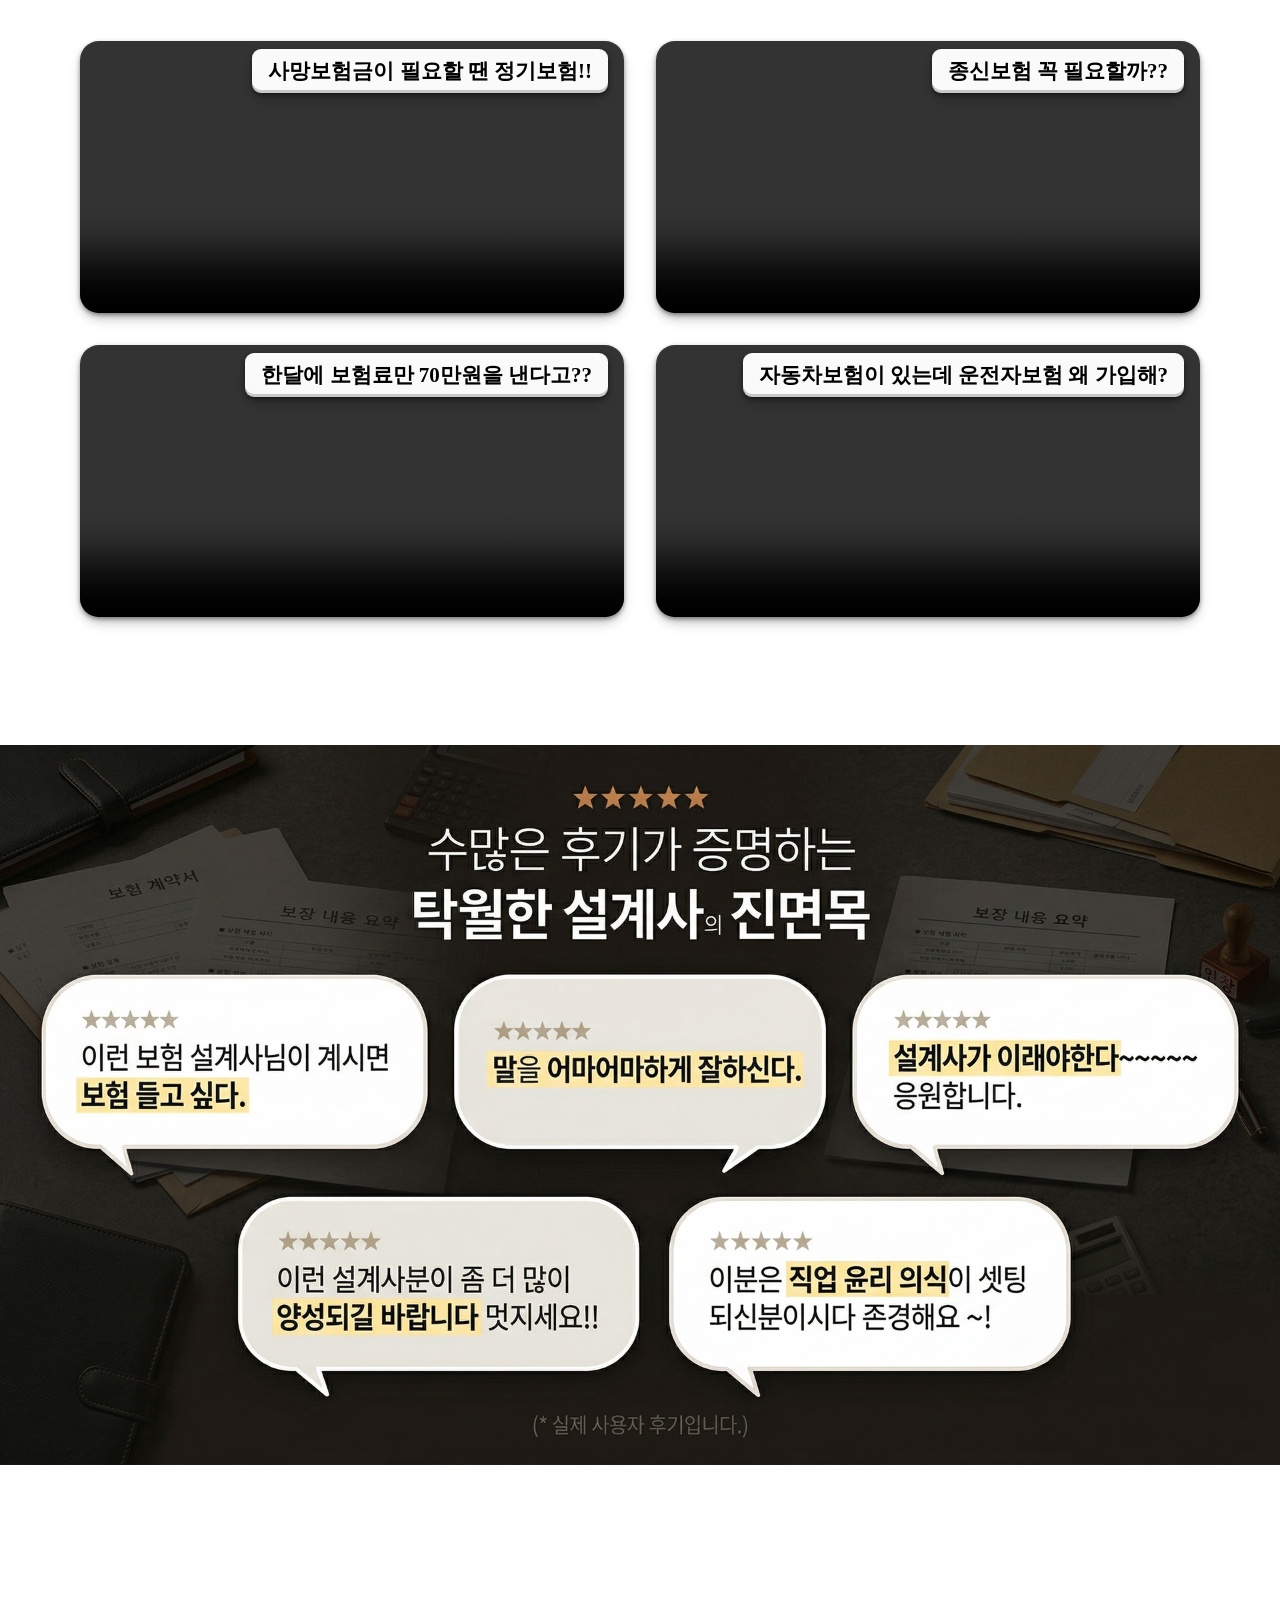
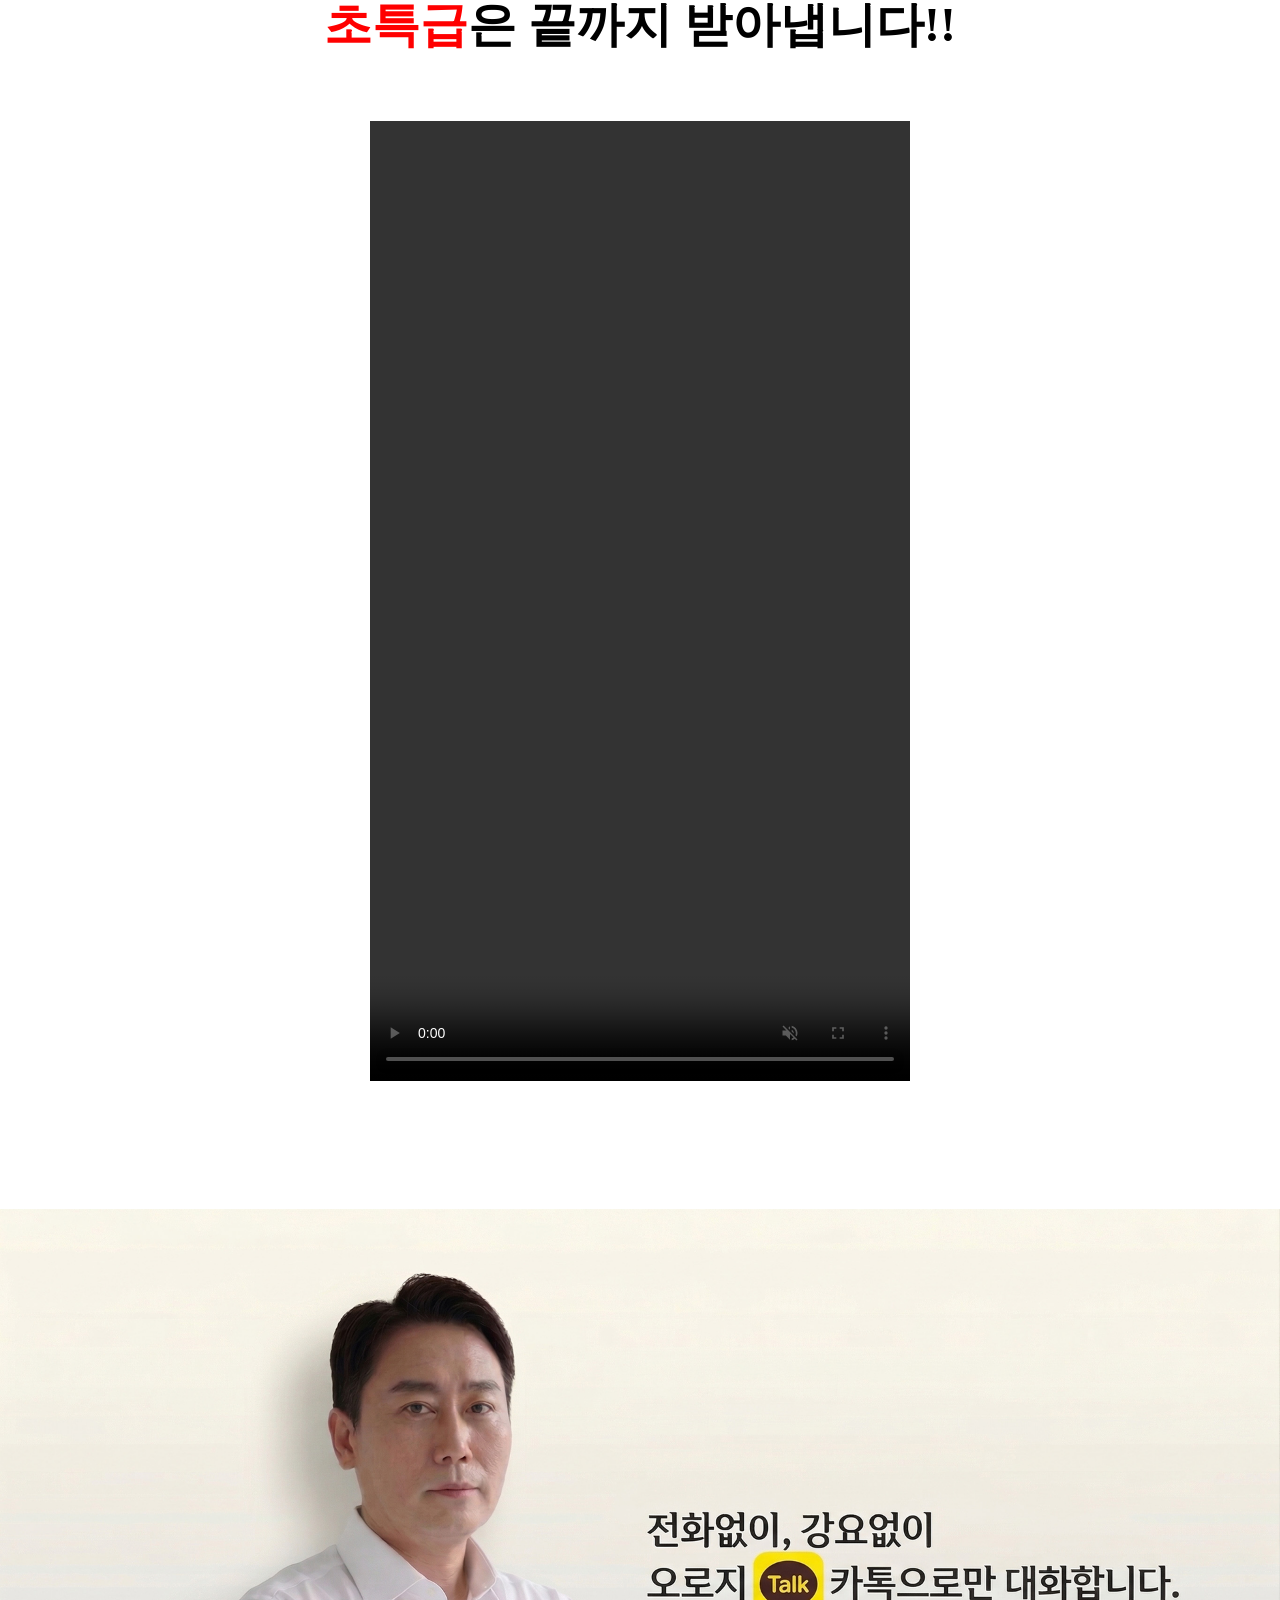
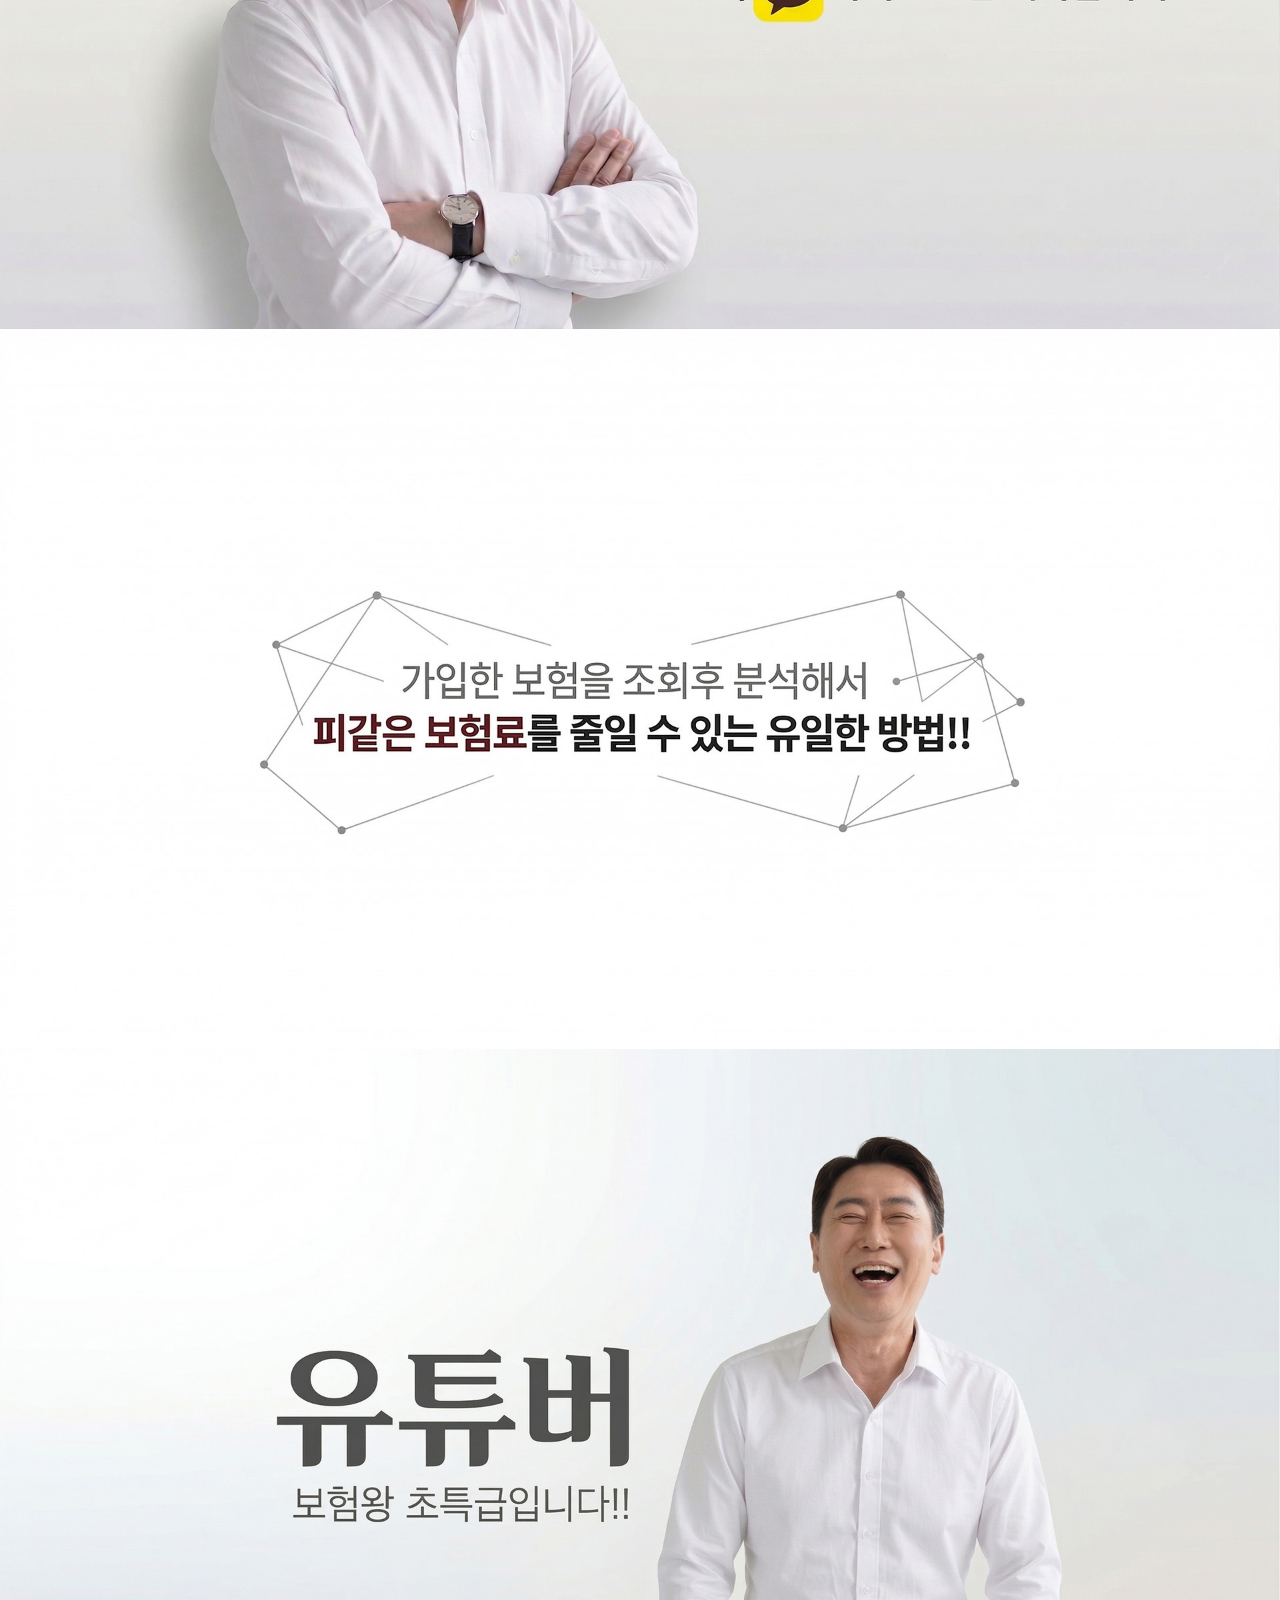
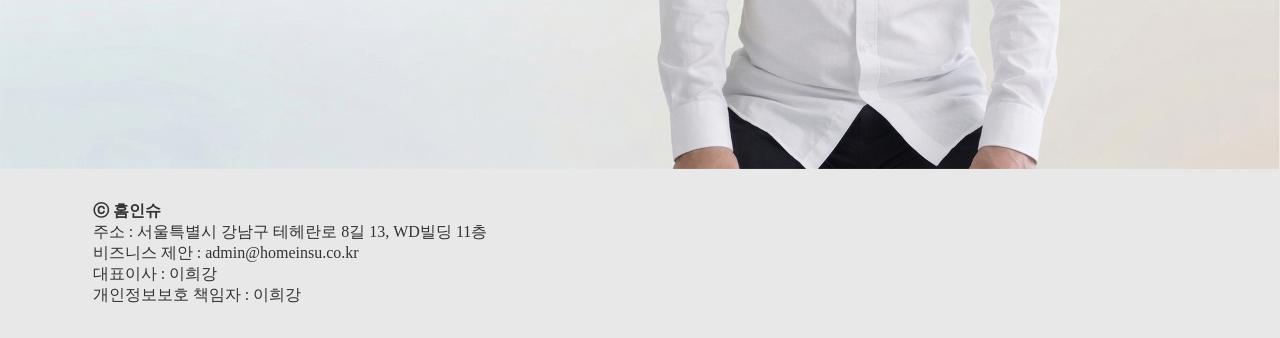
==== commit 6234a807: "완성" ====
--- a/index.html
+++ b/index.html
@@ -42,8 +42,8 @@
     <section class="sect sect0_1">
         <div class="inner">
             <div class="wrap">
-                <h2>16만명이 선택한 이유</h2>
-                <p class="red">유튜브에서 확인하세요</p>
+                <h2>16만명이 <span class="red">초특급</span>을 선택한 이유</h2>
+                <p><b class="red">보험왕 초특급</b>유튜브에서 확인하세요</p>
             </div>
         </div>
         <a href="https://www.youtube.com/@insking72"> <img src="./img/sect0_1_pcimg.png" alt="0_1" class="pimg"></a>
@@ -52,8 +52,8 @@
     <section class="sect sect0_2">
         <div class="inner">
             <div class="wrap">
-                <h2>이런 고민 있으시죠?</h2>
-                <p class="red">영상에서 답을 찾으세요</p>
+                <h2>이런 고민 있으시죠??</h2>
+                <p class="red"><b>영상에서 해답을 찾으세요!!</b></p>
             </div>
             <div class="video_wrap">
                 <div class="video_box"> <video src="./video/[보험왕 초특급] 사망보험금이 필요할 땐 정기보험!!.mp4" controls autoplay muted
@@ -81,7 +81,6 @@
         <img src="./img/sect0_3pc.png" alt="sect0_3PC" class="pimg">
         <img src="./img/sect0_3M.png" alt="sect0_3M" class="mimg">
     </section>
-
     <section class="sect sect3">
         <div class="inner">
             <h2><span class="red">초특급</span>은 끝까지 받아냅니다!!</h2>
@@ -89,7 +88,6 @@
                 playsinline></video>
         </div>
     </section>
-
     <section class="sect sect0_4">
         </div>
         <img src="./img/sect0_4pc.png" alt="sect0_4PC" class="pimg">
--- a/main.css
+++ b/main.css
@@ -10,6 +10,18 @@
 .wrap {
     text-align: center;
 }
+
+.wrap p {
+    font-size: 24px;
+
+}
+
+h2 {
+    font-weight: bold;
+    font-size: 48px;
+}
+
+.wrap p {}
 
 .video_wrap {
     padding: 64px 0px;
@@ -118,11 +130,8 @@
 
 .sect5 {}
 
-/* =================================== */
-h2 {
-    font-size: 44px;
-    /* font-family: 'Do Hyeon', sans-serif; */
-}
+
+
 
 /* =================================== */
 .btn_wrap {
